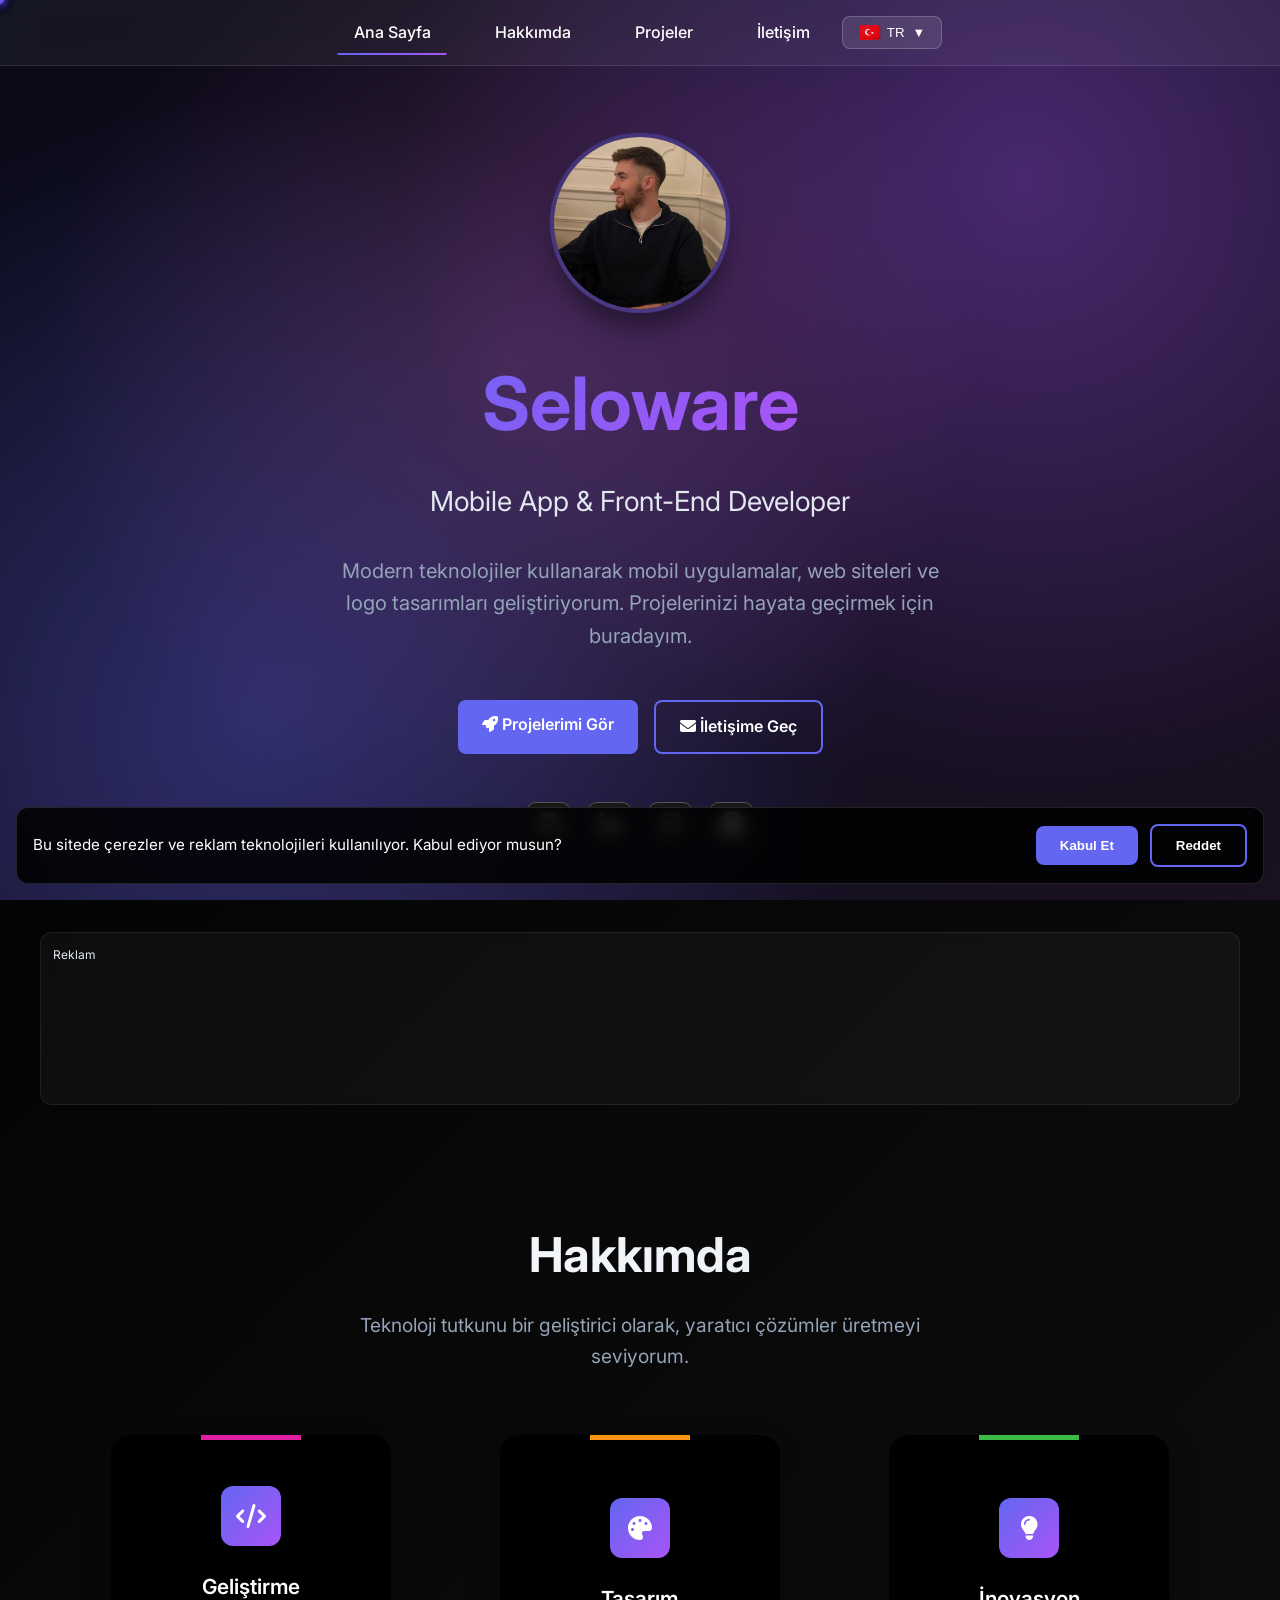
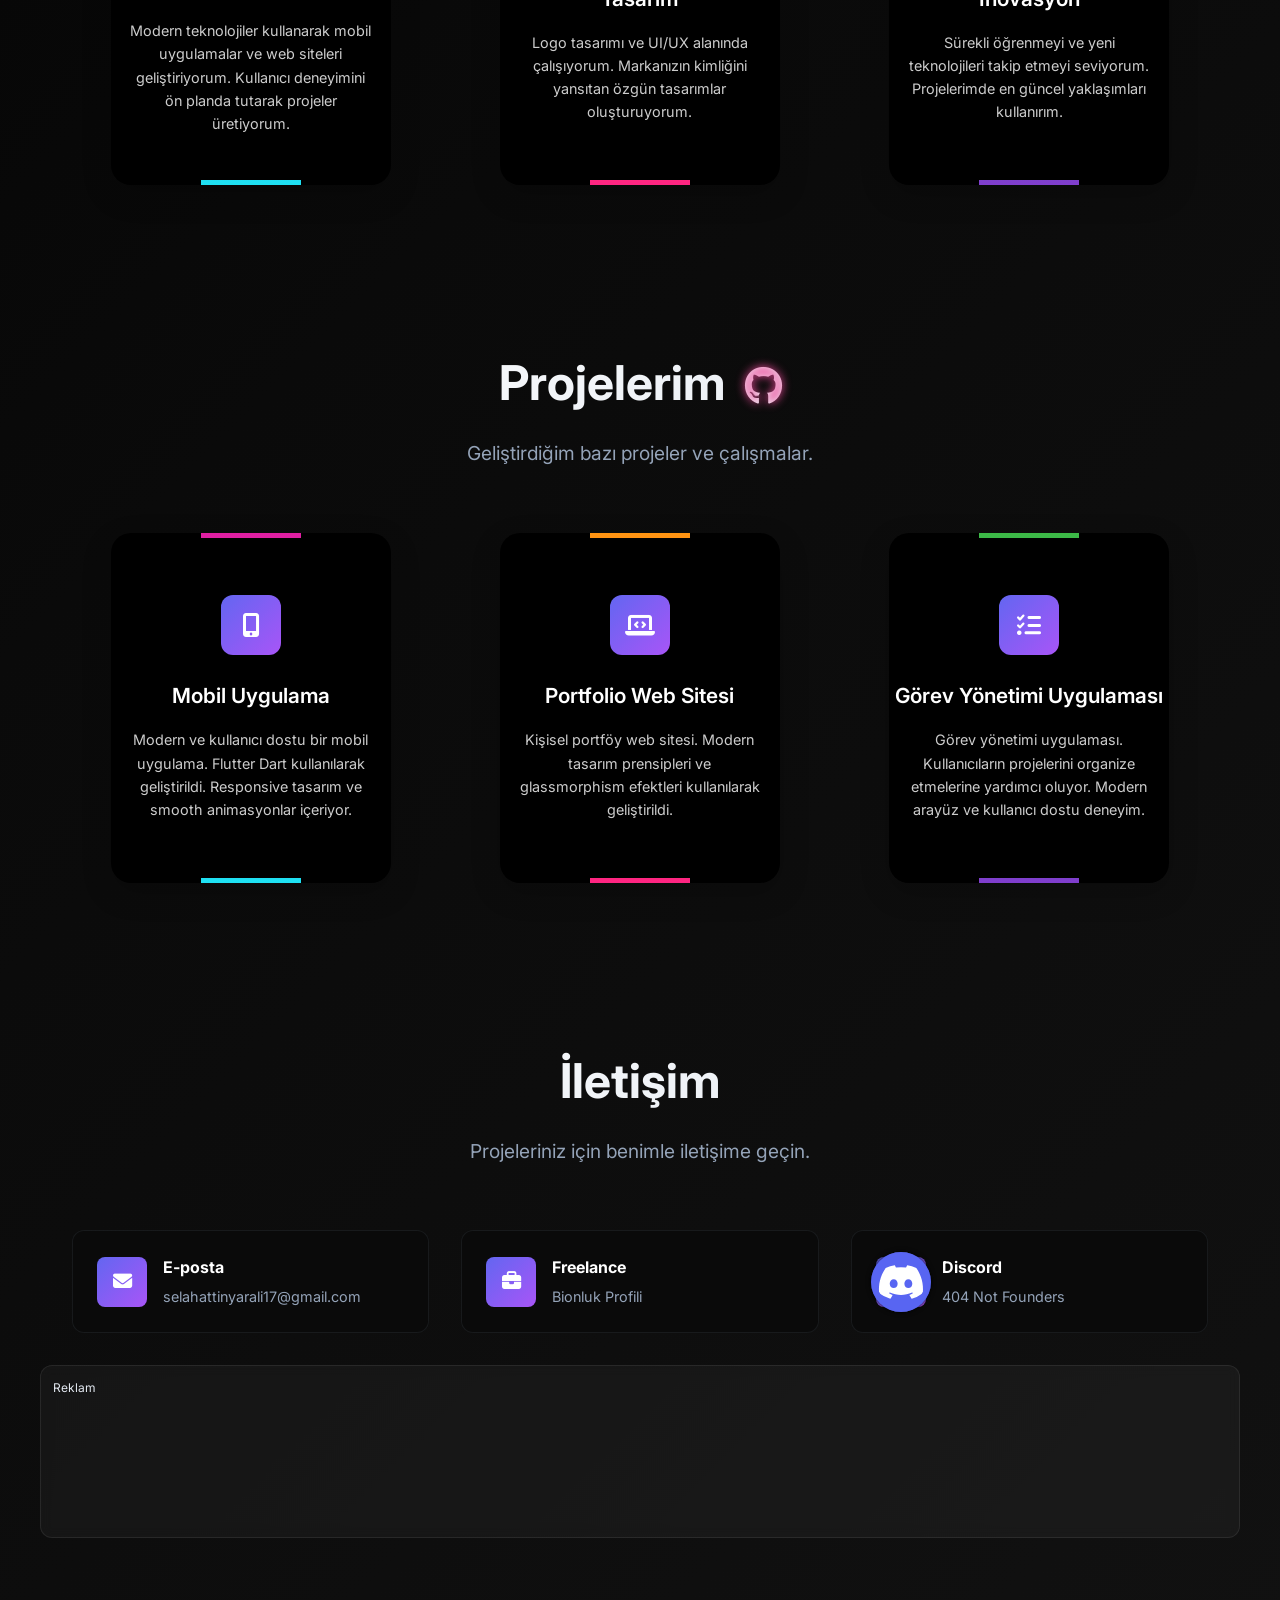
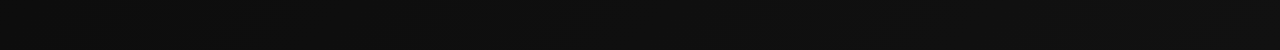
==== index.html @ b5706500 "asd" ====
<!DOCTYPE html>
<html lang="tr">
<head>
    <meta name="google-site-verification" content="Y8L6sFxRokNm_kPBsqSNUksVsN97Te5jrmM3yQq_gV4" />
    <meta charset="UTF-8">
    <meta name="viewport" content="width=device-width, initial-scale=1.0">
    <meta name="theme-color" content="#6366f1">
    <meta name="msapplication-TileColor" content="#6366f1">
    
    <!-- SEO Meta Tags -->
    <title>Seloware - Profesyonel Mobil Uygulama & Web Geliştirici | React, JavaScript Uzmanı</title>
    <meta name="description" content="🚀 Seloware ile projelerinizi hayata geçirin! Mobil uygulama geliştirme, modern web tasarım, React & JavaScript çözümleri. Türkiye'nin en iyi freelance developer'ından hizmet alın. Ücretsiz konsültasyon için iletişime geçin!">
    <meta name="keywords" content="seloware, selahattin yaralı, mobil uygulama geliştirme türkiye, react developer istanbul, javascript uzmanı, front-end developer freelance, web tasarım hizmetleri, ui ux tasarım, logo tasarım, portfolio website, react native developer, vue.js developer, modern web teknolojileri, responsive web tasarım, e-ticaret sitesi, kurumsal web sitesi">
    <meta name="author" content="Selahattin Yaralı - Seloware">
    <meta name="robots" content="index, follow, max-snippet:-1, max-image-preview:large, max-video-preview:-1">
    <meta name="language" content="Turkish">
    <meta name="revisit-after" content="3 days">
    <meta name="geo.region" content="TR">
    <meta name="geo.placename" content="Turkey">
    <meta name="rating" content="general">
    <meta name="distribution" content="global">
    <meta name="classification" content="business">
    <meta name="category" content="Technology, Web Development, Mobile Development">
    <meta name="coverage" content="Worldwide">
    <meta name="target" content="developers, businesses, startups, entrepreneurs">
    <meta name="HandheldFriendly" content="True">
    <meta name="MobileOptimized" content="320">
    
    <!-- Open Graph Meta Tags -->
    <meta property="og:title" content="Seloware - Profesyonel Mobil Uygulama & Web Geliştirici | React, JavaScript Uzmanı">
    <meta property="og:description" content="🚀 Seloware ile projelerinizi hayata geçirin! Mobil uygulama geliştirme, modern web tasarım, React & JavaScript çözümleri. Türkiye'nin en iyi freelance developer'ından hizmet alın.">
    <meta property="og:image" content="https://seloware.com/resimler/poto.jpg">
    <meta property="og:image:width" content="1200">
    <meta property="og:image:height" content="630">
    <meta property="og:image:alt" content="Seloware - Profesyonel Web ve Mobil Uygulama Geliştirici">
    <meta property="og:url" content="https://seloware.com">
    <meta property="og:type" content="website">
    <meta property="og:site_name" content="Seloware Portfolio">
    <meta property="og:locale" content="tr_TR">
    <meta property="og:locale:alternate" content="en_US">
    <meta property="article:author" content="Selahattin Yaralı">
    <meta property="article:publisher" content="https://seloware.com">
    <meta property="business:contact_data:street_address" content="Turkey">
    <meta property="business:contact_data:locality" content="Turkey">
    <meta property="business:contact_data:region" content="TR">
    <meta property="business:contact_data:country_name" content="Turkey">
    
    <!-- Twitter Card Meta Tags -->
    <meta name="twitter:card" content="summary_large_image">
    <meta name="twitter:title" content="Seloware - Profesyonel Mobil Uygulama & Web Geliştirici">
    <meta name="twitter:description" content="🚀 Mobil uygulama geliştirme, modern web tasarım, React & JavaScript çözümleri. Türkiye'nin en iyi freelance developer'ından hizmet alın!">
    <meta name="twitter:image" content="https://seloware.com/resimler/poto.jpg">
    <meta name="twitter:image:alt" content="Seloware - Profesyonel Web ve Mobil Uygulama Geliştirici">
    <meta name="twitter:creator" content="@seloware">
    <meta name="twitter:site" content="@seloware">
    <meta name="twitter:domain" content="seloware.com">
    <meta name="twitter:label1" content="Hizmetler">
    <meta name="twitter:data1" content="Mobil App, Web Tasarım, React Development">
    <meta name="twitter:label2" content="Lokasyon">
    <meta name="twitter:data2" content="Turkey">
    
    <!-- Canonical URL -->
    <link rel="canonical" href="https://seloware.com/">
    
    <!-- Favicon and Icons -->
    <link rel="icon" type="image/png" sizes="32x32" href="resimler/sy.png">
    <link rel="icon" type="image/png" sizes="16x16" href="resimler/sy.png">
    <link rel="apple-touch-icon" href="resimler/sy.png">
    <link rel="shortcut icon" href="resimler/sy.png">
    
    <!-- PWA Manifest -->
    <link rel="manifest" href="manifest.json">
    
    <!-- Preconnect for Performance -->
    <link rel="preconnect" href="https://fonts.googleapis.com">
    <link rel="preconnect" href="https://fonts.gstatic.com" crossorigin>
    <link rel="preconnect" href="https://cdnjs.cloudflare.com">
    
    <!-- DNS Prefetch -->
    <link rel="dns-prefetch" href="//fonts.googleapis.com">
    <link rel="dns-prefetch" href="//cdnjs.cloudflare.com">
    
    <!-- Stylesheets -->
    <link rel="stylesheet" href="https://cdnjs.cloudflare.com/ajax/libs/font-awesome/6.4.0/css/all.min.css">
    <link href="https://fonts.googleapis.com/css2?family=Inter:wght@300;400;500;600;700&display=swap" rel="stylesheet">
    
    <!-- Structured Data -->
    <script type="application/ld+json">
    {
      "@context": "https://schema.org",
      "@type": "Person",
      "name": "Selahattin Yaralı",
      "alternateName": "Seloware",
      "description": "Mobil App & Front-End Developer",
      "url": "https://seloware.com",
      "image": "https://seloware.com/resimler/poto.jpg",
      "sameAs": [
        "https://github.com/seloware",
        "https://www.linkedin.com/in/selahattin-yaralı-a6b719258",
        "https://www.instagram.com/seloyrl",
        "https://bionluk.com/seloware"
      ],
      "jobTitle": "Front-End Developer",
      "worksFor": {
        "@type": "Organization",
        "name": "Freelance"
      },
      "knowsAbout": [
        "JavaScript",
        "React",
        "Mobile App Development",
        "Web Development",
        "UI/UX Design",
        "Logo Design"
      ]
    }
    </script>
    <style>
        :root {
            --primary-color: #6366f1;
            --secondary-color: #a855f7;
            --accent-color: #ec4899;
            --success-color: #10b981;
            --warning-color: #f59e0b;
            --danger-color: #ef4444;
            --text-primary: #ffffff;
            --text-secondary: #e2e8f0;
            --text-muted: #94a3b8;
            --text-accent: #60a5fa;
            --bg-primary: #000000;
            --bg-secondary: #0a0a0a;
            --bg-tertiary: #111111;
            --bg-card: rgba(10, 10, 10, 0.9);
            --bg-glass: rgba(255, 255, 255, 0.05);
            --border-color: rgba(148, 163, 184, 0.1);
            --border-accent: rgba(99, 102, 241, 0.3);
            --shadow-sm: 0 1px 2px 0 rgba(0, 0, 0, 0.1);
            --shadow-md: 0 4px 6px -1px rgba(0, 0, 0, 0.2);
            --shadow-lg: 0 10px 15px -3px rgba(0, 0, 0, 0.3);
            --shadow-xl: 0 20px 25px -5px rgba(0, 0, 0, 0.4);
            --shadow-glow: 0 0 20px rgba(99, 102, 241, 0.3);
            --radius-sm: 0.375rem;
            --radius-md: 0.5rem;
            --radius-lg: 0.75rem;
            --radius-xl: 1rem;
            --radius-2xl: 1.5rem;
            --gradient-primary: linear-gradient(135deg, var(--primary-color), var(--secondary-color));
            --gradient-accent: linear-gradient(135deg, var(--accent-color), var(--warning-color));
            --gradient-success: linear-gradient(135deg, var(--success-color), var(--accent-color));
        }

        * {
            margin: 0;
            padding: 0;
            box-sizing: border-box;
        }

        body {
            font-family: 'Inter', -apple-system, BlinkMacSystemFont, sans-serif;
            background: linear-gradient(135deg, #000000 0%, #0a0a0a 50%, #111111 100%);
            color: var(--text-primary);
            line-height: 1.6;
            overflow-x: hidden;
        }

        /* Glassmorphism Background */
        .glass-bg {
            position: fixed;
            top: 0;
            left: 0;
            width: 100%;
            height: 100%;
            background: radial-gradient(circle at 20% 80%, rgba(99, 102, 241, 0.1) 0%, transparent 50%),
                        radial-gradient(circle at 80% 20%, rgba(139, 92, 246, 0.1) 0%, transparent 50%),
                        radial-gradient(circle at 40% 40%, rgba(6, 182, 212, 0.05) 0%, transparent 50%);
            pointer-events: none;
            z-index: -1;
        }

        /* Navigation */
        .navbar {
            position: fixed;
            top: 0;
            left: 0;
            right: 0;
            z-index: 1000;
            padding: 1rem 2rem;
            background: rgba(255, 255, 255, 0.05);
            backdrop-filter: blur(15px);
            border-bottom: 1px solid rgba(255, 255, 255, 0.1);
            transition: all 0.3s cubic-bezier(0.4, 0, 0.2, 1);
            transform: translateY(0);
        }
        
        .navbar.scrolled {
            background: rgba(0, 0, 0, 0.95);
            backdrop-filter: blur(20px);
            border-bottom: 1px solid rgba(99, 102, 241, 0.3);
            box-shadow: 0 4px 20px rgba(0, 0, 0, 0.1);
            padding: 0.75rem 2rem;
        }
        
        .navbar.hidden {
            transform: translateY(-100%);
        }

        .nav-container {
            max-width: 1200px;
            margin: 0 auto;
            padding: 0 2rem;
            display: flex;
            justify-content: center;
            align-items: center;
        }




        .nav-links {
            display: flex;
            gap: 2rem;
            list-style: none;
        }

        .nav-links a {
            color: var(--text-primary);
            text-decoration: none;
            font-weight: 500;
            transition: all 0.3s ease;
            position: relative;
            padding: 0.5rem 1rem;
            border-radius: 8px;
        }
        
        .nav-links a::before {
            content: '';
            position: absolute;
            bottom: 0;
            left: 50%;
            width: 0;
            height: 2px;
            background: linear-gradient(90deg, var(--primary-color), var(--secondary-color));
            transition: all 0.3s ease;
            transform: translateX(-50%);
        }
        
        .nav-links a:hover {
            color: var(--primary-color);
            background: rgba(99, 102, 241, 0.1);
            transform: translateY(-2px);
        }
        
        .nav-links a:hover::before {
            width: 80%;
        }

        /* Language Selector */
        .language-selector {
            position: relative;
            margin-left: 1rem;
        }

        .language-toggle {
            background: rgba(255, 255, 255, 0.1);
            border: 1px solid rgba(255, 255, 255, 0.2);
            color: var(--text-primary);
            padding: 0.5rem 1rem;
            border-radius: 8px;
            cursor: pointer;
            font-weight: 500;
            transition: all 0.3s ease;
            display: flex;
            align-items: center;
            gap: 0.5rem;
        }

        .language-toggle:hover {
            background: rgba(99, 102, 241, 0.2);
            transform: translateY(-2px);
        }

        .language-dropdown {
            position: absolute;
            top: 100%;
            right: 0;
            background: rgba(0, 0, 0, 0.98);
            backdrop-filter: blur(20px);
            border: 1px solid rgba(255, 255, 255, 0.1);
            border-radius: 8px;
            padding: 0.5rem 0;
            min-width: 120px;
            opacity: 0;
            visibility: hidden;
            transform: translateY(-10px);
            transition: all 0.3s ease;
            z-index: 1001;
        }

        .language-dropdown.active {
            opacity: 1;
            visibility: visible;
            transform: translateY(0);
        }

        .language-option {
            display: flex;
            align-items: center;
            gap: 0.5rem;
            padding: 0.5rem 1rem;
            color: var(--text-primary);
            text-decoration: none;
            transition: all 0.3s ease;
            cursor: pointer;
        }

        .language-option:hover {
            background: rgba(99, 102, 241, 0.2);
            color: var(--primary-color);
        }

        .language-option.active {
            background: rgba(99, 102, 241, 0.3);
            color: var(--primary-color);
        }

        .flag-icon {
            width: 20px;
            height: 15px;
            border-radius: 2px;
            display: inline-block;
        }

        .flag-tr {
            background: linear-gradient(to bottom, #e30a17 50%, #e30a17 50%);
            position: relative;
        }

        .flag-tr::before {
            content: '🇹🇷';
            position: absolute;
            left: 2px;
            top: -2px;
            font-size: 16px;
        }

        .flag-en {
            background: linear-gradient(to bottom, #b22234 7.7%, #fff 7.7%, #fff 15.4%, #b22234 15.4%);
            position: relative;
        }

        .flag-en::before {
            content: '🇺🇸';
            position: absolute;
            left: 2px;
            top: -2px;
            font-size: 16px;
        }

        /* Mobile Menu */
        .mobile-menu-toggle {
            display: none;
            flex-direction: column;
            cursor: pointer;
            padding: 8px;
            border-radius: 8px;
            transition: all 0.3s ease;
            background: rgba(255, 255, 255, 0.1);
            border: 1px solid rgba(255, 255, 255, 0.2);
        }

        .mobile-menu-toggle:hover {
            background: rgba(99, 102, 241, 0.2);
            transform: scale(1.05);
        }

        .hamburger-line {
            width: 25px;
            height: 3px;
            background: var(--text-primary);
            margin: 3px 0;
            transition: all 0.3s ease;
            border-radius: 2px;
        }

        .mobile-menu-toggle.active .hamburger-line:nth-child(1) {
            transform: rotate(45deg) translate(6px, 6px);
        }

        .mobile-menu-toggle.active .hamburger-line:nth-child(2) {
            opacity: 0;
        }

        .mobile-menu-toggle.active .hamburger-line:nth-child(3) {
            transform: rotate(-45deg) translate(6px, -6px);
        }

        .mobile-menu {
            position: fixed;
            top: 0;
            left: -100%;
            width: 100%;
            height: 100vh;
            background: rgba(0, 0, 0, 0.99);
            backdrop-filter: blur(20px);
            z-index: 999;
            transition: all 0.3s cubic-bezier(0.4, 0, 0.2, 1);
            display: flex;
            flex-direction: column;
            justify-content: center;
            align-items: center;
        }

        .mobile-menu.active {
            left: 0;
        }

        .mobile-nav-links {
            display: flex;
            flex-direction: column;
            gap: 2rem;
            list-style: none;
            text-align: center;
        }

        .mobile-nav-links a {
            color: var(--text-primary);
            text-decoration: none;
            font-size: 1.5rem;
            font-weight: 600;
            padding: 1rem 2rem;
            border-radius: 12px;
            transition: all 0.3s ease;
            position: relative;
            overflow: hidden;
        }

        .mobile-nav-links a::before {
            content: '';
            position: absolute;
            top: 0;
            left: -100%;
            width: 100%;
            height: 100%;
            background: linear-gradient(90deg, var(--primary-color), var(--secondary-color));
            transition: all 0.3s ease;
            z-index: -1;
        }

        .mobile-nav-links a:hover::before {
            left: 0;
        }

        .mobile-nav-links a:hover {
            color: white;
            transform: scale(1.05);
        }

        .mobile-menu-close {
            position: absolute;
            top: 2rem;
            right: 2rem;
            background: rgba(255, 255, 255, 0.1);
            border: 2px solid rgba(255, 255, 255, 0.3);
            color: var(--text-primary);
            font-size: 2rem;
            cursor: pointer;
            padding: 0.5rem;
            border-radius: 50%;
            transition: all 0.3s ease;
            width: 50px;
            height: 50px;
            display: flex;
            align-items: center;
            justify-content: center;
            z-index: 1002;
            font-weight: bold;
        }

        .mobile-menu-close:hover {
            background: rgba(255, 255, 255, 0.2);
            border-color: rgba(255, 255, 255, 0.5);
            transform: rotate(90deg) scale(1.1);
        }

        .mobile-menu-close:active {
            transform: rotate(90deg) scale(0.95);
        }

        /* Container */
        .container {
            max-width: 1200px;
            margin: 0 auto;
            padding: 0 2rem;
        }

        /* Hero Section */
        .hero {
            min-height: 100vh;
            display: flex;
            align-items: center;
            justify-content: center;
            text-align: center;
            position: relative;
            padding-top: 80px;
            background: linear-gradient(135deg, 
                rgba(99, 102, 241, 0.1) 0%, 
                rgba(168, 85, 247, 0.1) 25%,
                rgba(236, 72, 153, 0.1) 50%,
                rgba(251, 146, 60, 0.1) 75%,
                rgba(34, 197, 94, 0.1) 100%);
            background-size: 400% 400%;
            animation: gradientShift 15s ease infinite;
            overflow: hidden;
        }
        
        .hero::before {
            content: '';
            position: absolute;
            top: 0;
            left: 0;
            right: 0;
            bottom: 0;
            background: radial-gradient(circle at 20% 80%, rgba(99, 102, 241, 0.3) 0%, transparent 50%),
                        radial-gradient(circle at 80% 20%, rgba(168, 85, 247, 0.3) 0%, transparent 50%),
                        radial-gradient(circle at 40% 40%, rgba(236, 72, 153, 0.2) 0%, transparent 50%);
            animation: floatingOrbs 20s ease-in-out infinite;
            pointer-events: none;
        }
        
        @keyframes gradientShift {
            0%, 100% { background-position: 0% 50%; }
            50% { background-position: 100% 50%; }
        }
        
        @keyframes floatingOrbs {
            0%, 100% { transform: translate(0, 0) rotate(0deg); }
            33% { transform: translate(30px, -30px) rotate(120deg); }
            66% { transform: translate(-20px, 20px) rotate(240deg); }
        }

        .hero-content {
            max-width: 800px;
            animation: fadeInUp 1s ease-out;
            position: relative;
            z-index: 1;
            user-select: none;
        }

        .profile-image {
            width: 180px;
            height: 180px;
            border-radius: 50%;
            margin: 0 auto 2rem;
            position: relative;
            overflow: hidden;
            border: 4px solid rgba(99, 102, 241, 0.3);
            box-shadow: var(--shadow-xl), 0 0 0 1px rgba(99, 102, 241, 0.1);
            transition: all 0.3s ease;
        }

        .profile-image:hover {
            transform: scale(1.05);
            box-shadow: var(--shadow-xl), 0 0 30px rgba(99, 102, 241, 0.3);
        }

        .profile-image img {
            width: 100%;
            height: 100%;
            object-fit: cover;
        }

        .hero-title {
            font-size: clamp(2.875rem, 5.75vw, 4.6rem);
            font-weight: 700;
            margin-bottom: 1rem;
            background: linear-gradient(135deg, 
                #6366f1 0%, 
                #a855f7 25%, 
                #ec4899 50%, 
                #f59e0b 75%, 
                #10b981 100%);
            background-size: 300% 300%;
            -webkit-background-clip: text;
            -webkit-text-fill-color: transparent;
            background-clip: text;
            animation: textGradient 4s ease-in-out infinite;
            position: relative;
            z-index: 1;
            user-select: none;
        }
        
        @keyframes textGradient {
            0%, 100% { background-position: 0% 50%; }
            50% { background-position: 100% 50%; }
        }

        .hero-subtitle {
            font-size: clamp(1.38rem, 2.875vw, 1.725rem);
            color: var(--text-secondary);
            margin-bottom: 2rem;
            font-weight: 400;
            user-select: none;
        }

        .hero-description {
            font-size: 1.265rem;
            color: var(--text-muted);
            margin-bottom: 3rem;
            max-width: 600px;
            margin-left: auto;
            margin-right: auto;
            user-select: none;
        }

        /* Buttons */
        .btn-group {
            display: flex;
            gap: 1rem;
            justify-content: center;
            flex-wrap: wrap;
            margin-bottom: 3rem;
        }

        .btn {
            display: inline-block;
            padding: 0.75rem 1.5rem;
            border-radius: 0.5rem;
            text-decoration: none;
            font-weight: 600;
            text-align: center;
            transition: all 0.3s ease;
            border: none;
            cursor: pointer;
        }
        
        .btn-primary {
            background: var(--primary-color);
            color: white;
        }
        
        .btn-primary:hover {
            background: var(--secondary-color);
            transform: translateY(-2px);
        }
        
        .btn-secondary {
            background: transparent;
            color: var(--text-primary);
            border: 2px solid var(--primary-color);
        }
        
        .btn-secondary:hover {
            background: var(--primary-color);
            color: white;
        }

        /* Social Links */
        .social-links {
            display: flex;
            justify-content: center;
            gap: 1rem;
        }

        .Btn {
            width: 45px;
            height: 45px;
            display: flex;
            align-items: center;
            justify-content: center;
            border: none;
            background-color: transparent;
            position: relative;
            /* overflow: hidden; */
            border-radius: 7px;
            cursor: pointer;
            transition: all .3s;
            text-decoration: none;
        }

        .svgContainer {
            width: 100%;
            height: 100%;
            display: flex;
            align-items: center;
            justify-content: center;
            background-color: transparent;
            backdrop-filter: blur(0px);
            letter-spacing: 0.8px;
            border-radius: 10px;
            transition: all .3s;
            border: 1px solid rgba(156, 156, 156, 0.466);
        }

        .BG {
            position: absolute;
            content: "";
            width: 100%;
            height: 100%;
            background: #181818;
            z-index: -1;
            border-radius: 10px;
            pointer-events: none;
            transition: all .3s;
        }

        .Btn:hover .BG {
            transform: rotate(35deg);
            transform-origin: bottom;
        }

        .Btn:hover .svgContainer {
            background-color: rgba(156, 156, 156, 0.466);
            backdrop-filter: blur(4px);
        }

        /* GitHub hover - siyah/gri */
        .Btn[href*="github"]:hover .BG {
            background: linear-gradient(135deg, #333, #000);
        }

        .Btn[href*="github"]:hover .svgContainer {
            background-color: rgba(51, 51, 51, 0.466);
            border-color: rgba(255, 255, 255, 0.3);
        }

        /* LinkedIn hover - mavi */
        .Btn[href*="linkedin"]:hover .BG {
            background: linear-gradient(135deg, #0077b5, #004182);
        }

        .Btn[href*="linkedin"]:hover .svgContainer {
            background-color: rgba(0, 119, 181, 0.466);
            border-color: rgba(0, 119, 181, 0.6);
        }

        /* Instagram hover - pembe/mor gradyan */
        .Btn[href*="instagram"]:hover .BG {
            background: linear-gradient(135deg, #e4405f, #833ab4, #fccc63);
        }

        .Btn[href*="instagram"]:hover .svgContainer {
            background-color: rgba(228, 64, 95, 0.466);
            border-color: rgba(228, 64, 95, 0.6);
        }

        /* Bionluk hover - kırmızı */
        .Btn[href*="bionluk"]:hover .BG {
            background: linear-gradient(135deg, #dc3545, #c82333);
        }

        .Btn[href*="bionluk"]:hover .svgContainer {
            background-color: rgba(220, 53, 69, 0.466);
            border-color: rgba(220, 53, 69, 0.6);
        }

        .Btn svg {
            width: 1.6em;
            height: 1.6em;
        }

        /* Sections */
        .section {
            padding: 5rem 0;
            position: relative;
        }

        .section-header {
            text-align: center;
            margin-bottom: 4rem;
        }

        .section-title {
            font-size: clamp(2rem, 4vw, 3rem);
            font-weight: 700;
            margin-bottom: 1rem;
            background: linear-gradient(135deg, var(--text-primary), var(--text-secondary));
            -webkit-background-clip: text;
            -webkit-text-fill-color: transparent;
            background-clip: text;
        }

        .section-subtitle {
            font-size: 1.2rem;
            color: var(--text-muted);
            max-width: 600px;
            margin: 0 auto;
        }

        /* GitHub Icon Blinking Colorful Effect */
        .github-blink {
            display: inline-block;
            color: var(--accent-color);
            text-decoration: none;
            margin-left: 10px;
            font-size: 0.8em;
            transition: all 0.3s ease;
            animation: colorfulBlink 2s infinite;
            text-shadow: 0 0 10px currentColor;
        }

        .github-blink:hover {
            animation: fastColorfulBlink 0.5s infinite;
            transform: scale(1.1);
        }

        @keyframes colorfulBlink {
            0% { 
                color: #ec4899; 
                text-shadow: 0 0 10px #ec4899, 0 0 20px #ec4899;
            }
            16.66% { 
                color: #a855f7; 
                text-shadow: 0 0 10px #a855f7, 0 0 20px #a855f7;
            }
            33.33% { 
                color: #6366f1; 
                text-shadow: 0 0 10px #6366f1, 0 0 20px #6366f1;
            }
            50% { 
                color: #06b6d4; 
                text-shadow: 0 0 10px #06b6d4, 0 0 20px #06b6d4;
            }
            66.66% { 
                color: #10b981; 
                text-shadow: 0 0 10px #10b981, 0 0 20px #10b981;
            }
            83.33% { 
                color: #f59e0b; 
                text-shadow: 0 0 10px #f59e0b, 0 0 20px #f59e0b;
            }
            100% { 
                color: #ec4899; 
                text-shadow: 0 0 10px #ec4899, 0 0 20px #ec4899;
            }
        }

        @keyframes fastColorfulBlink {
            0% { 
                color: #ec4899; 
                text-shadow: 0 0 15px #ec4899, 0 0 30px #ec4899;
                transform: scale(1.1);
            }
            25% { 
                color: #a855f7; 
                text-shadow: 0 0 15px #a855f7, 0 0 30px #a855f7;
                transform: scale(1.15);
            }
            50% { 
                color: #6366f1; 
                text-shadow: 0 0 15px #6366f1, 0 0 30px #6366f1;
                transform: scale(1.1);
            }
            75% { 
                color: #06b6d4; 
                text-shadow: 0 0 15px #06b6d4, 0 0 30px #06b6d4;
                transform: scale(1.15);
            }
            100% { 
                color: #ec4899; 
                text-shadow: 0 0 15px #ec4899, 0 0 30px #ec4899;
                transform: scale(1.1);
            }
        }

        /* Cards */
        .card-grid {
            display: grid;
            grid-template-columns: repeat(auto-fit, minmax(300px, 1fr));
            gap: 2rem;
            justify-items: center;
        }

        .card {
            width: 280px;
            height: 350px;
            background: #000000;
            position: relative;
            display: flex;
            flex-direction: column;
            place-content: center;
            place-items: center;
            overflow: hidden;
            border-radius: 20px;
            transition: all 0.4s cubic-bezier(0.175, 0.885, 0.32, 1.275);
            box-shadow: 0 10px 30px rgba(0, 0, 0, 0.2);
            cursor: pointer;
            transform-style: preserve-3d;
            perspective: 1000px;
        }
        
        .card:hover::after {
            box-shadow: inset 0 0 20px rgba(255, 255, 255, 0.1);
        }

        .card::before {
            content: '';
            position: absolute;
            width: 100px;
            background-image: linear-gradient(180deg, rgb(0, 183, 255), rgb(255, 48, 255));
            height: 130%;
            animation: rotBGimg 6s linear infinite;
            transition: all 0.2s linear;
        }

        .card:nth-child(1)::before {
            background-image: linear-gradient(180deg, rgb(255, 0, 150), rgb(0, 255, 255));
            animation: rotBGimg1 5s linear infinite;
        }

        .card:nth-child(2)::before {
            background-image: linear-gradient(180deg, rgb(255, 165, 0), rgb(255, 20, 147));
            animation: rotBGimg2 7s linear infinite reverse;
        }

        .card:nth-child(3)::before {
            background-image: linear-gradient(180deg, rgb(50, 205, 50), rgb(138, 43, 226));
            animation: rotBGimg3 4s linear infinite;
        }

        .card:nth-child(4)::before {
            background-image: linear-gradient(180deg, rgb(255, 69, 0), rgb(0, 191, 255));
            animation: rotBGimg4 8s linear infinite reverse;
        }

        .card:nth-child(5)::before {
            background-image: linear-gradient(180deg, rgb(255, 215, 0), rgb(220, 20, 60));
            animation: rotBGimg5 6s linear infinite;
        }

        .card:nth-child(6)::before {
            background-image: linear-gradient(180deg, rgb(0, 255, 127), rgb(75, 0, 130));
            animation: rotBGimg6 5.5s linear infinite reverse;
        }

        @keyframes rotBGimg {
            from {
                transform: rotate(0deg);
            }
            to {
                transform: rotate(360deg);
            }
        }

        @keyframes rotBGimg1 {
            from {
                transform: rotate(0deg) scale(1);
            }
            50% {
                transform: rotate(180deg) scale(1.1);
            }
            to {
                transform: rotate(360deg) scale(1);
            }
        }

        @keyframes rotBGimg2 {
            from {
                transform: rotate(0deg) translateX(0);
            }
            25% {
                transform: rotate(90deg) translateX(10px);
            }
            50% {
                transform: rotate(180deg) translateX(0);
            }
            75% {
                transform: rotate(270deg) translateX(-10px);
            }
            to {
                transform: rotate(360deg) translateX(0);
            }
        }

        @keyframes rotBGimg3 {
            from {
                transform: rotate(0deg) skew(0deg);
            }
            33% {
                transform: rotate(120deg) skew(5deg);
            }
            66% {
                transform: rotate(240deg) skew(-5deg);
            }
            to {
                transform: rotate(360deg) skew(0deg);
            }
        }

        @keyframes rotBGimg4 {
            from {
                transform: rotate(0deg) scale(1) translateY(0);
            }
            25% {
                transform: rotate(90deg) scale(0.9) translateY(-5px);
            }
            50% {
                transform: rotate(180deg) scale(1.05) translateY(0);
            }
            75% {
                transform: rotate(270deg) scale(0.95) translateY(5px);
            }
            to {
                transform: rotate(360deg) scale(1) translateY(0);
            }
        }

        @keyframes rotBGimg5 {
            from {
                transform: rotate(0deg) rotateX(0deg);
            }
            50% {
                transform: rotate(180deg) rotateX(180deg);
            }
            to {
                transform: rotate(360deg) rotateX(360deg);
            }
        }

        @keyframes rotBGimg6 {
            from {
                transform: rotate(0deg) scale(1) rotateY(0deg);
            }
            33% {
                transform: rotate(120deg) scale(1.1) rotateY(120deg);
            }
            66% {
                transform: rotate(240deg) scale(0.9) rotateY(240deg);
            }
            to {
                transform: rotate(360deg) scale(1) rotateY(360deg);
            }
        }

        .card::after {
            content: '';
            position: absolute;
            background: #000000;
            inset: 5px;
            border-radius: 15px;
        }

        .card:hover {
            transform: translateY(-10px) scale(1.05) rotateY(5deg);
            box-shadow: 0 25px 50px rgba(0, 0, 0, 0.3), 
                        0 0 0 1px rgba(255, 255, 255, 0.1),
                        0 0 30px rgba(99, 102, 241, 0.4);
            filter: brightness(1.1);
        }

        .card:hover::before {
            background-image: linear-gradient(180deg, rgb(81, 255, 0), purple);
            animation: rotBGimg 4s linear infinite;
        }

        .card:nth-child(1):hover::before {
            background-image: linear-gradient(180deg, rgb(255, 255, 0), rgb(255, 0, 255));
            animation: rotBGimg1 3s linear infinite;
        }

        .card:nth-child(2):hover::before {
            background-image: linear-gradient(180deg, rgb(0, 255, 0), rgb(255, 100, 0));
            animation: rotBGimg2 4s linear infinite;
        }

        .card:nth-child(3):hover::before {
            background-image: linear-gradient(180deg, rgb(255, 0, 0), rgb(0, 0, 255));
            animation: rotBGimg3 2.5s linear infinite;
        }

        .card:nth-child(4):hover::before {
            background-image: linear-gradient(180deg, rgb(255, 192, 203), rgb(64, 224, 208));
            animation: rotBGimg4 5s linear infinite;
        }

        .card:nth-child(5):hover::before {
            background-image: linear-gradient(180deg, rgb(255, 140, 0), rgb(255, 20, 147));
            animation: rotBGimg5 3.5s linear infinite;
        }

        .card:nth-child(6):hover::before {
            background-image: linear-gradient(180deg, rgb(173, 216, 230), rgb(255, 105, 180));
            animation: rotBGimg6 4.5s linear infinite;
        }

        .card-icon {
            width: 60px;
            height: 60px;
            border-radius: var(--radius-lg);
            background: linear-gradient(135deg, var(--primary-color), var(--secondary-color));
            display: flex;
            align-items: center;
            justify-content: center;
            margin-bottom: 1.5rem;
            font-size: 1.5rem;
            color: white;
            z-index: 2;
            position: relative;
        }

        .card-title {
            font-size: 1.3rem;
            font-weight: 600;
            margin-bottom: 1rem;
            color: white;
            z-index: 2;
            position: relative;
            text-align: center;
        }

        .card-description {
            color: rgba(255, 255, 255, 0.8);
            line-height: 1.6;
            z-index: 2;
            position: relative;
            text-align: center;
            padding: 0 1rem;
            font-size: 0.9rem;
        }
            
        

        /* Scroll Animations */
        .fade-in {
            opacity: 0;
            transform: translateY(30px);
            transition: all 0.6s cubic-bezier(0.4, 0, 0.2, 1);
        }
        
        .fade-in.visible {
            opacity: 1;
            transform: translateY(0);
        }
        
        .slide-in-left {
            opacity: 0;
            transform: translateX(-50px);
            transition: all 0.8s cubic-bezier(0.4, 0, 0.2, 1);
        }
        
        .slide-in-left.visible {
            opacity: 1;
            transform: translateX(0);
        }
        
        .slide-in-right {
            opacity: 0;
            transform: translateX(50px);
            transition: all 0.8s cubic-bezier(0.4, 0, 0.2, 1);
        }
        
        .slide-in-right.visible {
            opacity: 1;
            transform: translateX(0);
        }
        
        .scale-in {
            opacity: 0;
            transform: scale(0.8);
            transition: all 0.6s cubic-bezier(0.4, 0, 0.2, 1);
        }
        
        .scale-in.visible {
            opacity: 1;
            transform: scale(1);
        }
        
        .stagger-animation {
            transition-delay: calc(var(--stagger-delay, 0) * 0.1s);
        }

        /* Skills */
        .skills-grid {
            display: grid;
            grid-template-columns: repeat(auto-fit, minmax(120px, 1fr));
            gap: 1rem;
        }

        .skill-item {
            background: var(--bg-card);
            backdrop-filter: blur(10px);
            border: 1px solid var(--border-color);
            border-radius: var(--radius-lg);
            padding: 1.5rem 1rem;
            text-align: center;
            transition: all 0.3s ease;
        }

        .skill-item:hover {
            transform: translateY(-3px);
            background: rgba(99, 102, 241, 0.1);
            border-color: rgba(99, 102, 241, 0.3);
        }

        .skill-icon {
            font-size: 2rem;
            margin-bottom: 1rem;
            color: var(--primary-color);
        }

        .skill-name {
            font-weight: 600;
            color: var(--text-primary);
        }

        /* Contact */
        .contact-grid {
            display: grid;
            grid-template-columns: repeat(auto-fit, minmax(250px, 1fr));
            gap: 2rem;
        }

        .contact-item {
            display: flex;
            align-items: center;
            gap: 1rem;
            padding: 1.5rem;
            background: var(--bg-card);
            backdrop-filter: blur(10px);
            border: 1px solid var(--border-color);
            border-radius: var(--radius-lg);
            transition: all 0.3s ease;
        }

        .contact-item:hover {
            transform: translateY(-3px);
            background: rgba(99, 102, 241, 0.1);
            border-color: rgba(99, 102, 241, 0.3);
        }

        .contact-icon {
            width: 50px;
            height: 50px;
            border-radius: var(--radius-md);
            background: linear-gradient(135deg, var(--primary-color), var(--secondary-color));
            display: flex;
            align-items: center;
            justify-content: center;
            color: white;
            font-size: 1.2rem;
        }

        .contact-info h4 {
            color: var(--text-primary);
            margin-bottom: 0.25rem;
        }

        .contact-info p {
            color: var(--text-muted);
            font-size: 0.9rem;
        }

        .contact-info a {
            color: var(--text-muted);
            text-decoration: none;
            transition: color 0.3s ease;
        }

        .contact-info a:hover {
            color: var(--primary-color);
        }



        /* Animations */
        @keyframes fadeInUp {
            from {
                opacity: 0;
                transform: translateY(30px);
            }
            to {
                opacity: 1;
                transform: translateY(0);
            }
        }

        .fade-in {
            opacity: 0;
            transform: translateY(30px);
            transition: all 0.6s ease;
        }

        .fade-in.visible {
            opacity: 1;
            transform: translateY(0);
        }

        /* Responsive */
        @media (max-width: 768px) {
            .nav-links {
                display: none;
            }

            .mobile-menu-toggle {
                display: flex;
            }

            .container {
                padding: 0 1rem;
            }

            .hero {
                padding-top: 100px;
            }

            .btn-group {
                flex-direction: column;
                align-items: center;
            }

            .btn {
                width: 100%;
                max-width: 300px;
                justify-content: center;
            }

            .section {
                padding: 3rem 0;
            }

            .card-grid {
                grid-template-columns: 1fr;
            }

            .skills-grid {
                grid-template-columns: repeat(auto-fit, minmax(100px, 1fr));
            }
        }

        /* Discord Button Styles */
        .tooltip {
            --color-background: 88, 101, 242;
            --color-text: #fff;
            --size-diameter: 3.75rem;
            --size-shadow: 5px;
            --size: var(--size-diameter);
            align-items: center;
            border: none;
            border-radius: var(--size);
            cursor: pointer;
            display: flex;
            fill: var(--color-text);
            height: var(--size);
            justify-content: center;
            position: relative;
            width: var(--size);
            transition: all 0.4s cubic-bezier(0.25, 0.46, 0.45, 0.94);
        }

        .tooltip::before {
            border-radius: inherit;
            height: var(--size);
            position: absolute;
            width: var(--size);
            transition: all 0.4s cubic-bezier(0.25, 0.46, 0.45, 0.94);
            background: rgba(var(--color-background), 1);
            box-shadow: 0 0 var(--size-shadow) #000;
            content: "";
            z-index: 1;
        }

        .tooltip:active::before {
            border: 1px solid #000;
            box-shadow: none;
        }

        .tooltip__content {
            --size: calc(0.8 * var(--size-diameter));
            border-radius: var(--size);
            height: var(--size);
            position: relative;
            width: var(--size);
            z-index: 3;
        }

        .tooltip__label {
            --size: calc(1 * var(--size-diameter));
            background: radial-gradient(
                circle at center,
                transparent 45%,
                rgb(var(--color-background)) 46%
            );
            border-radius: var(--size);
            font-size: calc(0.2 * var(--size-diameter));
            height: var(--size);
            left: calc(50% - var(--size) / 2);
            pointer-events: none;
            position: absolute;
            top: calc(50% - var(--size) / 2);
            transition: all 0.5s cubic-bezier(0.25, 0.46, 0.45, 0.94);
            width: var(--size);
        }

        .tooltip__label #circlePath {
            display: none;
        }

        .tooltip__label text {
            dominant-baseline: middle;
            font-weight: 600;
            text-anchor: middle;
        }

        .tooltip:hover .tooltip__label {
            --size: calc(var(--size-diameter) + 6em);
            box-shadow: 0 0 var(--size-shadow) #000;
        }

        /* Mouse Trail Effect */
        .trail-particle {
            position: fixed;
            width: 8px;
            height: 8px;
            background: radial-gradient(circle, rgba(99, 102, 241, 0.8) 0%, rgba(139, 92, 246, 0.6) 50%, transparent 100%);
            border-radius: 50%;
            pointer-events: none;
            z-index: 9999;
            box-shadow: 0 0 10px rgba(99, 102, 241, 0.5), 0 0 20px rgba(139, 92, 246, 0.3);
            animation: trailPulse 1s ease-in-out infinite alternate;
        }




        @keyframes trailPulse {
            0% {
                box-shadow: 0 0 5px rgba(99, 102, 241, 0.3), 0 0 10px rgba(139, 92, 246, 0.2);
            }
            100% {
                box-shadow: 0 0 15px rgba(99, 102, 241, 0.7), 0 0 25px rgba(139, 92, 246, 0.5);
            }
        }

        /* Rain Animation */
        #rain-container {
            position: fixed;
            top: 0;
            left: 0;
            width: 100%;
            height: 100%;
            pointer-events: none;
            overflow: hidden;
            z-index: -1;
        }

        .rain-letter {
            position: absolute;
            font-size: 16px;
            color: rgba(99, 102, 241, 0.3);
            opacity: 0.6;
            transform: translateY(-100%);
            animation: rain 12s linear infinite;
            font-family: 'Inter', sans-serif;
        }

        @keyframes rain {
            0% {
                transform: translateY(-100%);
                opacity: 0;
            }
            10% {
                opacity: 0.6;
            }
            90% {
                opacity: 0.6;
            }
            100% {
                transform: translateY(100vh);
                opacity: 0;
            }
        }




        /* Scroll Animations */
        .scroll-animate {
            opacity: 0;
            transform: translateY(50px);
            transition: all 0.8s cubic-bezier(0.25, 0.46, 0.45, 0.94);
        }

        .scroll-animate.animate-in {
            opacity: 1;
            transform: translateY(0);
        }

        .scroll-animate.slide-in-left {
            opacity: 0;
            transform: translateX(-50px);
        }

        .scroll-animate.slide-in-left.animate-in {
            opacity: 1;
            transform: translateX(0);
        }

        .scroll-animate.slide-in-right {
            opacity: 0;
            transform: translateX(50px);
        }

        .scroll-animate.slide-in-right.animate-in {
            opacity: 1;
            transform: translateX(0);
        }

        .scroll-animate.scale-in {
            opacity: 0;
            transform: scale(0.8);
        }

        .scroll-animate.scale-in.animate-in {
            opacity: 1;
            transform: scale(1);
        }

        .scroll-animate.rotate-in {
            opacity: 0;
            transform: rotate(-10deg) scale(0.9);
        }

        .scroll-animate.rotate-in.animate-in {
            opacity: 1;
            transform: rotate(0deg) scale(1);
        }

        /* Staggered Animation Delays */
        .scroll-animate:nth-child(1) { transition-delay: 0.1s; }
        .scroll-animate:nth-child(2) { transition-delay: 0.2s; }
        .scroll-animate:nth-child(3) { transition-delay: 0.3s; }
        .scroll-animate:nth-child(4) { transition-delay: 0.4s; }
        .scroll-animate:nth-child(5) { transition-delay: 0.5s; }
        .scroll-animate:nth-child(6) { transition-delay: 0.6s; }
        
        /* Section Transition Animations */
        .section {
            position: relative;
            overflow: hidden;
        }
        
        .section::before {
            content: '';
            position: absolute;
            top: 0;
            left: -100%;
            width: 100%;
            height: 100%;
            background: linear-gradient(90deg, transparent, rgba(255, 255, 255, 0.1), transparent);
            transition: left 0.8s ease-in-out;
            z-index: 1;
            pointer-events: none;
        }
        
        .section.section-entering::before {
            left: 100%;
        }
        
        /* Enhanced section animations */
        .section-content {
            transition: all 0.8s cubic-bezier(0.25, 0.46, 0.45, 0.94);
        }
        
        .section.section-entering .section-content {
            transform: translateY(0) scale(1);
            opacity: 1;
        }
        
        /* Navigation link active state animation */
        .nav-links a {
            position: relative;
            transition: all 0.3s cubic-bezier(0.25, 0.46, 0.45, 0.94);
        }
        
        .nav-links a::after {
            content: '';
            position: absolute;
            bottom: -5px;
            left: 50%;
            width: 0;
            height: 2px;
            background: linear-gradient(45deg, var(--primary-color), var(--secondary-color));
            transition: all 0.3s ease;
            transform: translateX(-50%);
        }
        
        .nav-links a:hover::after,
        .nav-links a.active::after {
            width: 100%;
        }
        
        .nav-links a.navigating {
            transform: scale(1.05);
            color: var(--primary-color);
        }
        
        /* Section fade transition */
        .section-fade-transition {
            position: fixed;
            top: 0;
            left: 0;
            width: 100%;
            height: 100%;
            background: linear-gradient(135deg, var(--primary-color), var(--secondary-color));
            opacity: 0;
            visibility: hidden;
            transition: all 0.5s ease;
            z-index: 9999;
            display: flex;
            align-items: center;
            justify-content: center;
        }
        
        .section-fade-transition.active {
            opacity: 0.9;
            visibility: visible;
        }
        
        .section-fade-transition .loading-text {
            color: white;
            font-size: 1.5rem;
            font-weight: 600;
            animation: pulse 1s infinite;
        }
        
        @keyframes pulse {
            0%, 100% { opacity: 1; }
            50% { opacity: 0.7; }
        }

        /* Gallery Modal Styles */
        .gallery-modal {
            display: none;
            position: fixed;
            z-index: 1000;
            left: 0;
            top: 0;
            width: 100%;
            height: 100%;
            background-color: rgba(0, 0, 0, 0.9);
            backdrop-filter: blur(10px);
        }

        .gallery-content {
            position: relative;
            margin: 5% auto;
            padding: 20px;
            width: 90%;
            max-width: 1200px;
            background: var(--bg-card);
            border-radius: var(--radius-xl);
            border: 1px solid var(--border-color);
            box-shadow: var(--shadow-xl);
        }

        .gallery-header {
            display: flex;
            justify-content: space-between;
            align-items: center;
            margin-bottom: 30px;
            padding-bottom: 15px;
            border-bottom: 1px solid var(--border-color);
        }

        .gallery-header h2 {
            color: var(--text-primary);
            font-size: 1.8rem;
            font-weight: 600;
        }

        .gallery-close {
            color: var(--text-secondary);
            font-size: 28px;
            font-weight: bold;
            cursor: pointer;
            transition: color 0.3s ease;
        }

        .gallery-close:hover {
            color: var(--accent-color);
        }

        .gallery-grid {
            display: grid;
            grid-template-columns: repeat(auto-fit, minmax(250px, 1fr));
            gap: 20px;
        }

        .gallery-item {
            position: relative;
            border-radius: var(--radius-lg);
            overflow: hidden;
            cursor: pointer;
            transition: transform 0.3s ease, box-shadow 0.3s ease;
            background: var(--bg-glass);
            border: 1px solid var(--border-color);
        }

        .gallery-item:hover {
            transform: translateY(-5px);
            box-shadow: var(--shadow-glow);
        }

        .gallery-item img {
            width: 100%;
            height: 200px;
            object-fit: cover;
            transition: transform 0.3s ease;
        }

        .gallery-item:hover img {
            transform: scale(1.05);
        }

        /* Image Viewer Modal */
        .image-viewer {
            display: none;
            position: fixed;
            z-index: 1001;
            left: 0;
            top: 0;
            width: 100%;
            height: 100%;
            background-color: rgba(0, 0, 0, 0.95);
            backdrop-filter: blur(15px);
        }

        .image-close {
            position: absolute;
            top: 20px;
            right: 35px;
            color: var(--text-primary);
            font-size: 40px;
            font-weight: bold;
            cursor: pointer;
            z-index: 1002;
            transition: color 0.3s ease;
        }

        .image-close:hover {
            color: var(--accent-color);
        }

        #viewer-image {
            position: absolute;
            top: 50%;
            left: 50%;
            transform: translate(-50%, -50%);
            max-width: 90%;
            max-height: 90%;
            object-fit: contain;
            border-radius: var(--radius-lg);
            box-shadow: var(--shadow-xl);
        }

        .image-nav {
            position: absolute;
            top: 50%;
            transform: translateY(-50%);
            width: 100%;
            display: flex;
            justify-content: space-between;
            padding: 0 20px;
            pointer-events: none;
        }

        .image-nav button {
            background: var(--bg-card);
            border: 1px solid var(--border-color);
            color: var(--text-primary);
            font-size: 24px;
            padding: 15px 20px;
            border-radius: var(--radius-lg);
            cursor: pointer;
            transition: all 0.3s ease;
            pointer-events: all;
        }

        .image-nav button:hover {
            background: var(--primary-color);
            transform: scale(1.1);
        }

        /* Responsive Design */
        @media (max-width: 768px) {
            .gallery-content {
                margin: 2% auto;
                width: 95%;
                padding: 15px;
            }

            .gallery-grid {
                grid-template-columns: repeat(auto-fit, minmax(200px, 1fr));
                gap: 15px;
            }

            .gallery-item img {
                height: 150px;
            }

            .gallery-header h2 {
                font-size: 1.5rem;
            }

            .image-nav {
                padding: 0 10px;
            }

            .image-nav button {
                font-size: 20px;
                padding: 12px 16px;
            }
        }

    </style>
    <script>
        window.ADSENSE_CLIENT = 'ca-pub-4662547577601994';
    </script>
    <script async src="https://pagead2.googlesyndication.com/pagead/js/adsbygoogle.js?client=ca-pub-4662547577601994" 
        crossorigin="anonymous"></script>
</head>
<body>
    <meta name="google-site-verification" content="Y8L6sFxRokNm_kPBsqSNUksVsN97Te5jrmM3yQq_gV4" />

    <div class="glass-bg"></div>
    <div id="rain-container"></div>
    
    <!-- Section Transition Overlay -->
    <div class="section-fade-transition" id="section-transition">
        <div class="loading-text">Yükleniyor...</div>
    </div>

    <!-- Navigation -->
    <nav class="navbar">
        <div class="nav-container">
            <ul class="nav-links">
                <li><a href="#home" data-tr="Ana Sayfa" data-en="Home">Ana Sayfa</a></li>
                <li><a href="#about" data-tr="Hakkımda" data-en="About">Hakkımda</a></li>
                <li><a href="#projects" data-tr="Projeler" data-en="Projects">Projeler</a></li>
                <li><a href="#contact" data-tr="İletişim" data-en="Contact">İletişim</a></li>
            </ul>
            <div class="language-selector">
                <button class="language-toggle" id="language-toggle">
                    <span class="flag-icon flag-tr"></span>
                    <span id="current-lang">TR</span>
                    <span style="font-size: 0.8rem;">▼</span>
                </button>
                <div class="language-dropdown" id="language-dropdown">
                    <div class="language-option active" data-lang="tr">
                        <span class="flag-icon flag-tr"></span>
                        <span>Türkçe</span>
                    </div>
                    <div class="language-option" data-lang="en">
                        <span class="flag-icon flag-en"></span>
                        <span>English</span>
                    </div>
                </div>
            </div>
            <div class="mobile-menu-toggle" id="mobile-menu-toggle">
                <div class="hamburger-line"></div>
                <div class="hamburger-line"></div>
                <div class="hamburger-line"></div>
            </div>
        </div>
    </nav>

    <!-- Mobile Menu -->
    <div class="mobile-menu" id="mobile-menu">
        <ul class="mobile-nav-links">
                <li><a href="#home" data-tr="Ana Sayfa" data-en="Home">Ana Sayfa</a></li>
                <li><a href="#about" data-tr="Hakkımda" data-en="About">Hakkımda</a></li>
                <li><a href="#projects" data-tr="Projeler" data-en="Projects">Projeler</a></li>
                <li><a href="#contact" data-tr="İletişim" data-en="Contact">İletişim</a></li>
            </ul>
        <div class="language-selector" style="margin-top: 2rem; margin-right: 15px; align-self: flex-start; transform: scale(0.8); display: flex; align-items: center; gap: 10px;">
            <button class="language-toggle" id="mobile-language-toggle">
                <span class="flag-icon flag-tr"></span>
                <span id="mobile-current-lang">TR</span>
                <span style="font-size: 0.8rem;">▼</span>
            </button>
            <div class="language-dropdown" id="mobile-language-dropdown">
                <div class="language-option active" data-lang="tr">
                    <span class="flag-icon flag-tr"></span>
                    <span>Türkçe</span>
                </div>
                <div class="language-option" data-lang="en">
                    <span class="flag-icon flag-en"></span>
                    <span>English</span>
                </div>
            </div>
        </div>
    </div>

    <!-- Hero Section -->
    <section id="home" class="hero">
        <div class="container">
            <div class="hero-content scroll-animate">
                <div class="profile-image scroll-animate scale-in">
                    <img src="resimler/poto.jpg" alt="Seloware Profil">
                </div>
                <h1 class="hero-title scroll-animate slide-in-left">Seloware</h1>
                <p class="hero-subtitle scroll-animate slide-in-right" data-translate="Full Stack Developer">Mobile App & Front-End Developer</p>
                <p class="hero-description scroll-animate" data-translate="Modern teknolojiler kullanarak mobil uygulamalar, web siteleri ve logo tasarımları geliştiriyorum">
                    Modern teknolojiler kullanarak mobil uygulamalar, web siteleri ve logo tasarımları geliştiriyorum. 
                    Projelerinizi hayata geçirmek için buradayım.
                </p>
                <div class="btn-group">
                    <a href="#projects" class="btn btn-primary">
                        <i class="fas fa-rocket"></i>
                        <span data-translate="Projelerime Göz At">Projelerimi Gör</span>
                    </a>
                    <a href="#contact" class="btn btn-secondary">
                        <i class="fas fa-envelope"></i>
                        <span data-translate="Benimle İletişime Geç">İletişime Geç</span>
                    </a>
                </div>
                <div class="social-links">
                    <a href="https://github.com/seloware" target="_blank" class="Btn">
                        <span class="svgContainer">
                            <svg fill="white" viewBox="0 0 496 512" height="1.6em"><path d="M165.9 397.4c0 2-2.3 3.6-5.2 3.6-3.3.3-5.6-1.3-5.6-3.6 0-2 2.3-3.6 5.2-3.6 3-.3 5.6 1.3 5.6 3.6zm-31.1-4.5c-.7 2 1.3 4.3 4.3 4.9 2.6 1 5.6 0 6.2-2s-1.3-4.3-4.3-5.2c-2.6-.7-5.5.3-6.2 2.3zm44.2-1.7c-2.9.7-4.9 2.6-4.6 4.9.3 2 2.9 3.3 5.9 2.6 2.9-.7 4.9-2.6 4.6-4.6-.3-1.9-3-3.2-5.9-2.9zM244.8 8C106.1 8 0 113.3 0 252c0 110.9 69.8 205.8 169.5 239.2 12.8 2.3 17.3-5.6 17.3-12.1 0-6.2-.3-40.4-.3-61.4 0 0-70 15-84.7-29.8 0 0-11.4-29.1-27.8-36.6 0 0-22.9-15.7 1.6-15.4 0 0 24.9 2 38.6 25.8 21.9 38.6 58.6 27.5 72.9 20.9 2.3-16 8.8-27.1 16-33.7-55.9-6.2-112.3-14.3-112.3-110.5 0-27.5 7.6-41.3 23.6-58.9-2.6-6.5-11.1-33.3 2.6-67.9 20.9-6.5 69 27 69 27 20-5.6 41.5-8.5 62.8-8.5s42.8 2.9 62.8 8.5c0 0 48.1-33.6 69-27 13.7 34.7 5.2 61.4 2.6 67.9 16 17.7 25.8 31.5 25.8 58.9 0 96.5-58.9 104.2-114.8 110.5 9.2 7.9 17 22.9 17 46.4 0 33.7-.3 75.4-.3 83.6 0 6.5 4.6 14.4 17.3 12.1C428.2 457.8 496 362.9 496 252 496 113.3 383.5 8 244.8 8zM97.2 352.9c-1.3 1-1 3.3.7 5.2 1.6 1.6 3.9 2.3 5.2 1 1.3-1 1-3.3-.7-5.2-1.6-1.6-3.9-2.3-5.2-1zm-10.8-8.1c-.7 1.3.3 2.9 2.3 3.9 1.6 1 3.6.7 4.3-.7.7-1.3-.3-2.9-2.3-3.9-2-.6-3.6-.3-4.3.7zm32.4 35.6c-1.6 1.3-1 4.3 1.3 6.2 2.3 2.3 5.2 2.6 6.5 1 1.3-1.3.7-4.3-1.3-6.2-2.2-2.3-5.2-2.6-6.5-1zm-11.4-14.7c-1.6 1-1.6 3.6 0 5.9 1.6 2.3 4.3 3.3 5.6 2.3 1.6-1.3 1.6-3.9 0-6.2-1.4-2.3-4-3.3-5.6-2z"></path></svg>
                        </span>
                        <span class="BG"></span>
                    </a>
                    <a href="https://www.linkedin.com/in/selahattin-yaral%2525C4%2525B1-a6b719258?trk=contact-info" target="_blank" class="Btn">
                        <span class="svgContainer">
                            <svg fill="white" viewBox="0 0 448 512" height="1.6em"><path d="M100.28 448H7.4V148.9h92.88zM53.79 108.1C24.09 108.1 0 83.5 0 53.8a53.79 53.79 0 0 1 107.58 0c0 29.7-24.1 54.3-53.79 54.3zM447.9 448h-92.68V302.4c0-34.7-.7-79.2-48.29-79.2-48.29 0-55.69 37.7-55.69 76.7V448h-92.78V148.9h89.08v40.8h1.3c12.4-23.5 42.69-48.3 87.88-48.3 94 0 111.28 61.9 111.28 142.3V448z"></path></svg>
                        </span>
                        <span class="BG"></span>
                    </a>
                    <a href="https://www.instagram.com/seloyrl" target="_blank" class="Btn">
                        <span class="svgContainer">
                            <svg fill="white" viewBox="0 0 448 512" height="1.6em"><path d="M224.1 141c-63.6 0-114.9 51.3-114.9 114.9s51.3 114.9 114.9 114.9S339 319.5 339 255.9 287.7 141 224.1 141zm0 189.6c-41.1 0-74.7-33.5-74.7-74.7s33.5-74.7 74.7-74.7 74.7 33.5 74.7 74.7-33.6 74.7-74.7 74.7zm146.4-194.3c0 14.9-12 26.8-26.8 26.8-14.9 0-26.8-12-26.8-26.8s12-26.8 26.8-26.8 26.8 12 26.8 26.8zm76.1 27.2c-1.7-35.9-9.9-67.7-36.2-93.9-26.2-26.2-58-34.4-93.9-36.2-37-2.1-147.9-2.1-184.9 0-35.8 1.7-67.6 9.9-93.9 36.1s-34.4 58-36.2 93.9c-2.1 37-2.1 147.9 0 184.9 1.7 35.9 9.9 67.7 36.2 93.9s58 34.4 93.9 36.2c37 2.1 147.9 2.1 184.9 0 35.9-1.7 67.7-9.9 93.9-36.2 26.2-26.2 34.4-58 36.2-93.9 2.1-37 2.1-147.8 0-184.8zM398.8 388c-7.8 19.6-22.9 34.7-42.6 42.6-29.5 11.7-99.5 9-132.1 9s-102.7 2.6-132.1-9c-19.6-7.8-34.7-22.9-42.6-42.6-11.7-29.5-9-99.5-9-132.1s-2.6-102.7 9-132.1c7.8-19.6 22.9-34.7 42.6-42.6 29.5-11.7 99.5-9 132.1-9s102.7-2.6 132.1 9c19.6 7.8 34.7 22.9 42.6 42.6 11.7 29.5 9 99.5 9 132.1s2.7 102.7-9 132.1z"></path></svg>
                        </span>
                        <span class="BG"></span>
                    </a>
                    <a href="https://bionluk.com/seloware" target="_blank" class="Btn">
                        <span class="svgContainer">
                            <svg fill="white" viewBox="0 0 512 512" height="1.6em"><path d="M184 48H328c4.4 0 8 3.6 8 8V96H176V56c0-4.4 3.6-8 8-8zm-56 8V96H64C28.7 96 0 124.7 0 160v96H192 320 512V160c0-35.3-28.7-64-64-64H384V56c0-30.9-25.1-56-56-56H184c-30.9 0-56 25.1-56 56zM512 288H320v32c0 17.7-14.3 32-32 32H224c-17.7 0-32-14.3-32-32V288H0V416c0 35.3 28.7 64 64 64H448c35.3 0 64-28.7 64-64V288z"></path></svg>
                        </span>
                        <span class="BG"></span>
                    </a>
                </div>
            </div>
        </div>
    </section>

    <!-- Ads & Consent Styles -->
    <style>
        .ad-slot {
            max-width: 1200px;
            margin: 2rem auto;
            padding: 0.75rem;
            border-radius: 12px;
            background: rgba(255, 255, 255, 0.04);
            border: 1px solid rgba(255, 255, 255, 0.08);
            backdrop-filter: blur(6px);
        }
        .ad-label {
            font-size: 0.75rem;
            color: var(--text-secondary);
            margin-bottom: 0.5rem;
        }
        .ad-content {
            min-height: 90px;
            display: flex;
            align-items: center;
            justify-content: center;
        }
        @media (min-width: 768px) {
            .ad-content { min-height: 120px; }
        }
        .ad-placeholder {
            color: var(--text-secondary);
            font-size: 0.9rem;
        }

        .cookie-banner {
            position: fixed;
            bottom: 16px;
            left: 16px;
            right: 16px;
            z-index: 2000;
            display: none;
            background: rgba(0, 0, 0, 0.85);
            border: 1px solid rgba(255, 255, 255, 0.12);
            border-radius: 12px;
            padding: 1rem;
            backdrop-filter: blur(8px);
        }
        .cookie-banner.show {
            display: flex;
            align-items: center;
            justify-content: space-between;
            gap: 1rem;
        }
        .cookie-text { color: var(--text-primary); font-size: 0.95rem; }
        .cookie-actions .btn { margin-left: 0.5rem; }
    </style>

    <!-- Ad Slot: Hero Bottom -->
    <div class="ad-slot" id="ad-hero" aria-label="Reklam">
        <div class="ad-label">Reklam</div>
        <div class="ad-content" id="ad-hero-content"></div>
    </div>

    <!-- Cookie Consent Banner -->
    <div class="cookie-banner" id="cookie-banner" role="dialog" aria-live="polite">
        <div class="cookie-text">Bu sitede çerezler ve reklam teknolojileri kullanılıyor. Kabul ediyor musun?</div>
        <div class="cookie-actions">
            <button id="cookie-accept" class="btn btn-primary">Kabul Et</button>
            <button id="cookie-reject" class="btn btn-secondary">Reddet</button>
        </div>
    </div>

    <!-- About Section -->
    <section id="about" class="section">
        <div class="container">
            <div class="section-header scroll-animate">
                <h2 class="section-title" data-translate="Hakkımda">Hakkımda</h2>
                <p class="section-subtitle" data-translate="Teknoloji tutkunu bir geliştirici olarak, yaratıcı çözümler üretmeyi seviyorum">
                    Teknoloji tutkunu bir geliştirici olarak, yaratıcı çözümler üretmeyi seviyorum.
                </p>
            </div>
            <div class="card-grid stagger-animation">
                <div class="card scroll-animate">
                    <div class="card-icon">
                        <i class="fas fa-code"></i>
                    </div>
                    <h3 class="card-title" data-translate="Geliştirme">Geliştirme</h3>
                    <p class="card-description" data-translate="Modern teknolojiler kullanarak mobil uygulamalar ve web siteleri geliştiriyorum">
                        Modern teknolojiler kullanarak mobil uygulamalar ve web siteleri geliştiriyorum. 
                        Kullanıcı deneyimini ön planda tutarak projeler üretiyorum.
                    </p>
                </div>
                <div class="card scroll-animate">
                    <div class="card-icon">
                        <i class="fas fa-palette"></i>
                    </div>
                    <h3 class="card-title" data-translate="Tasarım">Tasarım</h3>
                    <p class="card-description" data-translate="Logo tasarımı ve UI/UX alanında çalışıyorum">
                        Logo tasarımı ve UI/UX alanında çalışıyorum. Markanızın kimliğini yansıtan 
                        özgün tasarımlar oluşturuyorum.
                    </p>
                </div>
                <div class="card scroll-animate">
                    <div class="card-icon">
                        <i class="fas fa-lightbulb"></i>
                    </div>
                    <h3 class="card-title" data-translate="İnovasyon">İnovasyon</h3>
                    <p class="card-description" data-translate="Sürekli öğrenmeyi ve yeni teknolojileri takip etmeyi seviyorum">
                        Sürekli öğrenmeyi ve yeni teknolojileri takip etmeyi seviyorum. 
                        Projelerimde en güncel yaklaşımları kullanırım.
                    </p>
                </div>
            </div>
        </div>
    </section>


    <!-- Projects Section -->
    <section id="projects" class="section">
        <div class="container">
            <div class="section-header scroll-animate">
                <h2 class="section-title"><span data-translate="Projelerim">Projelerim</span> <a href="projeler.html" class="github-blink" title="Projeler Sayfasına Git"><i class="fab fa-github"></i></a></h2>
                <p class="section-subtitle" data-translate="Son çalışmalarım ve projelerim">
                    Geliştirdiğim bazı projeler ve çalışmalar.
                </p>
            </div>
            <div class="card-grid stagger-animation">
                <div class="card scroll-animate">
                    <div class="card-icon">
                        <i class="fas fa-mobile-alt"></i>
                    </div>
                    <h3 class="card-title" data-translate="Mobil Uygulama">Mobil Uygulama</h3>
                    <p class="card-description" data-translate="Modern ve kullanıcı dostu bir mobil uygulama">
                        Modern ve kullanıcı dostu bir mobil uygulama. Flutter Dart kullanılarak geliştirildi. 
                        Responsive tasarım ve smooth animasyonlar içeriyor.
                    </p>
                </div>
                <div class="card scroll-animate">
                    <div class="card-icon">
                        <i class="fas fa-laptop-code"></i>
                    </div>
                    <h3 class="card-title" data-translate="Portfolio Web Sitesi">Portfolio Web Sitesi</h3>
                    <p class="card-description" data-translate="Kişisel portföy web sitesi">
                        Kişisel portföy web sitesi. Modern tasarım prensipleri ve glassmorphism efektleri 
                        kullanılarak geliştirildi.
                    </p>
                </div>
                <div class="card scroll-animate" id="task-management-card" style="cursor: pointer;">
                    <div class="card-icon">
                        <i class="fas fa-tasks"></i>
                    </div>
                    <h3 class="card-title" data-translate="Görev Yönetimi Uygulaması">Görev Yönetimi Uygulaması</h3>
                    <p class="card-description" data-translate="Görev yönetimi uygulaması">
                        Görev yönetimi uygulaması. Kullanıcıların projelerini organize etmelerine yardımcı oluyor. 
                        Modern arayüz ve kullanıcı dostu deneyim.
                    </p>
                </div>
            </div>
        </div>
    </section>

    <!-- Gallery Modal -->
    <div id="gallery-modal" class="gallery-modal">
        <div class="gallery-content">
            <div class="gallery-header">
                <h2 data-translate="Proje Galerisi">Proje Galerisi</h2>
                <span class="gallery-close">&times;</span>
            </div>
            <div class="gallery-grid">
                <div class="gallery-item" data-image="resimler/1.png">
                    <img src="resimler/1.png" alt="Proje 1">
                </div>
                <div class="gallery-item" data-image="resimler/2.png">
                    <img src="resimler/2.png" alt="Proje 2">
                </div>
                <div class="gallery-item" data-image="resimler/3.png">
                    <img src="resimler/3.png" alt="Proje 3">
                </div>
                <div class="gallery-item" data-image="resimler/4.png">
                    <img src="resimler/4.png" alt="Proje 4">
                </div>
            </div>
        </div>
    </div>

    <!-- Image Viewer Modal -->
    <div id="image-viewer" class="image-viewer">
        <span class="image-close">&times;</span>
        <img id="viewer-image" src="" alt="">
        <div class="image-nav">
            <button id="prev-btn">&lt;</button>
            <button id="next-btn">&gt;</button>
        </div>
    </div>

    <!-- Contact Section -->
    <section id="contact" class="section">
        <div class="container">
            <div class="section-header scroll-animate">
                <h2 class="section-title" data-translate="İletişim">İletişim</h2>
                <p class="section-subtitle" data-translate="Projeleriniz için benimle iletişime geçin.">
                    Projeleriniz için benimle iletişime geçin.
                </p>
            </div>
            <div class="contact-grid stagger-animation">
                <div class="contact-item scroll-animate">
                    <div class="contact-icon">
                        <i class="fas fa-envelope"></i>
                    </div>
                    <div class="contact-info">
                        <h4 data-translate="E-posta">E-posta</h4>
                        <p><a href="mailto:selahattinyarali17@gmail.com">selahattinyarali17@gmail.com</a></p>
                    </div>
                </div>

                <div class="contact-item fade-in">
                    <div class="contact-icon">
                        <i class="fas fa-briefcase"></i>
                    </div>
                    <div class="contact-info">
                        <h4 data-translate="Freelance Profil">Freelance</h4>
                        <p><a href="https://bionluk.com/seloware" target="_blank">Bionluk Profili</a></p>
                    </div>
                </div>
                <div class="contact-item fade-in">
                    <div class="contact-icon">
                        <button class="tooltip" onclick="window.open('https://discord.gg/n3n4ShER', '_blank')">
                            <svg class="tooltip__label" viewBox="0 0 100 100" xmlns="http://www.w3.org/2000/svg">
                                <path id="circlePath" d="M 10 50 A 40 40 0 0 1 90 50"></path>
                                <text>
                                    <textPath href="#circlePath" startOffset="50%">Discord</textPath>
                                </text>
                            </svg>
                            <svg class="tooltip__content" viewBox="0 0 640 512" xmlns="http://www.w3.org/2000/svg">
                                <path d="M524.5 69.8a1.5 1.5 0 0 0 -.8-.7A485.1 485.1 0 0 0 404.1 32a1.8 1.8 0 0 0 -1.9 .9 337.5 337.5 0 0 0 -14.9 30.6 447.8 447.8 0 0 0 -134.4 0 309.5 309.5 0 0 0 -15.1-30.6 1.9 1.9 0 0 0 -1.9-.9A483.7 483.7 0 0 0 116.1 69.1a1.7 1.7 0 0 0 -.8 .7C39.1 183.7 18.2 294.7 28.4 404.4a2 2 0 0 0 .8 1.4A487.7 487.7 0 0 0 176 479.9a1.9 1.9 0 0 0 2.1-.7A348.2 348.2 0 0 0 208.1 430.4a1.9 1.9 0 0 0 -1-2.6 321.2 321.2 0 0 1 -45.9-21.9 1.9 1.9 0 0 1 -.2-3.1c3.1-2.3 6.2-4.7 9.1-7.1a1.8 1.8 0 0 1 1.9-.3c96.2 43.9 200.4 43.9 295.5 0a1.8 1.8 0 0 1 1.9 .2c2.9 2.4 6 4.9 9.1 7.2a1.9 1.9 0 0 1 -.2 3.1 301.4 301.4 0 0 1 -45.9 21.8 1.9 1.9 0 0 0 -1 2.6 391.1 391.1 0 0 0 30 48.8 1.9 1.9 0 0 0 2.1 .7A486 486 0 0 0 610.7 405.7a1.9 1.9 0 0 0 .8-1.4C623.7 277.6 590.9 167.5 524.5 69.8zM222.5 337.6c-29 0-52.8-26.6-52.8-59.2S193.1 219.1 222.5 219.1c29.7 0 53.3 26.8 52.8 59.2C275.3 311 251.9 337.6 222.5 337.6zm195.4 0c-29 0-52.8-26.6-52.8-59.2S388.4 219.1 417.9 219.1c29.7 0 53.3 26.8 52.8 59.2C470.7 311 447.5 337.6 417.9 337.6z"></path>
                            </svg>
                        </button>
                    </div>
                    <div class="contact-info">
                        <h4 data-translate="Discord Sunucu">Discord</h4>
                        <p>404 Not Founders</p>
                    </div>
                </div>
            </div>
        </div>
        <div class="ad-slot" id="ad-contact" aria-label="Reklam">
            <div class="ad-label">Reklam</div>
            <div class="ad-content" id="ad-contact-content"></div>
        </div>
    </section>

    <script>
        // Smooth scrolling for navigation links
        document.querySelectorAll('a[href^="#"]').forEach(anchor => {
            anchor.addEventListener('click', function (e) {
                e.preventDefault();
                const target = document.querySelector(this.getAttribute('href'));
                if (target) {
                    target.scrollIntoView({
                        behavior: 'smooth',
                        block: 'start'
                    });
                }
            });
        });

        // Intersection Observer for fade-in animations
        const observerOptions = {
            threshold: 0.1,
            rootMargin: '0px 0px -50px 0px'
        };

        const observer = new IntersectionObserver((entries) => {
            entries.forEach(entry => {
                if (entry.isIntersecting) {
                    entry.target.classList.add('visible');
                    entry.target.classList.add('animate');
                    
                    // Add stagger effect for children
                    if (entry.target.classList.contains('stagger-animation')) {
                        const children = entry.target.children;
                        Array.from(children).forEach((child, index) => {
                            setTimeout(() => {
                                child.classList.add('animate');
                            }, index * 100);
                        });
                    }
                }
            });
        }, observerOptions);

        // Observe all animation elements
        document.querySelectorAll('.fade-in, .slide-in-left, .slide-in-right, .scale-in, .stagger-animation').forEach(el => {
            observer.observe(el);
        });

        // Rain animation with performance optimization
        const rainContainer = document.getElementById('rain-container');
        const letters = 'seloware';
        let rainActive = true;
        let rainElements = [];
        let rainInterval;
        
        function createRain() {
            if (!rainActive) return;
            
            const letter = letters[Math.floor(Math.random() * letters.length)];
            const rainLetter = document.createElement('span');
            rainLetter.classList.add('rain-letter');
            rainLetter.textContent = letter;
            rainLetter.style.left = Math.random() * 100 + 'vw';
            rainLetter.style.animationDelay = Math.random() * 2 + 's';
            rainLetter.style.animationDuration = (Math.random() * 3 + 10) + 's';
            rainContainer.appendChild(rainLetter);
            rainElements.push(rainLetter);
            
            // Remove element when animation ends
            rainLetter.addEventListener('animationend', () => {
                removeRainElement(rainLetter);
            });
            
            // Performance optimization: Remove elements that reach bottom of screen
            const checkPosition = () => {
                if (rainLetter.parentNode) {
                    const rect = rainLetter.getBoundingClientRect();
                    if (rect.top > window.innerHeight + 50) {
                        removeRainElement(rainLetter);
                    } else {
                        requestAnimationFrame(checkPosition);
                    }
                }
            };
            requestAnimationFrame(checkPosition);
        }
        
        function removeRainElement(element) {
            if (element && element.parentNode) {
                element.remove();
                const index = rainElements.indexOf(element);
                if (index > -1) {
                    rainElements.splice(index, 1);
                }
            }
        }
        
        // Pause rain animation when page is not visible (performance optimization)
        document.addEventListener('visibilitychange', () => {
            if (document.hidden) {
                rainActive = false;
                if (rainInterval) {
                    clearInterval(rainInterval);
                    rainInterval = null;
                }
                // Clear existing rain elements when page is hidden
                rainElements.forEach(element => removeRainElement(element));
                rainElements = [];
            } else {
                rainActive = true;
                if (!rainInterval) {
                    rainInterval = setInterval(createRain, 800);
                }
            }
        });
        
        // Reduce rain on mobile devices to save battery
        const isMobile = /Android|webOS|iPhone|iPad|iPod|BlackBerry|IEMobile|Opera Mini/i.test(navigator.userAgent);
        const rainIntervalTime = isMobile ? 1200 : 800; // Slower on mobile
        
        // Create rain letters with performance throttling
        if (rainActive) {
            rainInterval = setInterval(createRain, rainIntervalTime);
        }
        
        // Clean up function for better memory management
        window.addEventListener('beforeunload', () => {
            if (rainInterval) {
                clearInterval(rainInterval);
            }
            rainElements.forEach(element => removeRainElement(element));
        });

        // Mouse Trail Effect
        const trail = [];
        const trailLength = 20;
        let mouseX = 0;
        let mouseY = 0;

        // Create trail particles
        for (let i = 0; i < trailLength; i++) {
            const particle = document.createElement('div');
            particle.className = 'trail-particle';
            document.body.appendChild(particle);
            trail.push({
                element: particle,
                x: 0,
                y: 0,
                targetX: 0,
                targetY: 0
            });
        }

        // Track mouse movement
        document.addEventListener('mousemove', (e) => {
            mouseX = e.clientX;
            mouseY = e.clientY;
        });

        // Animate trail particles
        function animateTrail() {
            trail.forEach((particle, index) => {
                if (index === 0) {
                    particle.targetX = mouseX;
                    particle.targetY = mouseY;
                } else {
                    particle.targetX = trail[index - 1].x;
                    particle.targetY = trail[index - 1].y;
                }

                // Smooth movement
                particle.x += (particle.targetX - particle.x) * 0.3;
                particle.y += (particle.targetY - particle.y) * 0.3;

                // Update position
                particle.element.style.left = particle.x + 'px';
                particle.element.style.top = particle.y + 'px';

                // Scale and opacity based on position in trail
                const scale = (trailLength - index) / trailLength;
                const opacity = scale * 0.8;
                particle.element.style.transform = `translate(-50%, -50%) scale(${scale})`;
                particle.element.style.opacity = opacity;
            });

            requestAnimationFrame(animateTrail);
        }

        // Start animation
        animateTrail();

        // Scroll animations - use existing observer
        // Observe all animation elements
        document.querySelectorAll('.fade-in, .slide-in-left, .slide-in-right, .scale-in, .stagger-animation').forEach(el => {
            observer.observe(el);
        });

        // Enhanced Navbar scroll effects
        let lastScrollY = 0;
        let ticking = false;
        
        function updateNavbar() {
            const navbar = document.querySelector('.navbar');
            const currentScrollY = window.scrollY;
            
            // Add scrolled class for styling
            if (currentScrollY > 100) {
                navbar.classList.add('scrolled');
            } else {
                navbar.classList.remove('scrolled');
            }
            
            // Hide/show navbar based on scroll direction
            if (currentScrollY > lastScrollY && currentScrollY > 200) {
                navbar.classList.add('hidden');
            } else {
                navbar.classList.remove('hidden');
            }
            
            lastScrollY = currentScrollY;
            ticking = false;
        }
        
        function requestTick() {
            if (!ticking) {
                requestAnimationFrame(updateNavbar);
                ticking = true;
            }
        }
        
        window.addEventListener('scroll', requestTick);
        
        // Enhanced Smooth Scroll with Custom Animation
        function smoothScrollTo(target, duration = 1200) {
            const targetPosition = target.offsetTop - 80; // Navbar offset
            const startPosition = window.pageYOffset;
            const distance = targetPosition - startPosition;
            let startTime = null;
            
            // Custom easing function (easeInOutCubic)
            function easeInOutCubic(t) {
                return t < 0.5 ? 4 * t * t * t : (t - 1) * (2 * t - 2) * (2 * t - 2) + 1;
            }
            
            function animation(currentTime) {
                if (startTime === null) startTime = currentTime;
                const timeElapsed = currentTime - startTime;
                const progress = Math.min(timeElapsed / duration, 1);
                const ease = easeInOutCubic(progress);
                
                window.scrollTo(0, startPosition + distance * ease);
                
                if (timeElapsed < duration) {
                    requestAnimationFrame(animation);
                } else {
                    // Add a subtle bounce effect at the end
                    target.style.transform = 'scale(1.02)';
                    target.style.transition = 'transform 0.3s ease';
                    setTimeout(() => {
                        target.style.transform = 'scale(1)';
                        setTimeout(() => {
                            target.style.transform = '';
                            target.style.transition = '';
                        }, 300);
                    }, 100);
                }
            }
            
            requestAnimationFrame(animation);
        }
        
        // Enhanced Section Navigation with Smooth Transitions
        function navigateToSection(target, clickedLink) {
            const sectionTransition = document.getElementById('section-transition');
            const allNavLinks = document.querySelectorAll('.nav-links a, .mobile-nav-links a');
            
            // Remove active class from all links
            allNavLinks.forEach(link => {
                link.classList.remove('active', 'navigating');
            });
            
            // Add navigating class to clicked link
            clickedLink.classList.add('navigating');
            
            // Show transition overlay
            sectionTransition.classList.add('active');
            
            // Add section entering animation
            const currentSection = target.closest('.section') || target;
            currentSection.classList.add('section-entering');
            
            setTimeout(() => {
                // Hide transition overlay
                sectionTransition.classList.remove('active');
                
                // Start smooth scroll
                smoothScrollTo(target);
                
                // Add active class to clicked link
                clickedLink.classList.remove('navigating');
                clickedLink.classList.add('active');
                
                // Remove section entering class after animation
                setTimeout(() => {
                    currentSection.classList.remove('section-entering');
                }, 800);
            }, 500);
        }
        
        // Apply enhanced smooth scroll to navigation links
        document.querySelectorAll('.nav-links a[href^="#"], .mobile-nav-links a[href^="#"]').forEach(anchor => {
            anchor.addEventListener('click', function (e) {
                e.preventDefault();
                const targetId = this.getAttribute('href');
                const target = document.querySelector(targetId);
                
                if (target) {
                    navigateToSection(target, this);
                }
            });
        });
        
        // Update active navigation link based on scroll position
        function updateActiveNavLink() {
            const sections = document.querySelectorAll('section[id]');
            const navLinks = document.querySelectorAll('.nav-links a[href^="#"], .mobile-nav-links a[href^="#"]');
            
            let currentSection = '';
            
            sections.forEach(section => {
                const sectionTop = section.offsetTop - 100;
                const sectionHeight = section.offsetHeight;
                
                if (window.scrollY >= sectionTop && window.scrollY < sectionTop + sectionHeight) {
                    currentSection = section.getAttribute('id');
                }
            });
            
            navLinks.forEach(link => {
                link.classList.remove('active');
                if (link.getAttribute('href') === `#${currentSection}`) {
                    link.classList.add('active');
                }
            });
        }
        
        // Listen for scroll events to update active nav link
        window.addEventListener('scroll', updateActiveNavLink);
        
        // Set initial active link
        updateActiveNavLink();
        
        // Service Worker Registration for PWA
        if ('serviceWorker' in navigator) {
            window.addEventListener('load', () => {
                navigator.serviceWorker.register('/sw.js')
                    .then(registration => {
                        console.log('SW registered: ', registration);
                    })
                    .catch(registrationError => {
                        console.log('SW registration failed: ', registrationError);
                    });
            });
        }
        

        
        // Analytics and Performance Monitoring
        window.addEventListener('load', () => {
            // Performance metrics
            if ('performance' in window) {
                const perfData = performance.getEntriesByType('navigation')[0];
                console.log('Page Load Time:', perfData.loadEventEnd - perfData.loadEventStart, 'ms');
            }
            
            // Lazy loading for images
            if ('IntersectionObserver' in window) {
                const imageObserver = new IntersectionObserver((entries, observer) => {
                    entries.forEach(entry => {
                        if (entry.isIntersecting) {
                            const img = entry.target;
                            img.src = img.dataset.src;
                            img.classList.remove('lazy');
                            imageObserver.unobserve(img);
                        }
                    });
                });
                
                document.querySelectorAll('img[data-src]').forEach(img => {
                    imageObserver.observe(img);
                });
            }
        });
        
        // Error tracking
        window.addEventListener('error', (e) => {
            console.error('JavaScript Error:', e.error);
        });
        
        window.addEventListener('unhandledrejection', (e) => {
            console.error('Unhandled Promise Rejection:', e.reason);
        });

        // Mobile Menu Functionality
        function initMobileMenu() {
            const mobileMenuToggle = document.getElementById('mobile-menu-toggle');
            const mobileMenu = document.getElementById('mobile-menu');
            const mobileMenuClose = document.getElementById('mobile-menu-close');
            const mobileNavLinks = document.querySelectorAll('.mobile-nav-links a');

            if (!mobileMenuToggle || !mobileMenu) {
                console.error('Mobile menu elements not found');
                return;
            }

            function openMobileMenu() {
                mobileMenu.classList.add('active');
                mobileMenuToggle.classList.add('active');
                document.body.style.overflow = 'hidden';
            }

            function closeMobileMenu() {
                mobileMenu.classList.remove('active');
                mobileMenuToggle.classList.remove('active');
                document.body.style.overflow = 'auto';
            }

            // Event listeners
            mobileMenuToggle.addEventListener('click', function() {
                if (mobileMenu.classList.contains('active')) {
                    closeMobileMenu();
                } else {
                    openMobileMenu();
                }
            });
            
            if (mobileMenuClose) {
                mobileMenuClose.addEventListener('click', closeMobileMenu);
            }

            // Close menu when clicking on a link
            mobileNavLinks.forEach(link => {
                link.addEventListener('click', () => {
                    closeMobileMenu();
                });
            });

            // Close menu when clicking outside
            mobileMenu.addEventListener('click', (e) => {
                if (e.target === mobileMenu) {
                    closeMobileMenu();
                }
            });

            // Close menu on escape key
            document.addEventListener('keydown', (e) => {
                if (e.key === 'Escape' && mobileMenu.classList.contains('active')) {
                    closeMobileMenu();
                }
            });
        }



        // Scroll Animation Functionality
        function initScrollAnimations() {
            const animatedElements = document.querySelectorAll('.scroll-animate');
            
            const observerOptions = {
                threshold: 0.1,
                rootMargin: '0px 0px -50px 0px'
            };
            
            const observer = new IntersectionObserver((entries) => {
                entries.forEach(entry => {
                    if (entry.isIntersecting) {
                        // Element görünür olduğunda animasyonu başlat
                        entry.target.classList.add('animate-in');
                    } else {
                        // Element görünmez olduğunda animasyonu kaldır
                        entry.target.classList.remove('animate-in');
                    }
                });
            }, observerOptions);
            
            // Tüm animasyonlu elementleri gözlemle
            animatedElements.forEach(element => {
                observer.observe(element);
            });
        }
        
        // Sayfa yüklendiğinde scroll animasyonlarını başlat
        document.addEventListener('DOMContentLoaded', function() {
            initScrollAnimations();
        });

        // Language Switching Functionality
        const translations = {
            tr: {
                'Ana Sayfa': 'Ana Sayfa',
                'Hakkımda': 'Hakkımda',
                'Projeler': 'Projeler',
                'İletişim': 'İletişim',
                'Full Stack Developer': 'Mobile App & Front-End Developer',
                'Modern teknolojiler kullanarak mobil uygulamalar, web siteleri ve logo tasarımları geliştiriyorum': 'Modern teknolojiler kullanarak mobil uygulamalar, web siteleri ve logo tasarımları geliştiriyorum. Projelerinizi hayata geçirmek için buradayım.',
                'Projelerime Göz At': 'Projelerimi Gör',
                'Benimle İletişime Geç': 'İletişime Geç',
                'Teknoloji tutkunu bir geliştirici olarak, yaratıcı çözümler üretmeyi seviyorum': 'Teknoloji tutkunu bir geliştirici olarak, yaratıcı çözümler üretmeyi seviyorum.',
                'Projelerim': 'Projelerim',
                'Son çalışmalarım ve projelerim': 'Geliştirdiğim bazı projeler ve çalışmalar.',
                'Projeleriniz için benimle iletişime geçin.': 'Projeleriniz için benimle iletişime geçin.',
                'E-posta': 'E-posta',
                'Freelance Profil': 'Bionluk Profile',
                'Discord Sunucu': 'Discord',
                'Geliştirme': 'Geliştirme',
                'Modern teknolojiler kullanarak mobil uygulamalar ve web siteleri geliştiriyorum': 'Modern teknolojiler kullanarak mobil uygulamalar ve web siteleri geliştiriyorum. Kullanıcı deneyimini ön planda tutarak projeler üretiyorum.',
                'Tasarım': 'Tasarım',
                'Logo tasarımı ve UI/UX alanında çalışıyorum': 'Logo tasarımı ve UI/UX alanında çalışıyorum. Markanızın kimliğini yansıtan özgün tasarımlar oluşturuyorum.',
                'İnovasyon': 'İnovasyon',
                'Sürekli öğrenmeyi ve yeni teknolojileri takip etmeyi seviyorum': 'Sürekli öğrenmeyi ve yeni teknolojileri takip etmeyi seviyorum. Projelerimde en güncel yaklaşımları kullanırım.',
                'Mobil Uygulama': 'Mobil Uygulama',
                'Modern ve kullanıcı dostu bir mobil uygulama': 'Modern ve kullanıcı dostu bir mobil uygulama. Flutter Dart kullanılarak geliştirildi. Responsive tasarım ve smooth animasyonlar içeriyor.',
                'Portfolio Web Sitesi': 'Portfolio Web Sitesi',
                'Kişisel portföy web sitesi': 'Kişisel portföy web sitesi. Modern tasarım prensipleri ve glassmorphism efektleri kullanılarak geliştirildi.',
                'Görev Yönetimi Uygulaması': 'Görev Yönetimi Uygulaması',
                'Görev yönetimi uygulaması': 'Görev yönetimi uygulaması. Kullanıcıların projelerini organize etmelerine yardımcı oluyor. Modern arayüz ve kullanıcı dostu deneyim.',
                'Proje Galerisi': 'Proje Galerisi'
            },
            en: {
                'Ana Sayfa': 'Home',
                'Hakkımda': 'About',
                'Projeler': 'Projects',
                'İletişim': 'Contact',
                'Full Stack Developer': 'Mobile App & Front-End Developer',
                'Modern teknolojiler kullanarak mobil uygulamalar, web siteleri ve logo tasarımları geliştiriyorum': 'I develop mobile applications, websites and logo designs using modern technologies. I am here to bring your projects to life.',
                'Projelerime Göz At': 'View My Projects',
                'Benimle İletişime Geç': 'Contact Me',
                'Teknoloji tutkunu bir geliştirici olarak, yaratıcı çözümler üretmeyi seviyorum': 'As a technology enthusiast developer, I love creating creative solutions.',
                'Projelerim': 'My Projects',
                'Son çalışmalarım ve projelerim': 'Some of the projects and works I have developed.',
                'Projeleriniz için benimle iletişime geçin.': 'Contact me for your projects.',
                'E-posta': 'Email',
                'Freelance Profil': 'Freelance',
                'Discord Sunucu': 'Discord',
                'Geliştirme': 'Development',
                'Modern teknolojiler kullanarak mobil uygulamalar ve web siteleri geliştiriyorum': 'I develop mobile applications and websites using modern technologies. I create projects by prioritizing user experience.',
                'Tasarım': 'Design',
                'Logo tasarımı ve UI/UX alanında çalışıyorum': 'I work in logo design and UI/UX field. I create unique designs that reflect your brand identity.',
                'İnovasyon': 'Innovation',
                'Sürekli öğrenmeyi ve yeni teknolojileri takip etmeyi seviyorum': 'I love continuous learning and following new technologies. I use the most current approaches in my projects.',
                'Mobil Uygulama': 'Mobile Application',
                'Modern ve kullanıcı dostu bir mobil uygulama': 'A modern and user-friendly mobile application. Developed using Flutter Dart. Contains responsive design and smooth animations.',
                'Portfolio Web Sitesi': 'Portfolio Website',
                'Kişisel portföy web sitesi': 'Personal portfolio website. Developed using modern design principles and glassmorphism effects.',
                'Görev Yönetimi Uygulaması': 'Task Management Application',
                'Görev yönetimi uygulaması': 'Task management application. Helps users organize their projects. Modern interface and user-friendly experience.',
                'Proje Galerisi': 'Project Gallery'
            }
        };

        let currentLanguage = 'tr';

        function switchLanguage(lang) {
            currentLanguage = lang;
            
            // Update navigation links
            document.querySelectorAll('[data-tr][data-en]').forEach(element => {
                const trText = element.getAttribute('data-tr');
                const enText = element.getAttribute('data-en');
                element.textContent = lang === 'tr' ? trText : enText;
            });

            // Update content with translations
            Object.keys(translations[lang]).forEach(key => {
                const elements = document.querySelectorAll(`[data-translate="${key}"]`);
                elements.forEach(element => {
                    element.textContent = translations[lang][key];
                });
            });

            // Update language toggle buttons
            document.getElementById('current-lang').textContent = lang.toUpperCase();
            document.getElementById('mobile-current-lang').textContent = lang.toUpperCase();
            
            // Update flag icons
            const flagClass = lang === 'tr' ? 'flag-tr' : 'flag-en';
            document.querySelectorAll('.language-toggle .flag-icon').forEach(flag => {
                flag.className = `flag-icon ${flagClass}`;
            });

            // Update active language option
            document.querySelectorAll('.language-option').forEach(option => {
                option.classList.remove('active');
                if (option.getAttribute('data-lang') === lang) {
                    option.classList.add('active');
                }
            });

            // Close dropdowns
            document.querySelectorAll('.language-dropdown').forEach(dropdown => {
                dropdown.classList.remove('active');
            });

            // Save language preference
            localStorage.setItem('preferred-language', lang);
        }

        // Language toggle functionality
        function initLanguageSelector() {
            // Load saved language preference
            const savedLang = localStorage.getItem('preferred-language') || 'tr';
            if (savedLang !== 'tr') {
                switchLanguage(savedLang);
            }

            // Desktop language toggle
            const languageToggle = document.getElementById('language-toggle');
            const languageDropdown = document.getElementById('language-dropdown');
            
            languageToggle.addEventListener('click', () => {
                languageDropdown.classList.toggle('active');
            });

            // Mobile language toggle
            const mobileLanguageToggle = document.getElementById('mobile-language-toggle');
            const mobileLanguageDropdown = document.getElementById('mobile-language-dropdown');
            
            mobileLanguageToggle.addEventListener('click', () => {
                mobileLanguageDropdown.classList.toggle('active');
            });

            // Language option clicks
            document.querySelectorAll('.language-option').forEach(option => {
                option.addEventListener('click', () => {
                    const lang = option.getAttribute('data-lang');
                    switchLanguage(lang);
                });
            });

            // Close dropdowns when clicking outside
            document.addEventListener('click', (e) => {
                if (!e.target.closest('.language-selector')) {
                    document.querySelectorAll('.language-dropdown').forEach(dropdown => {
                        dropdown.classList.remove('active');
                    });
                }
            });
        }

        // Gallery functionality
        function initGallery() {
            const taskManagementCard = document.getElementById('task-management-card');
            const galleryModal = document.getElementById('gallery-modal');
            const galleryClose = document.querySelector('.gallery-close');
            const imageViewer = document.getElementById('image-viewer');
            const imageClose = document.querySelector('.image-close');
            const viewerImage = document.getElementById('viewer-image');
            const prevBtn = document.getElementById('prev-btn');
            const nextBtn = document.getElementById('next-btn');
            
            const images = ['resimler/1.png', 'resimler/2.png', 'resimler/3.png', 'resimler/4.png'];
            let currentImageIndex = 0;

            // Open gallery modal when task management card is clicked
            taskManagementCard.addEventListener('click', () => {
                galleryModal.style.display = 'block';
                document.body.style.overflow = 'hidden';
            });

            // Close gallery modal
            galleryClose.addEventListener('click', () => {
                galleryModal.style.display = 'none';
                document.body.style.overflow = 'auto';
            });

            // Close gallery modal when clicking outside
            galleryModal.addEventListener('click', (e) => {
                if (e.target === galleryModal) {
                    galleryModal.style.display = 'none';
                    document.body.style.overflow = 'auto';
                }
            });

            // Open image viewer when gallery item is clicked
            document.querySelectorAll('.gallery-item').forEach((item, index) => {
                item.addEventListener('click', () => {
                    currentImageIndex = index;
                    viewerImage.src = images[currentImageIndex];
                    imageViewer.style.display = 'block';
                });
            });

            // Close image viewer
            imageClose.addEventListener('click', () => {
                imageViewer.style.display = 'none';
            });

            // Close image viewer when clicking outside
            imageViewer.addEventListener('click', (e) => {
                if (e.target === imageViewer) {
                    imageViewer.style.display = 'none';
                }
            });

            // Previous image
            prevBtn.addEventListener('click', () => {
                currentImageIndex = (currentImageIndex - 1 + images.length) % images.length;
                viewerImage.src = images[currentImageIndex];
            });

            // Next image
            nextBtn.addEventListener('click', () => {
                currentImageIndex = (currentImageIndex + 1) % images.length;
                viewerImage.src = images[currentImageIndex];
            });

            // Keyboard navigation
            document.addEventListener('keydown', (e) => {
                if (imageViewer.style.display === 'block') {
                    if (e.key === 'ArrowLeft') {
                        prevBtn.click();
                    } else if (e.key === 'ArrowRight') {
                        nextBtn.click();
                    } else if (e.key === 'Escape') {
                        imageViewer.style.display = 'none';
                    }
                }
                if (galleryModal.style.display === 'block' && e.key === 'Escape') {
                    galleryModal.style.display = 'none';
                    document.body.style.overflow = 'auto';
                }
            });
        }

        // Tilt Effect for Cards
        function initTiltEffect() {
            const cards = document.querySelectorAll('.card');
            
            cards.forEach(card => {
                card.addEventListener('mousemove', (e) => {
                    const rect = card.getBoundingClientRect();
                    const x = e.clientX - rect.left;
                    const y = e.clientY - rect.top;
                    
                    const centerX = rect.width / 2;
                    const centerY = rect.height / 2;
                    
                    const rotateX = (y - centerY) / centerY * -15; // Max 15 degrees
                    const rotateY = (x - centerX) / centerX * 15;  // Max 15 degrees
                    
                    card.style.transform = `perspective(1000px) rotateX(${rotateX}deg) rotateY(${rotateY}deg) translateZ(10px)`;
                    
                    // Add glow effect based on mouse position
                    const glowX = (x / rect.width) * 100;
                    const glowY = (y / rect.height) * 100;
                    card.style.background = `radial-gradient(circle at ${glowX}% ${glowY}%, rgba(99, 102, 241, 0.3) 0%, #000000 50%)`;
                });
                
                card.addEventListener('mouseleave', () => {
                    card.style.transform = 'perspective(1000px) rotateX(0deg) rotateY(0deg) translateZ(0px)';
                    card.style.background = '#000000';
                });
                
                // Enhanced hover effect
                card.addEventListener('mouseenter', () => {
                    card.style.boxShadow = '0 25px 50px rgba(99, 102, 241, 0.4), 0 0 0 1px rgba(255, 255, 255, 0.1)';
                });
                
                card.addEventListener('mouseleave', () => {
                    card.style.boxShadow = '0 10px 30px rgba(0, 0, 0, 0.2)';
                });
            });
        }

        // Ads & Cookie Consent Logic
        function getAdsConsent() {
            return localStorage.getItem('ads-consent');
        }
        function setAdsConsent(value) {
            localStorage.setItem('ads-consent', value);
        }
        function renderAds() {
            const hero = document.getElementById('ad-hero-content');
            const contact = document.getElementById('ad-contact-content');
            const placeholder = `\n                <div class="ad-placeholder">\n                    Reklam alanı — Buraya Google AdSense, affiliate banner veya sponsor içerik yerleştirilebilir.\n                </div>\n            `;
            if (hero) hero.innerHTML = placeholder;
            if (contact) contact.innerHTML = placeholder;
        }
        function hideAds() {
            document.querySelectorAll('.ad-slot').forEach(slot => {
                slot.style.display = 'none';
            });
        }
        function initAdsConsent() {
            const banner = document.getElementById('cookie-banner');
            const acceptBtn = document.getElementById('cookie-accept');
            const rejectBtn = document.getElementById('cookie-reject');

            const status = getAdsConsent();
            if (status === 'accepted') {
                renderAds();
                injectAdScripts();
            } else if (status === 'rejected') {
                hideAds();
            } else {
                // Show banner if no decision yet
                if (banner) banner.classList.add('show');
            }

            function injectAdScripts() {
                try {
                    const client = window.ADSENSE_CLIENT; // örnek: 'ca-pub-0000000000000000'
                    if (!client) return; // ID girilmedi ise script yüklenmez
                    // Daha önce yüklendiyse tekrar yükleme
                    if (document.querySelector('script[data-adsense-loaded="true"]')) return;
                    const s = document.createElement('script');
                    s.setAttribute('data-adsense-loaded', 'true');
                    s.async = true;
                    s.crossOrigin = 'anonymous';
                    s.src = 'https://pagead2.googlesyndication.com/pagead/js/adsbygoogle.js?client=' + client;
                    document.head.appendChild(s);
                } catch (e) { /* no-op */ }
            }

            if (acceptBtn) {
                acceptBtn.addEventListener('click', () => {
                    setAdsConsent('accepted');
                    if (banner) banner.classList.remove('show');
                    renderAds();
                    injectAdScripts();
                });
            }
            if (rejectBtn) {
                rejectBtn.addEventListener('click', () => {
                    setAdsConsent('rejected');
                    if (banner) banner.classList.remove('show');
                    hideAds();
                });
            }
        }

        // Initialize when DOM is loaded
        document.addEventListener('DOMContentLoaded', function() {
            initLanguageSelector();
            initMobileMenu();
            initGallery();
            initTiltEffect();
            initAdsConsent();
        });


    </script>



</body>
</html>
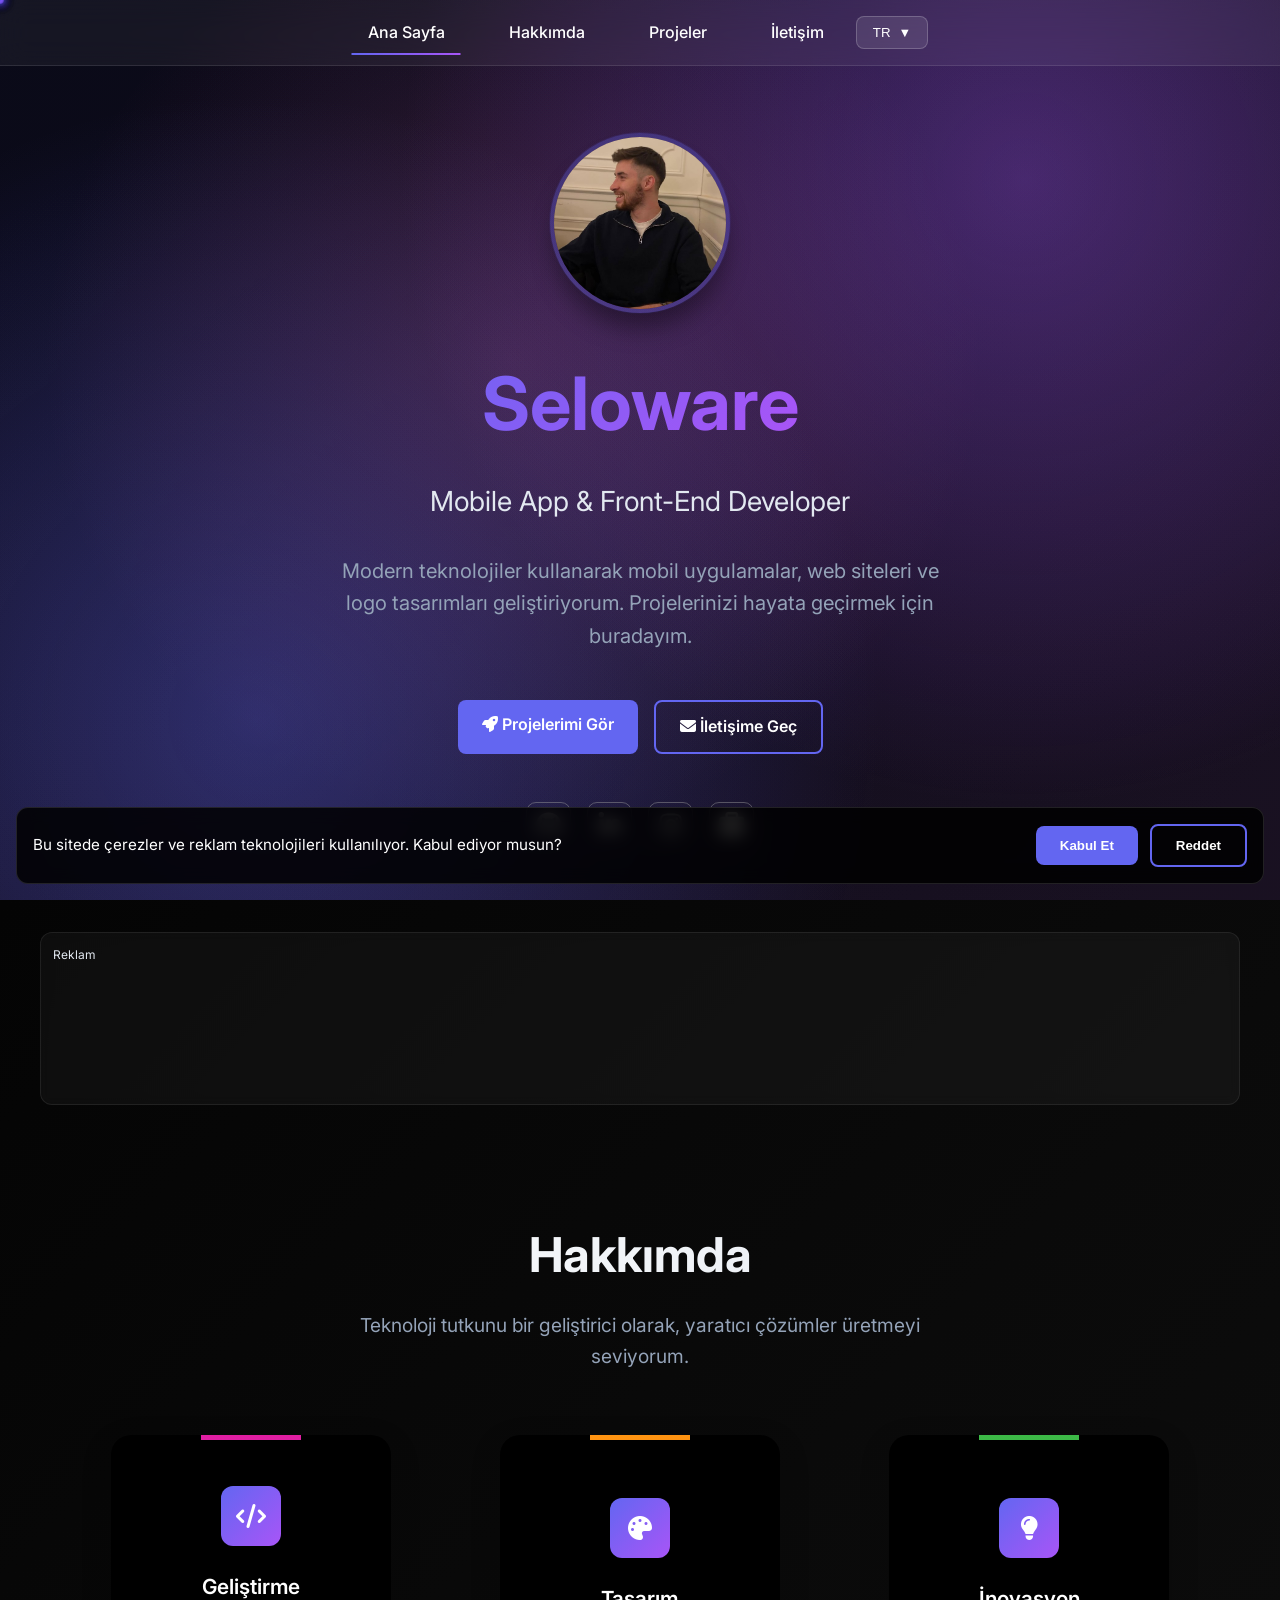
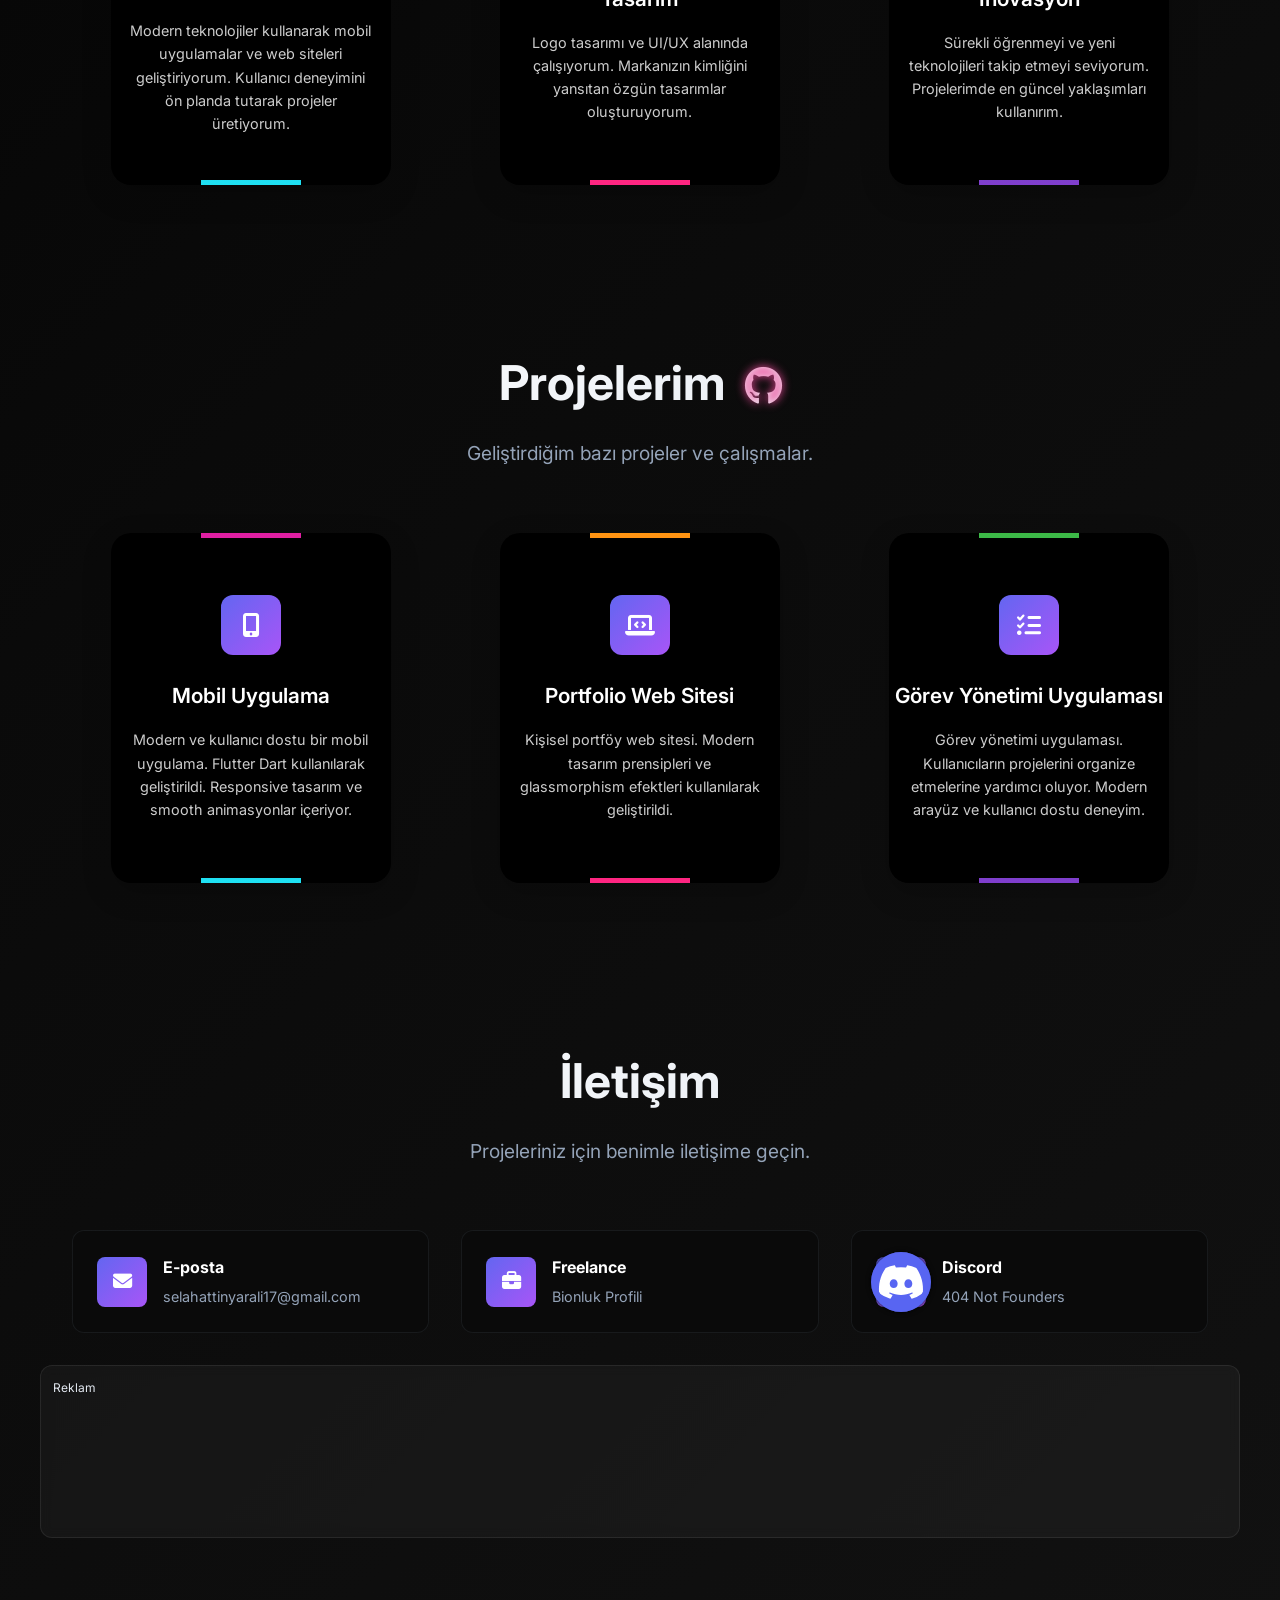
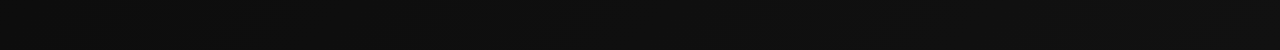
==== commit 9af45e7f: "s" ====
--- a/index.html
+++ b/index.html
@@ -323,38 +323,7 @@
             color: var(--primary-color);
         }
 
-        .flag-icon {
-            width: 20px;
-            height: 15px;
-            border-radius: 2px;
-            display: inline-block;
-        }
-
-        .flag-tr {
-            background: linear-gradient(to bottom, #e30a17 50%, #e30a17 50%);
-            position: relative;
-        }
-
-        .flag-tr::before {
-            content: '🇹🇷';
-            position: absolute;
-            left: 2px;
-            top: -2px;
-            font-size: 16px;
-        }
-
-        .flag-en {
-            background: linear-gradient(to bottom, #b22234 7.7%, #fff 7.7%, #fff 15.4%, #b22234 15.4%);
-            position: relative;
-        }
-
-        .flag-en::before {
-            content: '🇺🇸';
-            position: absolute;
-            left: 2px;
-            top: -2px;
-            font-size: 16px;
-        }
+
 
         /* Mobile Menu */
         .mobile-menu-toggle {
@@ -670,11 +639,11 @@
             border: none;
             background-color: transparent;
             position: relative;
-            /* overflow: hidden; */
             border-radius: 7px;
             cursor: pointer;
-            transition: all .3s;
+            transition: all 0.3s cubic-bezier(0.4, 0, 0.2, 1);
             text-decoration: none;
+            transform-origin: center;
         }
 
         .svgContainer {
@@ -687,8 +656,9 @@
             backdrop-filter: blur(0px);
             letter-spacing: 0.8px;
             border-radius: 10px;
-            transition: all .3s;
+            transition: all 0.3s cubic-bezier(0.4, 0, 0.2, 1);
             border: 1px solid rgba(156, 156, 156, 0.466);
+            z-index: 1;
         }
 
         .BG {
@@ -697,20 +667,35 @@
             width: 100%;
             height: 100%;
             background: #181818;
-            z-index: -1;
+            z-index: 0;
             border-radius: 10px;
             pointer-events: none;
-            transition: all .3s;
+            transition: all 0.3s cubic-bezier(0.4, 0, 0.2, 1);
+            transform: scale(0.8);
+            opacity: 0;
         }
 
         .Btn:hover .BG {
-            transform: rotate(35deg);
-            transform-origin: bottom;
+            transform: scale(1) rotate(10deg);
+            opacity: 1;
         }
 
         .Btn:hover .svgContainer {
             background-color: rgba(156, 156, 156, 0.466);
             backdrop-filter: blur(4px);
+            transform: translateY(-2px);
+        }
+
+        .Btn:active {
+            transform: scale(0.95);
+        }
+
+        .Btn svg {
+            transition: transform 0.2s cubic-bezier(0.4, 0, 0.2, 1);
+        }
+
+        .Btn:hover svg {
+            transform: scale(1.1);
         }
 
         /* GitHub hover - siyah/gri */
@@ -1840,18 +1825,15 @@
             </ul>
             <div class="language-selector">
                 <button class="language-toggle" id="language-toggle">
-                    <span class="flag-icon flag-tr"></span>
                     <span id="current-lang">TR</span>
                     <span style="font-size: 0.8rem;">▼</span>
                 </button>
                 <div class="language-dropdown" id="language-dropdown">
                     <div class="language-option active" data-lang="tr">
-                        <span class="flag-icon flag-tr"></span>
-                        <span>Türkçe</span>
+                        <span>TR</span>
                     </div>
                     <div class="language-option" data-lang="en">
-                        <span class="flag-icon flag-en"></span>
-                        <span>English</span>
+                        <span>ENG</span>
                     </div>
                 </div>
             </div>
@@ -1873,18 +1855,15 @@
             </ul>
         <div class="language-selector" style="margin-top: 2rem; margin-right: 15px; align-self: flex-start; transform: scale(0.8); display: flex; align-items: center; gap: 10px;">
             <button class="language-toggle" id="mobile-language-toggle">
-                <span class="flag-icon flag-tr"></span>
                 <span id="mobile-current-lang">TR</span>
                 <span style="font-size: 0.8rem;">▼</span>
             </button>
             <div class="language-dropdown" id="mobile-language-dropdown">
                 <div class="language-option active" data-lang="tr">
-                    <span class="flag-icon flag-tr"></span>
-                    <span>Türkçe</span>
+                    <span>TR</span>
                 </div>
                 <div class="language-option" data-lang="en">
-                    <span class="flag-icon flag-en"></span>
-                    <span>English</span>
+                    <span>ENG</span>
                 </div>
             </div>
         </div>
@@ -2771,11 +2750,7 @@
             document.getElementById('current-lang').textContent = lang.toUpperCase();
             document.getElementById('mobile-current-lang').textContent = lang.toUpperCase();
             
-            // Update flag icons
-            const flagClass = lang === 'tr' ? 'flag-tr' : 'flag-en';
-            document.querySelectorAll('.language-toggle .flag-icon').forEach(flag => {
-                flag.className = `flag-icon ${flagClass}`;
-            });
+
 
             // Update active language option
             document.querySelectorAll('.language-option').forEach(option => {
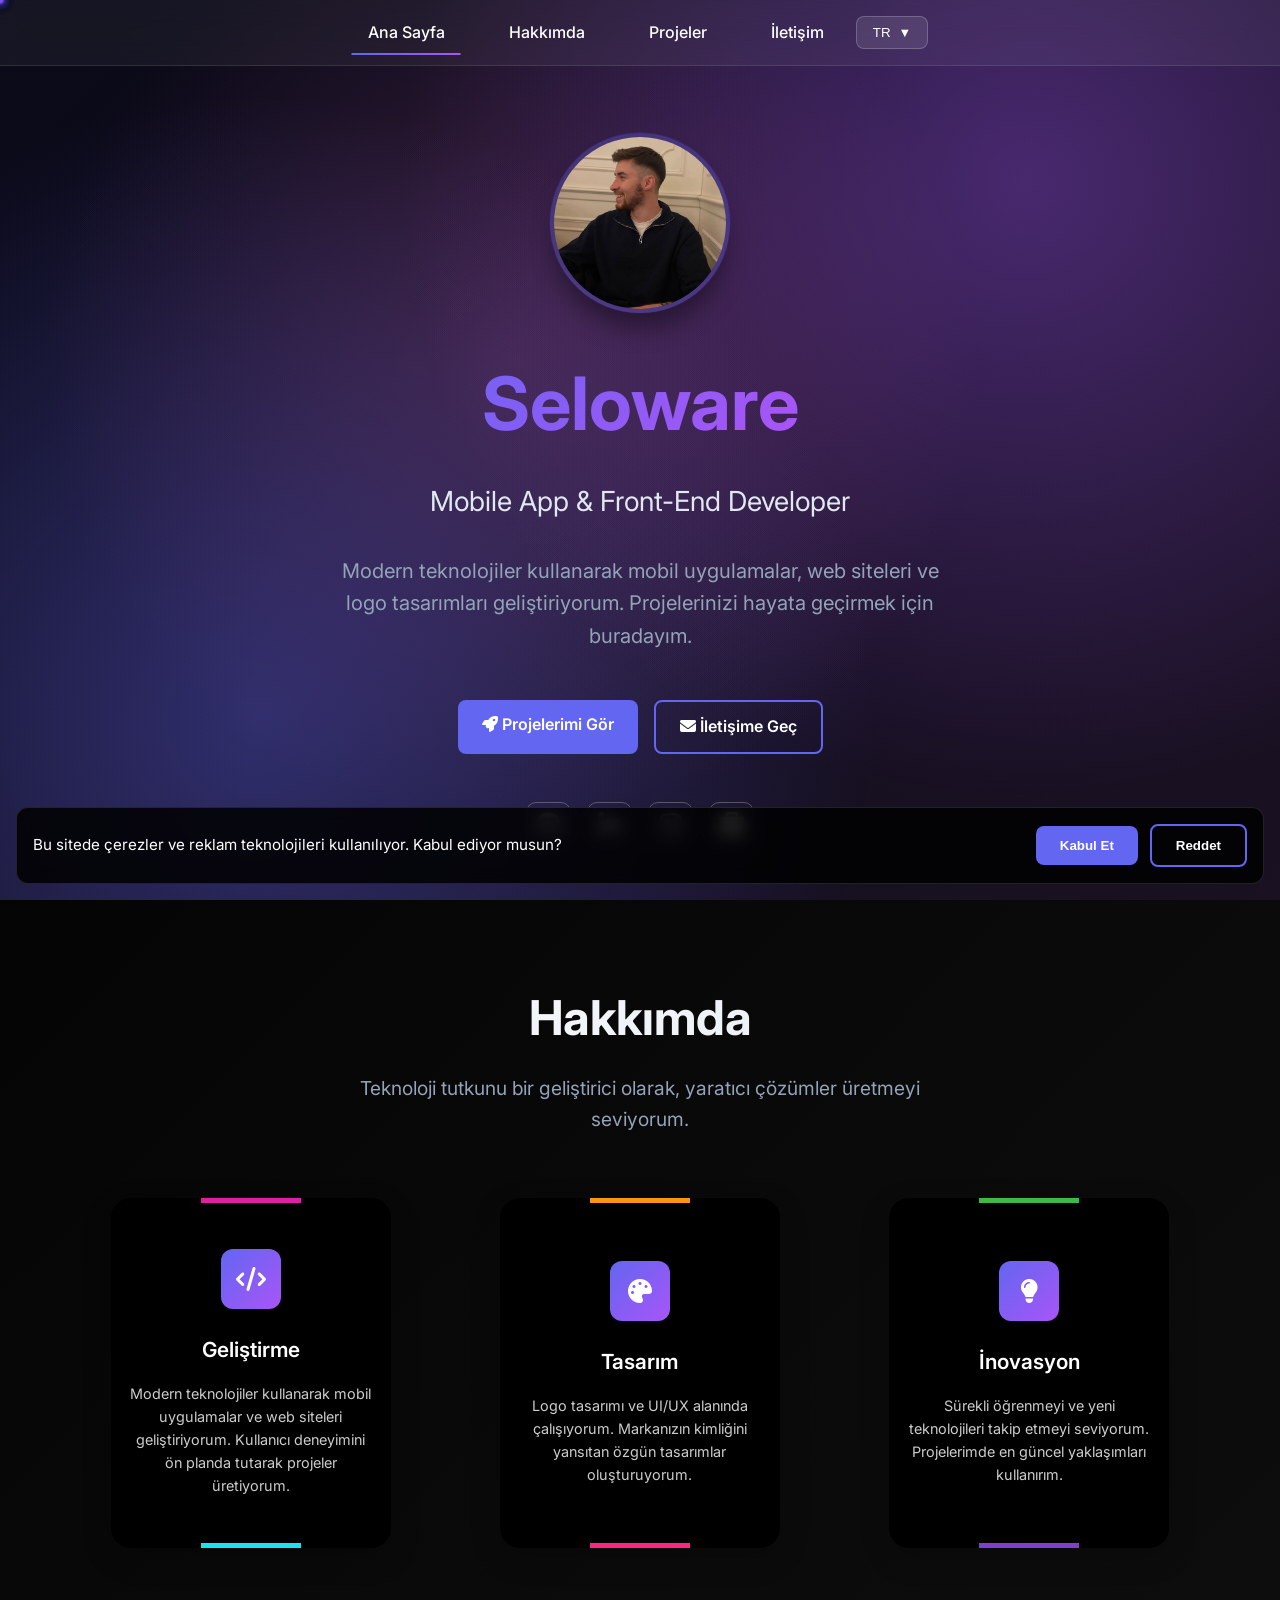
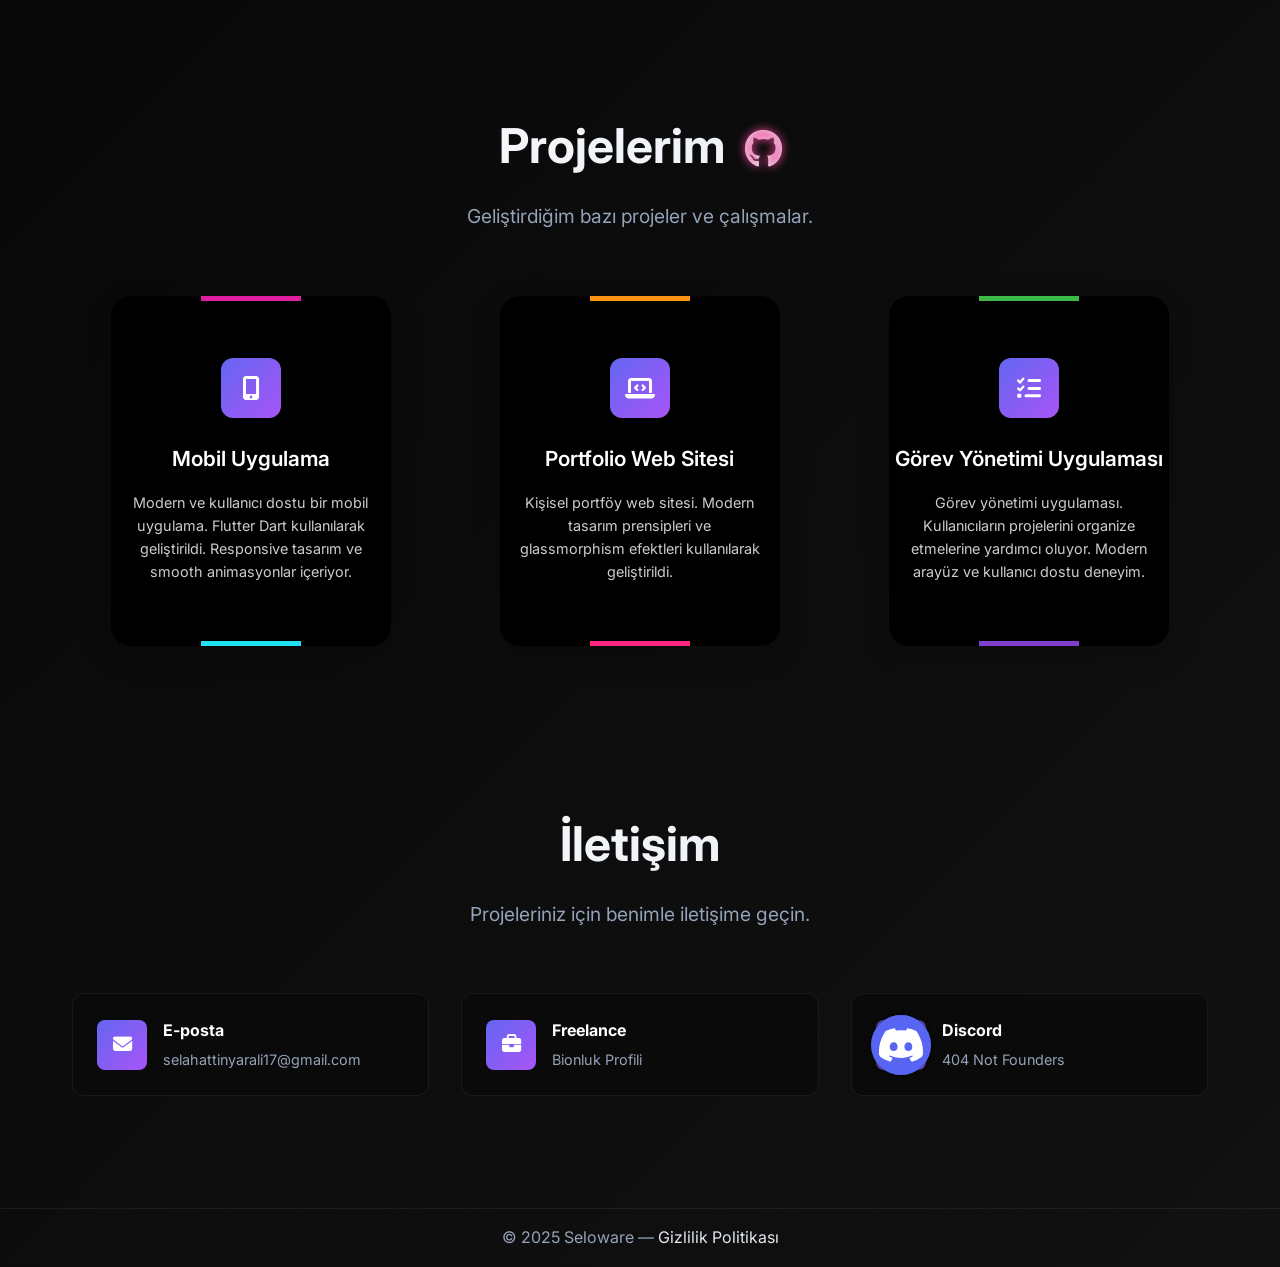
==== commit a82bd5fa: "asd" ====
--- a/index.html
+++ b/index.html
@@ -2169,6 +2169,10 @@
         </div>
     </section>
 
+    <footer class="site-footer" style="margin-top:2rem;padding:1rem 0;border-top:1px solid rgba(148,163,184,0.1);color:#94a3b8;text-align:center;">
+        © 2025 Seloware — <a href="gizlilik-politikasi.html" style="color:#e2e8f0;text-decoration:none;">Gizlilik Politikası</a>
+    </footer>
+
     <script>
         // Smooth scrolling for navigation links
         document.querySelectorAll('a[href^="#"]').forEach(anchor => {
@@ -2955,6 +2959,11 @@
                 slot.style.display = 'none';
             });
         }
+        function showAds() {
+            document.querySelectorAll('.ad-slot').forEach(slot => {
+                slot.style.display = '';
+            });
+        }
         function initAdsConsent() {
             const banner = document.getElementById('cookie-banner');
             const acceptBtn = document.getElementById('cookie-accept');
@@ -2962,13 +2971,13 @@
 
             const status = getAdsConsent();
             if (status === 'accepted') {
-                renderAds();
+                showAds();
                 injectAdScripts();
             } else if (status === 'rejected') {
                 hideAds();
             } else {
-                // Show banner if no decision yet
                 if (banner) banner.classList.add('show');
+                hideAds();
             }
 
             function injectAdScripts() {
@@ -2990,7 +2999,7 @@
                 acceptBtn.addEventListener('click', () => {
                     setAdsConsent('accepted');
                     if (banner) banner.classList.remove('show');
-                    renderAds();
+                    showAds();
                     injectAdScripts();
                 });
             }
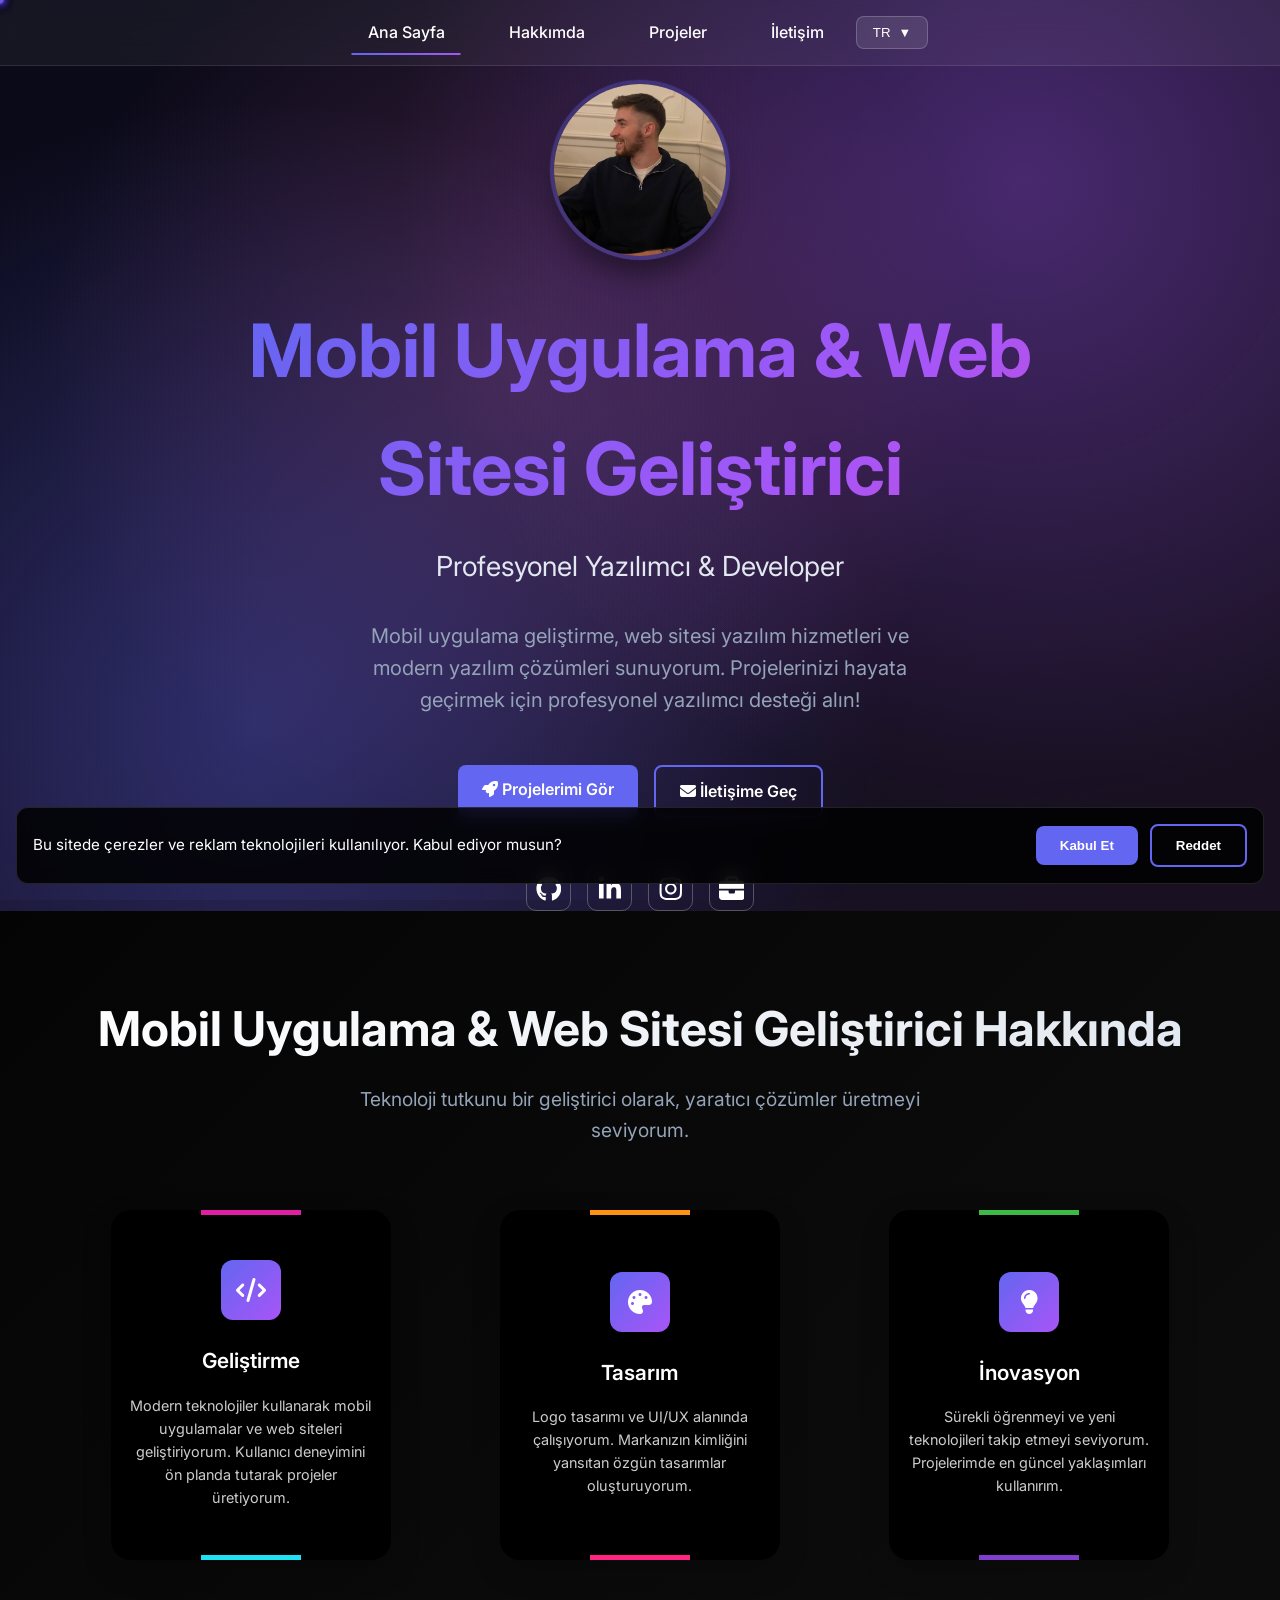
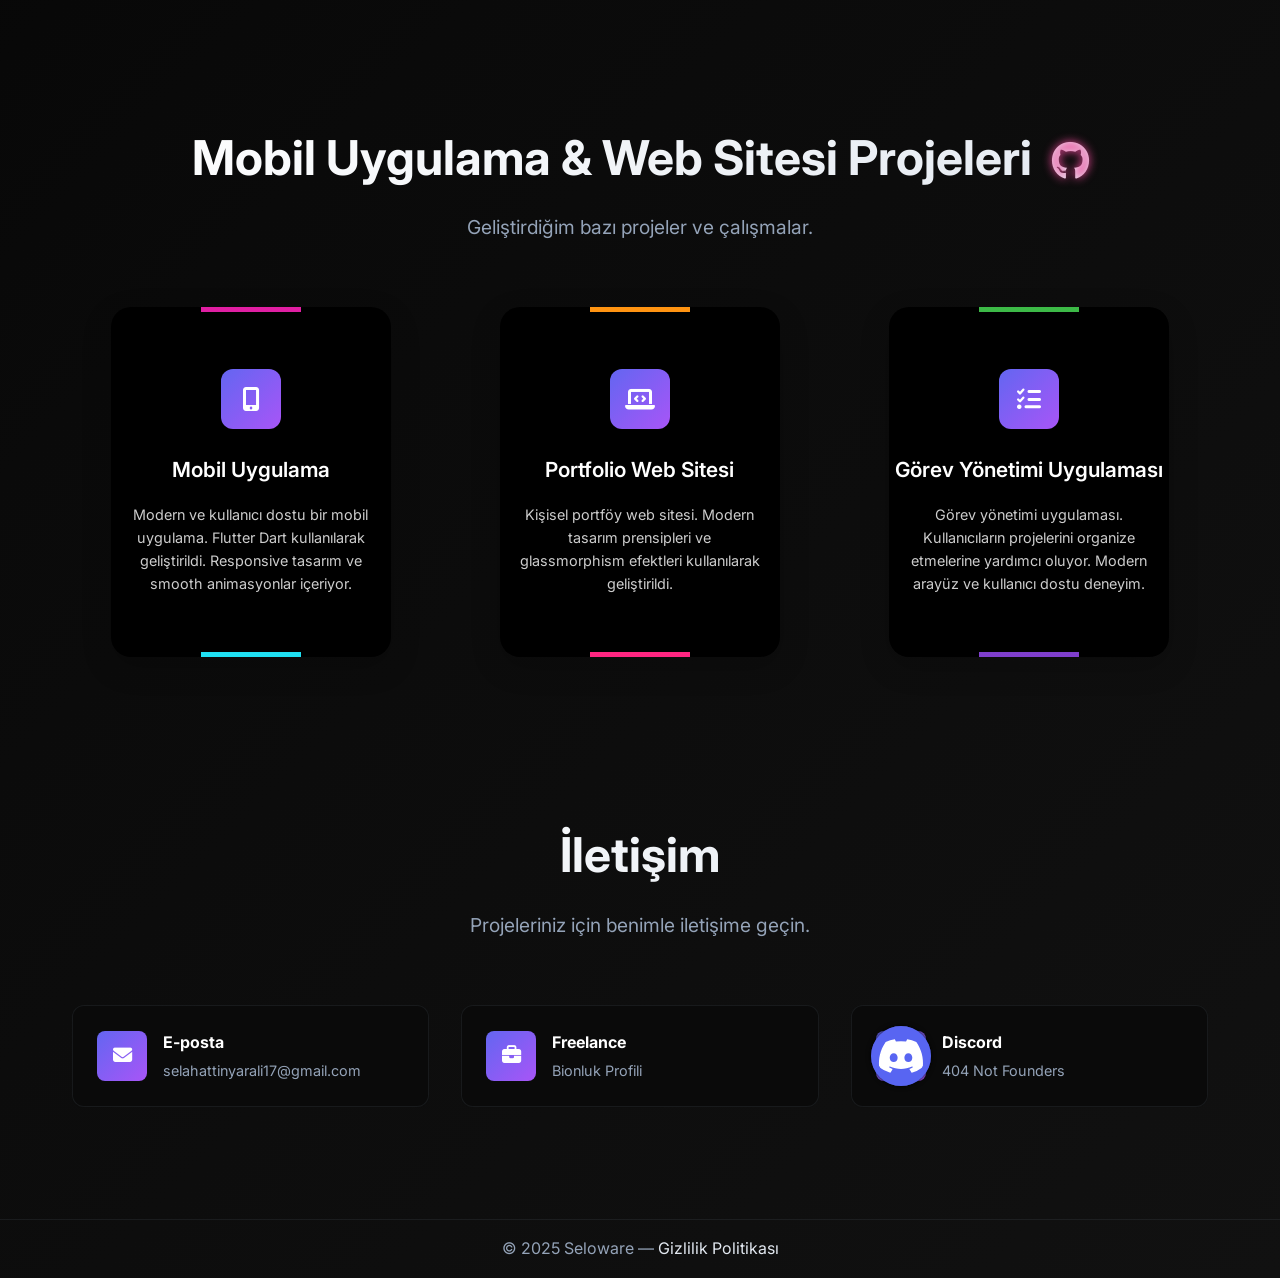
==== commit 5c36d808: "s" ====
--- a/index.html
+++ b/index.html
@@ -4,13 +4,12 @@
     <meta name="google-site-verification" content="Y8L6sFxRokNm_kPBsqSNUksVsN97Te5jrmM3yQq_gV4" />
     <meta charset="UTF-8">
     <meta name="viewport" content="width=device-width, initial-scale=1.0">
-    <meta name="theme-color" content="#6366f1">
     <meta name="msapplication-TileColor" content="#6366f1">
     
     <!-- SEO Meta Tags -->
-    <title>Seloware - Profesyonel Mobil Uygulama & Web Geliştirici | React, JavaScript Uzmanı</title>
-    <meta name="description" content="🚀 Seloware ile projelerinizi hayata geçirin! Mobil uygulama geliştirme, modern web tasarım, React & JavaScript çözümleri. Türkiye'nin en iyi freelance developer'ından hizmet alın. Ücretsiz konsültasyon için iletişime geçin!">
-    <meta name="keywords" content="seloware, selahattin yaralı, mobil uygulama geliştirme türkiye, react developer istanbul, javascript uzmanı, front-end developer freelance, web tasarım hizmetleri, ui ux tasarım, logo tasarım, portfolio website, react native developer, vue.js developer, modern web teknolojileri, responsive web tasarım, e-ticaret sitesi, kurumsal web sitesi">
+    <title>Mobil Uygulama Geliştirici | Web Sitesi Yazılımcı | Seloware Developer</title>
+    <meta name="description" content="🚀 Mobil uygulama geliştirme, web sitesi yazılım hizmetleri! Seloware ile profesyonel yazılımcı desteği. React, JavaScript, Flutter uzmanı developer. Ücretsiz danışmanlık için hemen iletişime geçin!">
+    <meta name="keywords" content="mobil uygulama, web sitesi, yazılımcı, yazılım, developer, mobil uygulama geliştirme, web sitesi yapımı, yazılım geliştirme, mobil app developer, web developer, yazılım uzmanı, mobil uygulama yapımı, web sitesi tasarımı, yazılım şirketi, mobil uygulama şirketi, web geliştirme, yazılım projeleri, mobil uygulama projeleri, web projeleri, yazılım çözümleri, mobil çözümler, web çözümler, yazılım danışmanlığı, mobil danışmanlık, web danışmanlık, seloware, selahattin yaralı, react developer, javascript uzmanı, flutter developer, vue.js developer, frontend developer, backend developer, full stack developer, yazılım mühendisi, mobil uygulama mühendisi, web mühendisi, yazılım geliştirici, mobil geliştirici, web geliştirici, yazılım tasarımcı, mobil tasarımcı, web tasarımcı, yazılım mimarı, mobil mimar, web mimar, yazılım analisti, mobil analist, web analist, yazılım testçi, mobil testçi, web testçi, yazılım proje yöneticisi, mobil proje yöneticisi, web proje yöneticisi, yazılım ekip lideri, mobil ekip lideri, web ekip lideri, yazılım başkanı, mobil başkanı, web başkanı, yazılım müdürü, mobil müdürü, web müdürü, yazılım direktörü, mobil direktörü, web direktörü, yazılım genel müdürü, mobil genel müdürü, web genel müdürü, yazılım CEO, mobil CEO, web CEO, yazılım CTO, mobil CTO, web CTO, yazılım COO, mobil COO, web COO, yazılım CFO, mobil CFO, web CFO, yazılım CMO, mobil CMO, web CMO, yazılım CPO, mobil CPO, web CPO, yazılım CRO, mobil CRO, web CRO, yazılım CISO, mobil CISO, web CISO, yazılım CDO, mobil CDO, web CDO, yazılım CAO, mobil CAO, web CAO, yazılım CCO, mobil CCO, web CCO, yazılım CLO, mobil CLO, web CLO, yazılım CKO, mobil CKO, web CKO, yazılım CMO, mobil CMO, web CMO, yazılım CPO, mobil CPO, web CPO, yazılım CRO, mobil CRO, web CRO, yazılım CISO, mobil CISO, web CISO, yazılım CDO, mobil CDO, web CDO, yazılım CAO, mobil CAO, web CAO, yazılım CCO, mobil CCO, web CCO, yazılım CLO, mobil CLO, web CLO, yazılım CKO, mobil CKO, web CKO">
     <meta name="author" content="Selahattin Yaralı - Seloware">
     <meta name="robots" content="index, follow, max-snippet:-1, max-image-preview:large, max-video-preview:-1">
     <meta name="language" content="Turkish">
@@ -27,19 +26,19 @@
     <meta name="MobileOptimized" content="320">
     
     <!-- Open Graph Meta Tags -->
-    <meta property="og:title" content="Seloware - Profesyonel Mobil Uygulama & Web Geliştirici | React, JavaScript Uzmanı">
-    <meta property="og:description" content="🚀 Seloware ile projelerinizi hayata geçirin! Mobil uygulama geliştirme, modern web tasarım, React & JavaScript çözümleri. Türkiye'nin en iyi freelance developer'ından hizmet alın.">
-    <meta property="og:image" content="https://seloware.com/resimler/poto.jpg">
+    <meta property="og:title" content="Mobil Uygulama Geliştirici | Web Sitesi Yazılımcı | Seloware Developer">
+    <meta property="og:description" content="🚀 Mobil uygulama geliştirme, web sitesi yazılım hizmetleri! Profesyonel yazılımcı desteği. React, JavaScript, Flutter uzmanı developer.">
+    <meta property="og:image" content="https://seloware.online/resimler/poto.jpg">
     <meta property="og:image:width" content="1200">
     <meta property="og:image:height" content="630">
     <meta property="og:image:alt" content="Seloware - Profesyonel Web ve Mobil Uygulama Geliştirici">
-    <meta property="og:url" content="https://seloware.com">
+    <meta property="og:url" content="https://seloware.online">
     <meta property="og:type" content="website">
     <meta property="og:site_name" content="Seloware Portfolio">
     <meta property="og:locale" content="tr_TR">
     <meta property="og:locale:alternate" content="en_US">
     <meta property="article:author" content="Selahattin Yaralı">
-    <meta property="article:publisher" content="https://seloware.com">
+    <meta property="article:publisher" content="https://seloware.online">
     <meta property="business:contact_data:street_address" content="Turkey">
     <meta property="business:contact_data:locality" content="Turkey">
     <meta property="business:contact_data:region" content="TR">
@@ -47,20 +46,20 @@
     
     <!-- Twitter Card Meta Tags -->
     <meta name="twitter:card" content="summary_large_image">
-    <meta name="twitter:title" content="Seloware - Profesyonel Mobil Uygulama & Web Geliştirici">
-    <meta name="twitter:description" content="🚀 Mobil uygulama geliştirme, modern web tasarım, React & JavaScript çözümleri. Türkiye'nin en iyi freelance developer'ından hizmet alın!">
-    <meta name="twitter:image" content="https://seloware.com/resimler/poto.jpg">
+    <meta name="twitter:title" content="Mobil Uygulama Geliştirici | Web Sitesi Yazılımcı | Seloware">
+    <meta name="twitter:description" content="🚀 Mobil uygulama geliştirme, web sitesi yazılım hizmetleri! Profesyonel yazılımcı desteği. React, JavaScript, Flutter uzmanı developer.">
+    <meta name="twitter:image" content="https://seloware.online/resimler/poto.jpg">
     <meta name="twitter:image:alt" content="Seloware - Profesyonel Web ve Mobil Uygulama Geliştirici">
     <meta name="twitter:creator" content="@seloware">
     <meta name="twitter:site" content="@seloware">
-    <meta name="twitter:domain" content="seloware.com">
+    <meta name="twitter:domain" content="seloware.online">
     <meta name="twitter:label1" content="Hizmetler">
     <meta name="twitter:data1" content="Mobil App, Web Tasarım, React Development">
     <meta name="twitter:label2" content="Lokasyon">
     <meta name="twitter:data2" content="Turkey">
     
     <!-- Canonical URL -->
-    <link rel="canonical" href="https://seloware.com/">
+    <link rel="canonical" href="https://seloware.online/">
     
     <!-- Favicon and Icons -->
     <link rel="icon" type="image/png" sizes="32x32" href="resimler/sy.png">
@@ -83,6 +82,7 @@
     <!-- Stylesheets -->
     <link rel="stylesheet" href="https://cdnjs.cloudflare.com/ajax/libs/font-awesome/6.4.0/css/all.min.css">
     <link href="https://fonts.googleapis.com/css2?family=Inter:wght@300;400;500;600;700&display=swap" rel="stylesheet">
+    <link rel="stylesheet" href="styles.css">
     
     <!-- Structured Data -->
     <script type="application/ld+json">
@@ -92,8 +92,8 @@
       "name": "Selahattin Yaralı",
       "alternateName": "Seloware",
       "description": "Mobil App & Front-End Developer",
-      "url": "https://seloware.com",
-      "image": "https://seloware.com/resimler/poto.jpg",
+      "url": "https://seloware.online",
+      "image": "https://seloware.online/resimler/poto.jpg",
       "sameAs": [
         "https://github.com/seloware",
         "https://www.linkedin.com/in/selahattin-yaralı-a6b719258",
@@ -186,6 +186,7 @@
             z-index: 1000;
             padding: 1rem 2rem;
             background: rgba(255, 255, 255, 0.05);
+            -webkit-backdrop-filter: blur(15px);
             backdrop-filter: blur(15px);
             border-bottom: 1px solid rgba(255, 255, 255, 0.1);
             transition: all 0.3s cubic-bezier(0.4, 0, 0.2, 1);
@@ -194,6 +195,7 @@
         
         .navbar.scrolled {
             background: rgba(0, 0, 0, 0.95);
+            -webkit-backdrop-filter: blur(20px);
             backdrop-filter: blur(20px);
             border-bottom: 1px solid rgba(99, 102, 241, 0.3);
             box-shadow: 0 4px 20px rgba(0, 0, 0, 0.1);
@@ -284,6 +286,7 @@
             top: 100%;
             right: 0;
             background: rgba(0, 0, 0, 0.98);
+            -webkit-backdrop-filter: blur(20px);
             backdrop-filter: blur(20px);
             border: 1px solid rgba(255, 255, 255, 0.1);
             border-radius: 8px;
@@ -370,6 +373,7 @@
             width: 100%;
             height: 100vh;
             background: rgba(0, 0, 0, 0.99);
+            -webkit-backdrop-filter: blur(20px);
             backdrop-filter: blur(20px);
             z-index: 999;
             transition: all 0.3s cubic-bezier(0.4, 0, 0.2, 1);
@@ -512,6 +516,7 @@
             animation: fadeInUp 1s ease-out;
             position: relative;
             z-index: 1;
+            -webkit-user-select: none;
             user-select: none;
         }
 
@@ -555,6 +560,7 @@
             animation: textGradient 4s ease-in-out infinite;
             position: relative;
             z-index: 1;
+            -webkit-user-select: none;
             user-select: none;
         }
         
@@ -568,6 +574,7 @@
             color: var(--text-secondary);
             margin-bottom: 2rem;
             font-weight: 400;
+            -webkit-user-select: none;
             user-select: none;
         }
 
@@ -578,6 +585,7 @@
             max-width: 600px;
             margin-left: auto;
             margin-right: auto;
+            -webkit-user-select: none;
             user-select: none;
         }
 
@@ -653,6 +661,7 @@
             align-items: center;
             justify-content: center;
             background-color: transparent;
+            -webkit-backdrop-filter: blur(0px);
             backdrop-filter: blur(0px);
             letter-spacing: 0.8px;
             border-radius: 10px;
@@ -682,6 +691,7 @@
 
         .Btn:hover .svgContainer {
             background-color: rgba(156, 156, 156, 0.466);
+            -webkit-backdrop-filter: blur(4px);
             backdrop-filter: blur(4px);
             transform: translateY(-2px);
         }
@@ -1162,6 +1172,7 @@
 
         .skill-item {
             background: var(--bg-card);
+            -webkit-backdrop-filter: blur(10px);
             backdrop-filter: blur(10px);
             border: 1px solid var(--border-color);
             border-radius: var(--radius-lg);
@@ -1200,6 +1211,7 @@
             gap: 1rem;
             padding: 1.5rem;
             background: var(--bg-card);
+            -webkit-backdrop-filter: blur(10px);
             backdrop-filter: blur(10px);
             border: 1px solid var(--border-color);
             border-radius: var(--radius-lg);
@@ -1622,6 +1634,7 @@
             width: 100%;
             height: 100%;
             background-color: rgba(0, 0, 0, 0.9);
+            -webkit-backdrop-filter: blur(10px);
             backdrop-filter: blur(10px);
         }
 
@@ -1706,6 +1719,7 @@
             width: 100%;
             height: 100%;
             background-color: rgba(0, 0, 0, 0.95);
+            -webkit-backdrop-filter: blur(15px);
             backdrop-filter: blur(15px);
         }
 
@@ -1797,11 +1811,56 @@
         }
 
     </style>
+    <!-- Structured Data (Schema.org) -->
+    <script type="application/ld+json">
+    {
+        "@context": "https://schema.org",
+        "@type": "Person",
+        "name": "Selahattin Yaralı",
+        "alternateName": "Seloware",
+        "jobTitle": "Mobil Uygulama ve Web Sitesi Geliştirici",
+        "description": "Profesyonel mobil uygulama geliştirme, web sitesi yazılım hizmetleri ve yazılım geliştirme uzmanı",
+        "url": "https://seloware.online",
+        "image": "https://seloware.online/resimler/poto.jpg",
+        "sameAs": [
+            "https://github.com/seloware",
+            "https://linkedin.com/in/seloware"
+        ],
+        "knowsAbout": [
+            "Mobil Uygulama Geliştirme",
+            "Web Sitesi Geliştirme", 
+            "Yazılım Geliştirme",
+            "React",
+            "JavaScript",
+            "Flutter",
+            "Vue.js",
+            "Frontend Development",
+            "Backend Development",
+            "Full Stack Development"
+        ],
+        "hasOccupation": {
+            "@type": "Occupation",
+            "name": "Yazılım Geliştirici",
+            "description": "Mobil uygulama ve web sitesi geliştirme uzmanı",
+            "skills": ["Mobil Uygulama", "Web Sitesi", "Yazılım", "Developer", "React", "JavaScript", "Flutter"]
+        },
+        "offers": {
+            "@type": "Service",
+            "name": "Mobil Uygulama Geliştirme Hizmetleri",
+            "description": "Profesyonel mobil uygulama geliştirme, web sitesi yazılım hizmetleri",
+            "provider": {
+                "@type": "Person",
+                "name": "Selahattin Yaralı"
+            },
+            "areaServed": "Turkey",
+            "serviceType": "Yazılım Geliştirme"
+        }
+    }
+    </script>
+    
     <script>
         window.ADSENSE_CLIENT = 'ca-pub-4662547577601994';
     </script>
-    <script async src="https://pagead2.googlesyndication.com/pagead/js/adsbygoogle.js?client=ca-pub-4662547577601994" 
-        crossorigin="anonymous"></script>
 </head>
 <body>
     <meta name="google-site-verification" content="Y8L6sFxRokNm_kPBsqSNUksVsN97Te5jrmM3yQq_gV4" />
@@ -1826,7 +1885,7 @@
             <div class="language-selector">
                 <button class="language-toggle" id="language-toggle">
                     <span id="current-lang">TR</span>
-                    <span style="font-size: 0.8rem;">▼</span>
+                    <span class="language-arrow">▼</span>
                 </button>
                 <div class="language-dropdown" id="language-dropdown">
                     <div class="language-option active" data-lang="tr">
@@ -1853,10 +1912,10 @@
                 <li><a href="#projects" data-tr="Projeler" data-en="Projects">Projeler</a></li>
                 <li><a href="#contact" data-tr="İletişim" data-en="Contact">İletişim</a></li>
             </ul>
-        <div class="language-selector" style="margin-top: 2rem; margin-right: 15px; align-self: flex-start; transform: scale(0.8); display: flex; align-items: center; gap: 10px;">
+        <div class="language-selector mobile-language-selector">
             <button class="language-toggle" id="mobile-language-toggle">
                 <span id="mobile-current-lang">TR</span>
-                <span style="font-size: 0.8rem;">▼</span>
+                <span class="language-arrow">▼</span>
             </button>
             <div class="language-dropdown" id="mobile-language-dropdown">
                 <div class="language-option active" data-lang="tr">
@@ -1874,13 +1933,13 @@
         <div class="container">
             <div class="hero-content scroll-animate">
                 <div class="profile-image scroll-animate scale-in">
-                    <img src="resimler/poto.jpg" alt="Seloware Profil">
+                    <img src="resimler/poto.jpg" alt="Mobil Uygulama Geliştirici Seloware - Web Sitesi Yazılımcı Profil Fotoğrafı">
                 </div>
-                <h1 class="hero-title scroll-animate slide-in-left">Seloware</h1>
-                <p class="hero-subtitle scroll-animate slide-in-right" data-translate="Full Stack Developer">Mobile App & Front-End Developer</p>
+                <h1 class="hero-title scroll-animate slide-in-left" data-translate="Mobil Uygulama & Web Sitesi Geliştirici">Mobil Uygulama & Web Sitesi Geliştirici</h1>
+                <p class="hero-subtitle scroll-animate slide-in-right" data-translate="Full Stack Developer">Profesyonel Yazılımcı & Developer</p>
                 <p class="hero-description scroll-animate" data-translate="Modern teknolojiler kullanarak mobil uygulamalar, web siteleri ve logo tasarımları geliştiriyorum">
-                    Modern teknolojiler kullanarak mobil uygulamalar, web siteleri ve logo tasarımları geliştiriyorum. 
-                    Projelerinizi hayata geçirmek için buradayım.
+                    Mobil uygulama geliştirme, web sitesi yazılım hizmetleri ve modern yazılım çözümleri sunuyorum. 
+                    Projelerinizi hayata geçirmek için profesyonel yazılımcı desteği alın!
                 </p>
                 <div class="btn-group">
                     <a href="#projects" class="btn btn-primary">
@@ -1893,25 +1952,25 @@
                     </a>
                 </div>
                 <div class="social-links">
-                    <a href="https://github.com/seloware" target="_blank" class="Btn">
+                    <a href="https://github.com/seloware" target="_blank" rel="noopener" class="Btn" aria-label="GitHub Profilim">
                         <span class="svgContainer">
                             <svg fill="white" viewBox="0 0 496 512" height="1.6em"><path d="M165.9 397.4c0 2-2.3 3.6-5.2 3.6-3.3.3-5.6-1.3-5.6-3.6 0-2 2.3-3.6 5.2-3.6 3-.3 5.6 1.3 5.6 3.6zm-31.1-4.5c-.7 2 1.3 4.3 4.3 4.9 2.6 1 5.6 0 6.2-2s-1.3-4.3-4.3-5.2c-2.6-.7-5.5.3-6.2 2.3zm44.2-1.7c-2.9.7-4.9 2.6-4.6 4.9.3 2 2.9 3.3 5.9 2.6 2.9-.7 4.9-2.6 4.6-4.6-.3-1.9-3-3.2-5.9-2.9zM244.8 8C106.1 8 0 113.3 0 252c0 110.9 69.8 205.8 169.5 239.2 12.8 2.3 17.3-5.6 17.3-12.1 0-6.2-.3-40.4-.3-61.4 0 0-70 15-84.7-29.8 0 0-11.4-29.1-27.8-36.6 0 0-22.9-15.7 1.6-15.4 0 0 24.9 2 38.6 25.8 21.9 38.6 58.6 27.5 72.9 20.9 2.3-16 8.8-27.1 16-33.7-55.9-6.2-112.3-14.3-112.3-110.5 0-27.5 7.6-41.3 23.6-58.9-2.6-6.5-11.1-33.3 2.6-67.9 20.9-6.5 69 27 69 27 20-5.6 41.5-8.5 62.8-8.5s42.8 2.9 62.8 8.5c0 0 48.1-33.6 69-27 13.7 34.7 5.2 61.4 2.6 67.9 16 17.7 25.8 31.5 25.8 58.9 0 96.5-58.9 104.2-114.8 110.5 9.2 7.9 17 22.9 17 46.4 0 33.7-.3 75.4-.3 83.6 0 6.5 4.6 14.4 17.3 12.1C428.2 457.8 496 362.9 496 252 496 113.3 383.5 8 244.8 8zM97.2 352.9c-1.3 1-1 3.3.7 5.2 1.6 1.6 3.9 2.3 5.2 1 1.3-1 1-3.3-.7-5.2-1.6-1.6-3.9-2.3-5.2-1zm-10.8-8.1c-.7 1.3.3 2.9 2.3 3.9 1.6 1 3.6.7 4.3-.7.7-1.3-.3-2.9-2.3-3.9-2-.6-3.6-.3-4.3.7zm32.4 35.6c-1.6 1.3-1 4.3 1.3 6.2 2.3 2.3 5.2 2.6 6.5 1 1.3-1.3.7-4.3-1.3-6.2-2.2-2.3-5.2-2.6-6.5-1zm-11.4-14.7c-1.6 1-1.6 3.6 0 5.9 1.6 2.3 4.3 3.3 5.6 2.3 1.6-1.3 1.6-3.9 0-6.2-1.4-2.3-4-3.3-5.6-2z"></path></svg>
                         </span>
                         <span class="BG"></span>
                     </a>
-                    <a href="https://www.linkedin.com/in/selahattin-yaral%2525C4%2525B1-a6b719258?trk=contact-info" target="_blank" class="Btn">
+                    <a href="https://www.linkedin.com/in/selahattin-yaral%2525C4%2525B1-a6b719258?trk=contact-info" target="_blank" rel="noopener" class="Btn" aria-label="LinkedIn Profilim">
                         <span class="svgContainer">
                             <svg fill="white" viewBox="0 0 448 512" height="1.6em"><path d="M100.28 448H7.4V148.9h92.88zM53.79 108.1C24.09 108.1 0 83.5 0 53.8a53.79 53.79 0 0 1 107.58 0c0 29.7-24.1 54.3-53.79 54.3zM447.9 448h-92.68V302.4c0-34.7-.7-79.2-48.29-79.2-48.29 0-55.69 37.7-55.69 76.7V448h-92.78V148.9h89.08v40.8h1.3c12.4-23.5 42.69-48.3 87.88-48.3 94 0 111.28 61.9 111.28 142.3V448z"></path></svg>
                         </span>
                         <span class="BG"></span>
                     </a>
-                    <a href="https://www.instagram.com/seloyrl" target="_blank" class="Btn">
+                    <a href="https://www.instagram.com/seloyrl" target="_blank" rel="noopener" class="Btn" aria-label="Instagram Profilim">
                         <span class="svgContainer">
                             <svg fill="white" viewBox="0 0 448 512" height="1.6em"><path d="M224.1 141c-63.6 0-114.9 51.3-114.9 114.9s51.3 114.9 114.9 114.9S339 319.5 339 255.9 287.7 141 224.1 141zm0 189.6c-41.1 0-74.7-33.5-74.7-74.7s33.5-74.7 74.7-74.7 74.7 33.5 74.7 74.7-33.6 74.7-74.7 74.7zm146.4-194.3c0 14.9-12 26.8-26.8 26.8-14.9 0-26.8-12-26.8-26.8s12-26.8 26.8-26.8 26.8 12 26.8 26.8zm76.1 27.2c-1.7-35.9-9.9-67.7-36.2-93.9-26.2-26.2-58-34.4-93.9-36.2-37-2.1-147.9-2.1-184.9 0-35.8 1.7-67.6 9.9-93.9 36.1s-34.4 58-36.2 93.9c-2.1 37-2.1 147.9 0 184.9 1.7 35.9 9.9 67.7 36.2 93.9s58 34.4 93.9 36.2c37 2.1 147.9 2.1 184.9 0 35.9-1.7 67.7-9.9 93.9-36.2 26.2-26.2 34.4-58 36.2-93.9 2.1-37 2.1-147.8 0-184.8zM398.8 388c-7.8 19.6-22.9 34.7-42.6 42.6-29.5 11.7-99.5 9-132.1 9s-102.7 2.6-132.1-9c-19.6-7.8-34.7-22.9-42.6-42.6-11.7-29.5-9-99.5-9-132.1s-2.6-102.7 9-132.1c7.8-19.6 22.9-34.7 42.6-42.6 29.5-11.7 99.5-9 132.1-9s102.7-2.6 132.1 9c19.6 7.8 34.7 22.9 42.6 42.6 11.7 29.5 9 99.5 9 132.1s2.7 102.7-9 132.1z"></path></svg>
                         </span>
                         <span class="BG"></span>
                     </a>
-                    <a href="https://bionluk.com/seloware" target="_blank" class="Btn">
+                    <a href="https://bionluk.com/seloware" target="_blank" rel="noopener" class="Btn" aria-label="Bionluk Freelance Profilim">
                         <span class="svgContainer">
                             <svg fill="white" viewBox="0 0 512 512" height="1.6em"><path d="M184 48H328c4.4 0 8 3.6 8 8V96H176V56c0-4.4 3.6-8 8-8zm-56 8V96H64C28.7 96 0 124.7 0 160v96H192 320 512V160c0-35.3-28.7-64-64-64H384V56c0-30.9-25.1-56-56-56H184c-30.9 0-56 25.1-56 56zM512 288H320v32c0 17.7-14.3 32-32 32H224c-17.7 0-32-14.3-32-32V288H0V416c0 35.3 28.7 64 64 64H448c35.3 0 64-28.7 64-64V288z"></path></svg>
                         </span>
@@ -1931,6 +1990,7 @@
             border-radius: 12px;
             background: rgba(255, 255, 255, 0.04);
             border: 1px solid rgba(255, 255, 255, 0.08);
+            -webkit-backdrop-filter: blur(6px);
             backdrop-filter: blur(6px);
         }
         .ad-label {
@@ -1963,6 +2023,7 @@
             border: 1px solid rgba(255, 255, 255, 0.12);
             border-radius: 12px;
             padding: 1rem;
+            -webkit-backdrop-filter: blur(8px);
             backdrop-filter: blur(8px);
         }
         .cookie-banner.show {
@@ -1994,7 +2055,7 @@
     <section id="about" class="section">
         <div class="container">
             <div class="section-header scroll-animate">
-                <h2 class="section-title" data-translate="Hakkımda">Hakkımda</h2>
+                <h2 class="section-title" data-translate="Hakkımda">Mobil Uygulama & Web Sitesi Geliştirici Hakkında</h2>
                 <p class="section-subtitle" data-translate="Teknoloji tutkunu bir geliştirici olarak, yaratıcı çözümler üretmeyi seviyorum">
                     Teknoloji tutkunu bir geliştirici olarak, yaratıcı çözümler üretmeyi seviyorum.
                 </p>
@@ -2039,7 +2100,7 @@
     <section id="projects" class="section">
         <div class="container">
             <div class="section-header scroll-animate">
-                <h2 class="section-title"><span data-translate="Projelerim">Projelerim</span> <a href="projeler.html" class="github-blink" title="Projeler Sayfasına Git"><i class="fab fa-github"></i></a></h2>
+                <h2 class="section-title"><span data-translate="Projelerim">Mobil Uygulama & Web Sitesi Projeleri</span> <a href="projeler.html" class="github-blink" title="Projeler Sayfasına Git"><i class="fab fa-github"></i></a></h2>
                 <p class="section-subtitle" data-translate="Son çalışmalarım ve projelerim">
                     Geliştirdiğim bazı projeler ve çalışmalar.
                 </p>
@@ -2065,7 +2126,7 @@
                         kullanılarak geliştirildi.
                     </p>
                 </div>
-                <div class="card scroll-animate" id="task-management-card" style="cursor: pointer;">
+                <div class="card scroll-animate task-management-card" id="task-management-card">
                     <div class="card-icon">
                         <i class="fas fa-tasks"></i>
                     </div>
@@ -2139,12 +2200,12 @@
                     </div>
                     <div class="contact-info">
                         <h4 data-translate="Freelance Profil">Freelance</h4>
-                        <p><a href="https://bionluk.com/seloware" target="_blank">Bionluk Profili</a></p>
+                        <p><a href="https://bionluk.com/seloware" target="_blank" rel="noopener">Bionluk Profili</a></p>
                     </div>
                 </div>
                 <div class="contact-item fade-in">
                     <div class="contact-icon">
-                        <button class="tooltip" onclick="window.open('https://discord.gg/n3n4ShER', '_blank')">
+                        <button class="tooltip" onclick="window.open('https://discord.gg/n3n4ShER', '_blank')" aria-label="Discord Sunucum">
                             <svg class="tooltip__label" viewBox="0 0 100 100" xmlns="http://www.w3.org/2000/svg">
                                 <path id="circlePath" d="M 10 50 A 40 40 0 0 1 90 50"></path>
                                 <text>
@@ -2169,8 +2230,8 @@
         </div>
     </section>
 
-    <footer class="site-footer" style="margin-top:2rem;padding:1rem 0;border-top:1px solid rgba(148,163,184,0.1);color:#94a3b8;text-align:center;">
-        © 2025 Seloware — <a href="gizlilik-politikasi.html" style="color:#e2e8f0;text-decoration:none;">Gizlilik Politikası</a>
+    <footer class="site-footer">
+        © 2025 Seloware — <a href="gizlilik-politikasi.html" class="footer-link">Gizlilik Politikası</a>
     </footer>
 
     <script>
@@ -2674,6 +2735,7 @@
                 'Projeler': 'Projeler',
                 'İletişim': 'İletişim',
                 'Full Stack Developer': 'Mobile App & Front-End Developer',
+                'Mobil Uygulama & Web Sitesi Geliştirici': 'Mobil Uygulama & Web Sitesi Geliştirici',
                 'Modern teknolojiler kullanarak mobil uygulamalar, web siteleri ve logo tasarımları geliştiriyorum': 'Modern teknolojiler kullanarak mobil uygulamalar, web siteleri ve logo tasarımları geliştiriyorum. Projelerinizi hayata geçirmek için buradayım.',
                 'Projelerime Göz At': 'Projelerimi Gör',
                 'Benimle İletişime Geç': 'İletişime Geç',
@@ -2703,7 +2765,8 @@
                 'Hakkımda': 'About',
                 'Projeler': 'Projects',
                 'İletişim': 'Contact',
-                'Full Stack Developer': 'Mobile App & Front-End Developer',
+                'Full Stack Developer': 'Mobil Uygulama & Web Sitesi Geliştirici',
+                'Mobil Uygulama & Web Sitesi Geliştirici': 'Mobile App & Front-End Developer',
                 'Modern teknolojiler kullanarak mobil uygulamalar, web siteleri ve logo tasarımları geliştiriyorum': 'I develop mobile applications, websites and logo designs using modern technologies. I am here to bring your projects to life.',
                 'Projelerime Göz At': 'View My Projects',
                 'Benimle İletişime Geç': 'Contact Me',
--- a/styles.css
+++ b/styles.css
@@ -0,0 +1,40 @@
+/* Inline styles extracted from index.html and projeler.html */
+
+/* Language selector styles */
+.language-arrow {
+    font-size: 0.8rem;
+}
+
+.mobile-language-selector {
+    margin-top: 2rem;
+    margin-right: 15px;
+    align-self: flex-start;
+    transform: scale(0.8);
+    display: flex;
+    align-items: center;
+    gap: 10px;
+}
+
+/* Card styles */
+.task-management-card {
+    cursor: pointer;
+}
+
+/* Footer styles */
+.site-footer {
+    margin-top: 2rem;
+    padding: 1rem 0;
+    border-top: 1px solid rgba(148, 163, 184, 0.1);
+    color: #94a3b8;
+    text-align: center;
+}
+
+.footer-link {
+    color: #e2e8f0;
+    text-decoration: none;
+}
+
+/* Projects page specific styles */
+.projects-section {
+    padding-top: 8rem;
+}
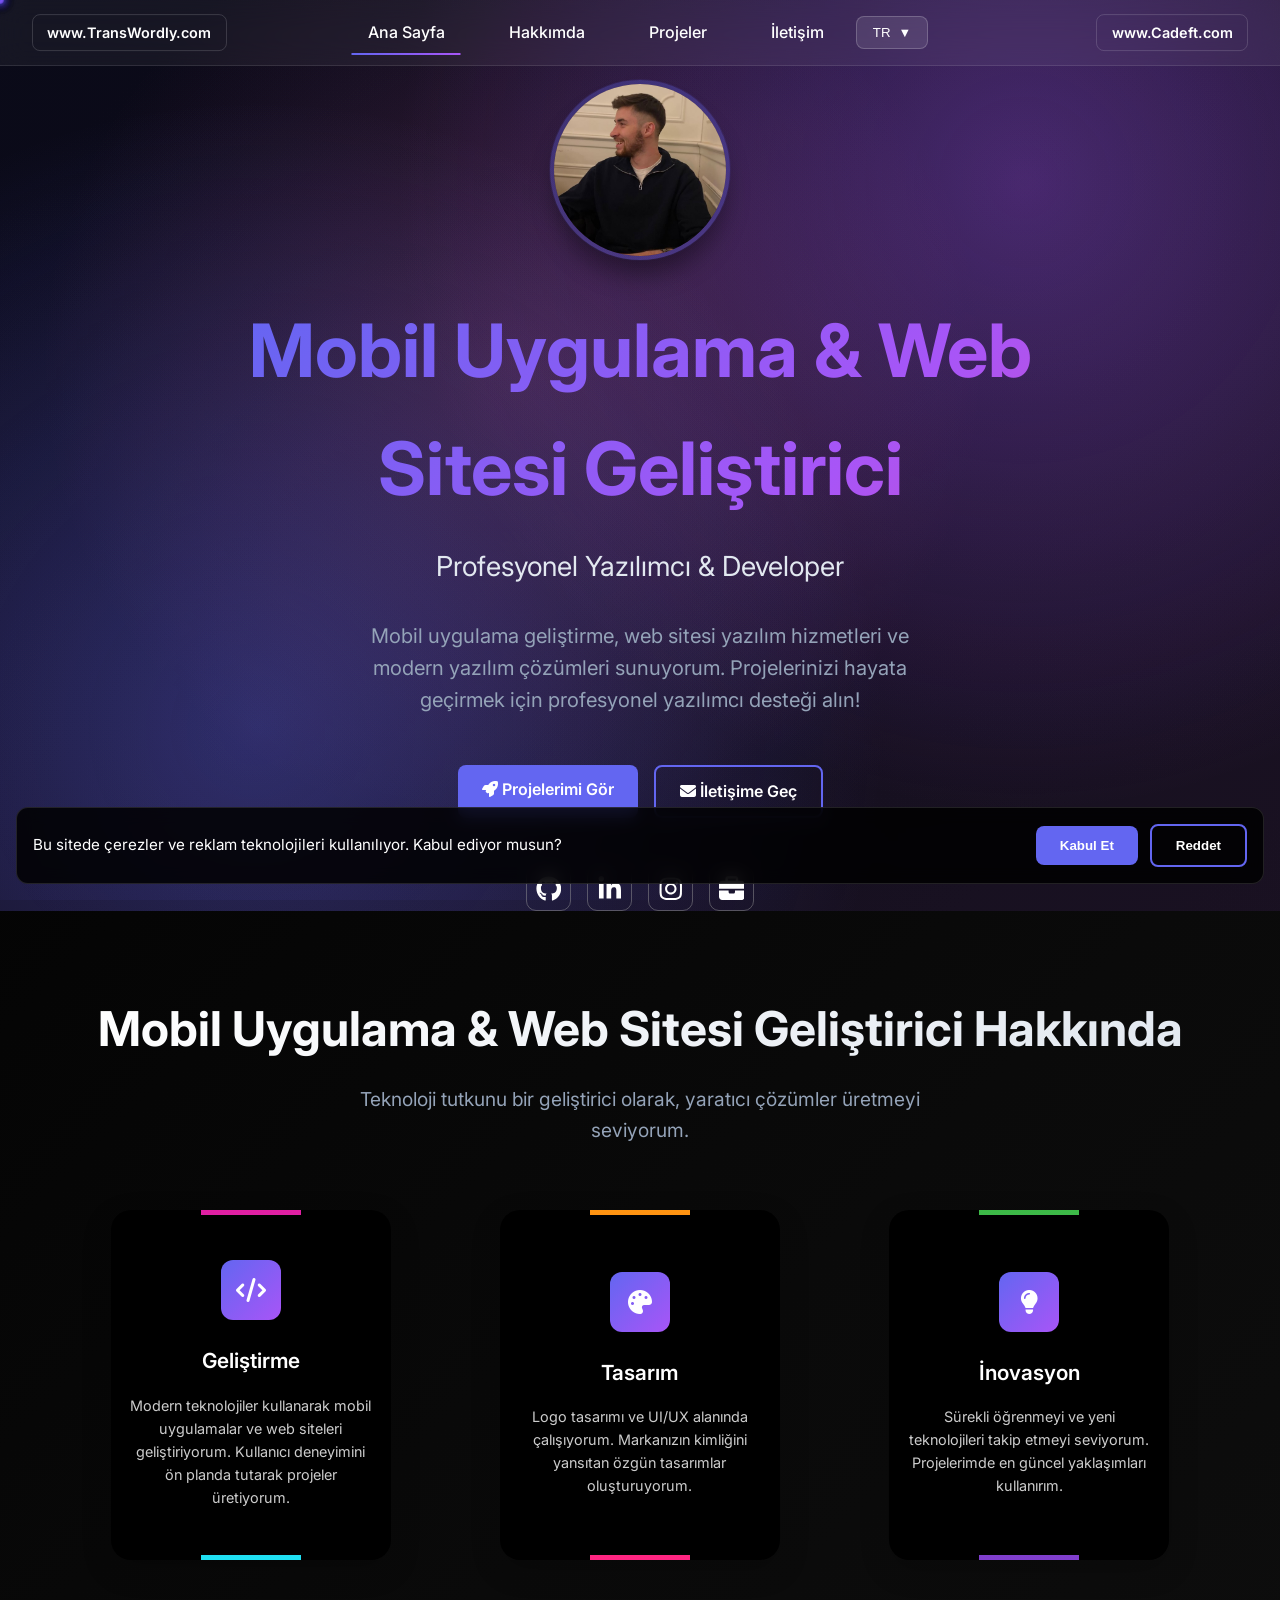
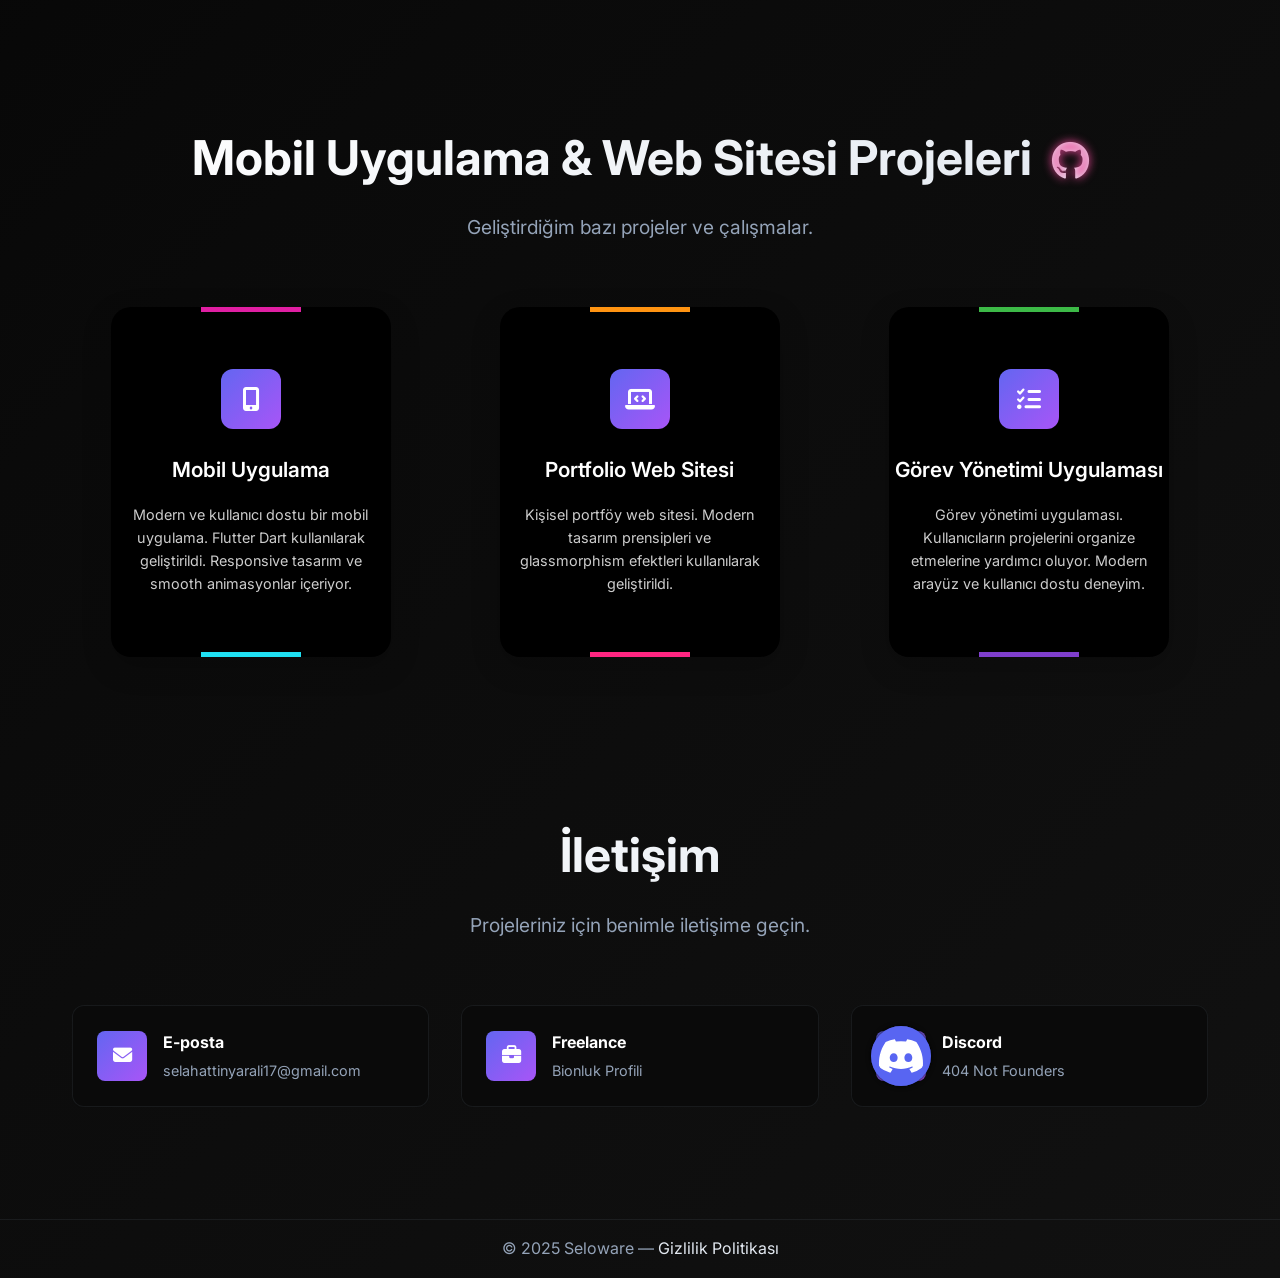
==== commit 47b7ae84: "a" ====
--- a/index.html
+++ b/index.html
@@ -215,6 +215,48 @@
             align-items: center;
         }
 
+        .header-backlink {
+            position: absolute;
+            top: 50%;
+            transform: translateY(-50%);
+            color: var(--text-primary);
+            text-decoration: none;
+            font-weight: 600;
+            font-size: 0.9rem;
+            padding: 0.4rem 0.9rem;
+            border-radius: 8px;
+            border: 1px solid rgba(255, 255, 255, 0.15);
+            transition: all 0.3s ease;
+            white-space: nowrap;
+            z-index: 1001;
+        }
+
+        .header-backlink:hover {
+            background: rgba(99, 102, 241, 0.2);
+            border-color: rgba(99, 102, 241, 0.5);
+        }
+
+        .header-backlink.left {
+            left: 2rem;
+        }
+
+        .header-backlink.right {
+            right: 2rem;
+        }
+
+        @media (max-width: 768px) {
+            .header-backlink {
+                font-size: 0.75rem;
+                padding: 0.3rem 0.5rem;
+            }
+            .header-backlink.left {
+                left: 0.75rem;
+            }
+            .header-backlink.right {
+                right: 0.75rem;
+            }
+        }
+
 
 
 
@@ -1875,6 +1917,8 @@
 
     <!-- Navigation -->
     <nav class="navbar">
+        <a href="https://www.TransWordly.com" class="header-backlink left" target="_blank" rel="noopener">www.TransWordly.com</a>
+        <a href="https://www.Cadeft.com" class="header-backlink right" target="_blank" rel="noopener">www.Cadeft.com</a>
         <div class="nav-container">
             <ul class="nav-links">
                 <li><a href="#home" data-tr="Ana Sayfa" data-en="Home">Ana Sayfa</a></li>
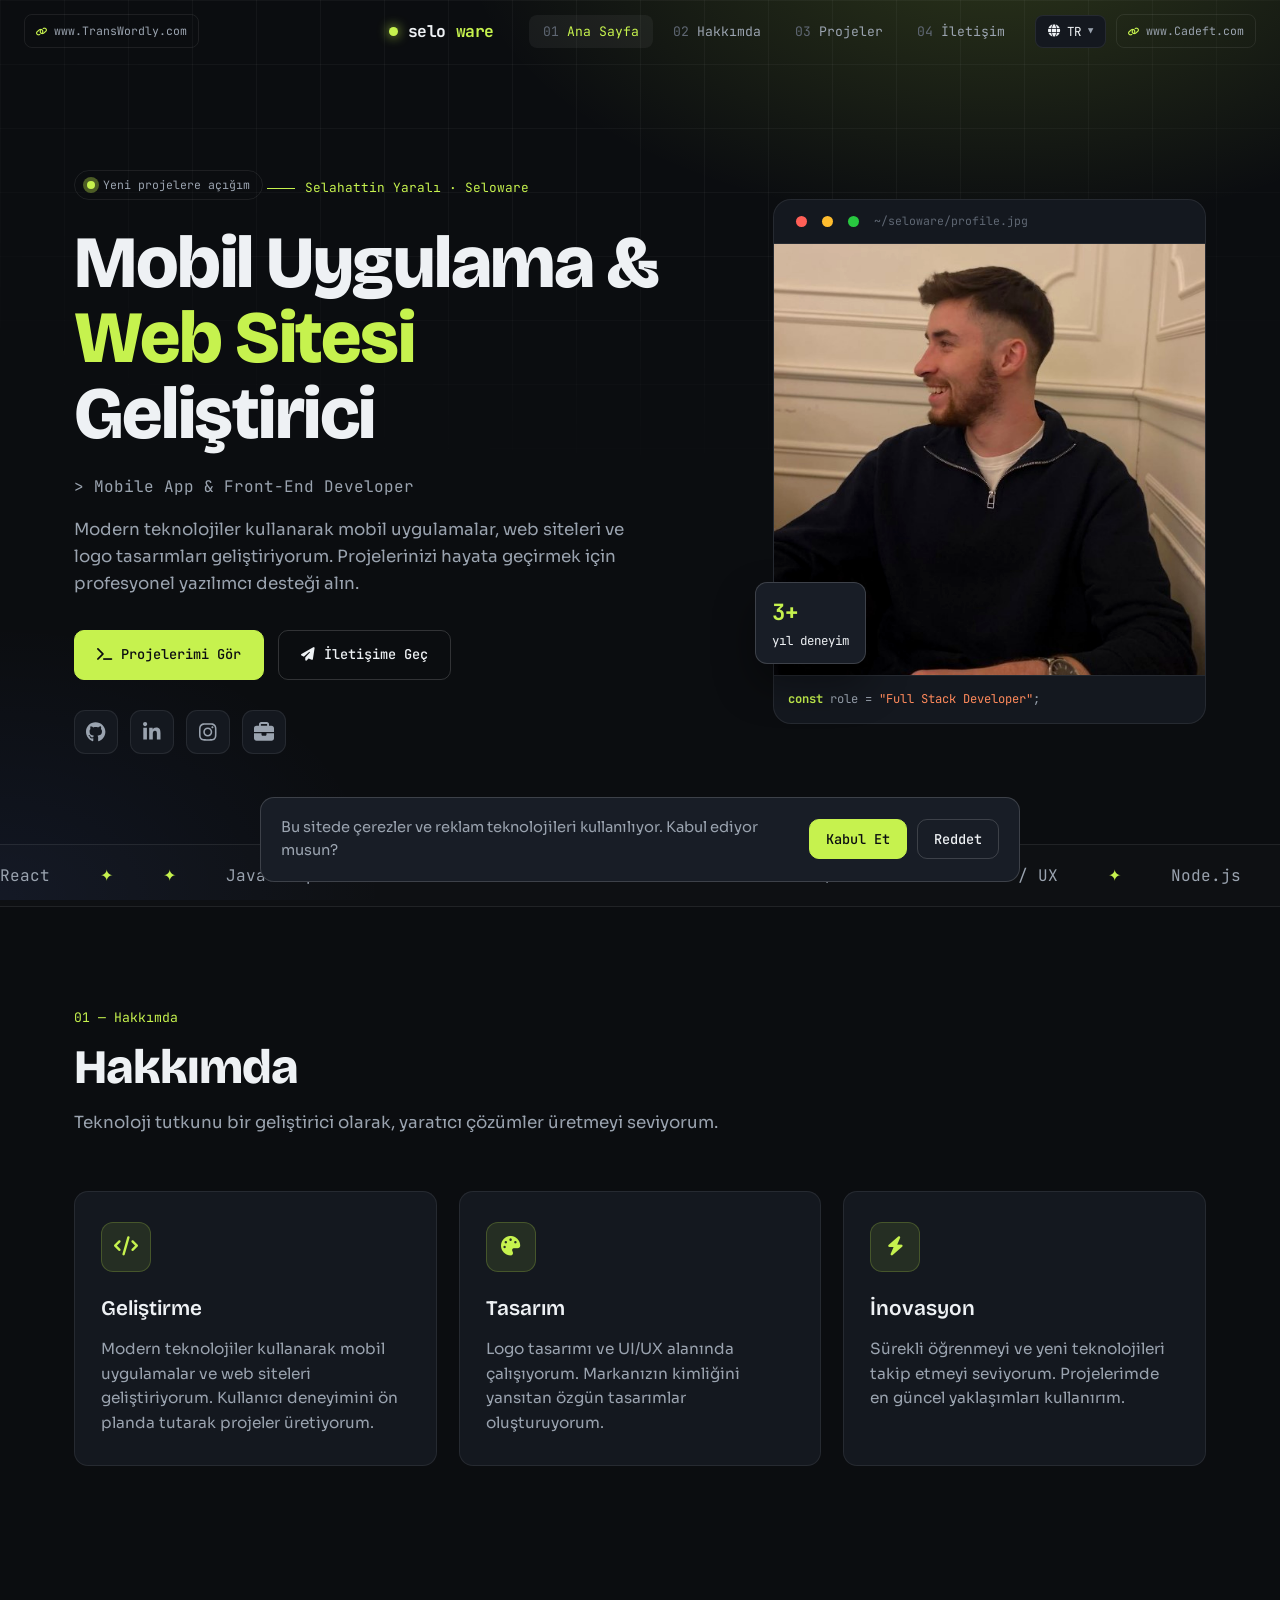
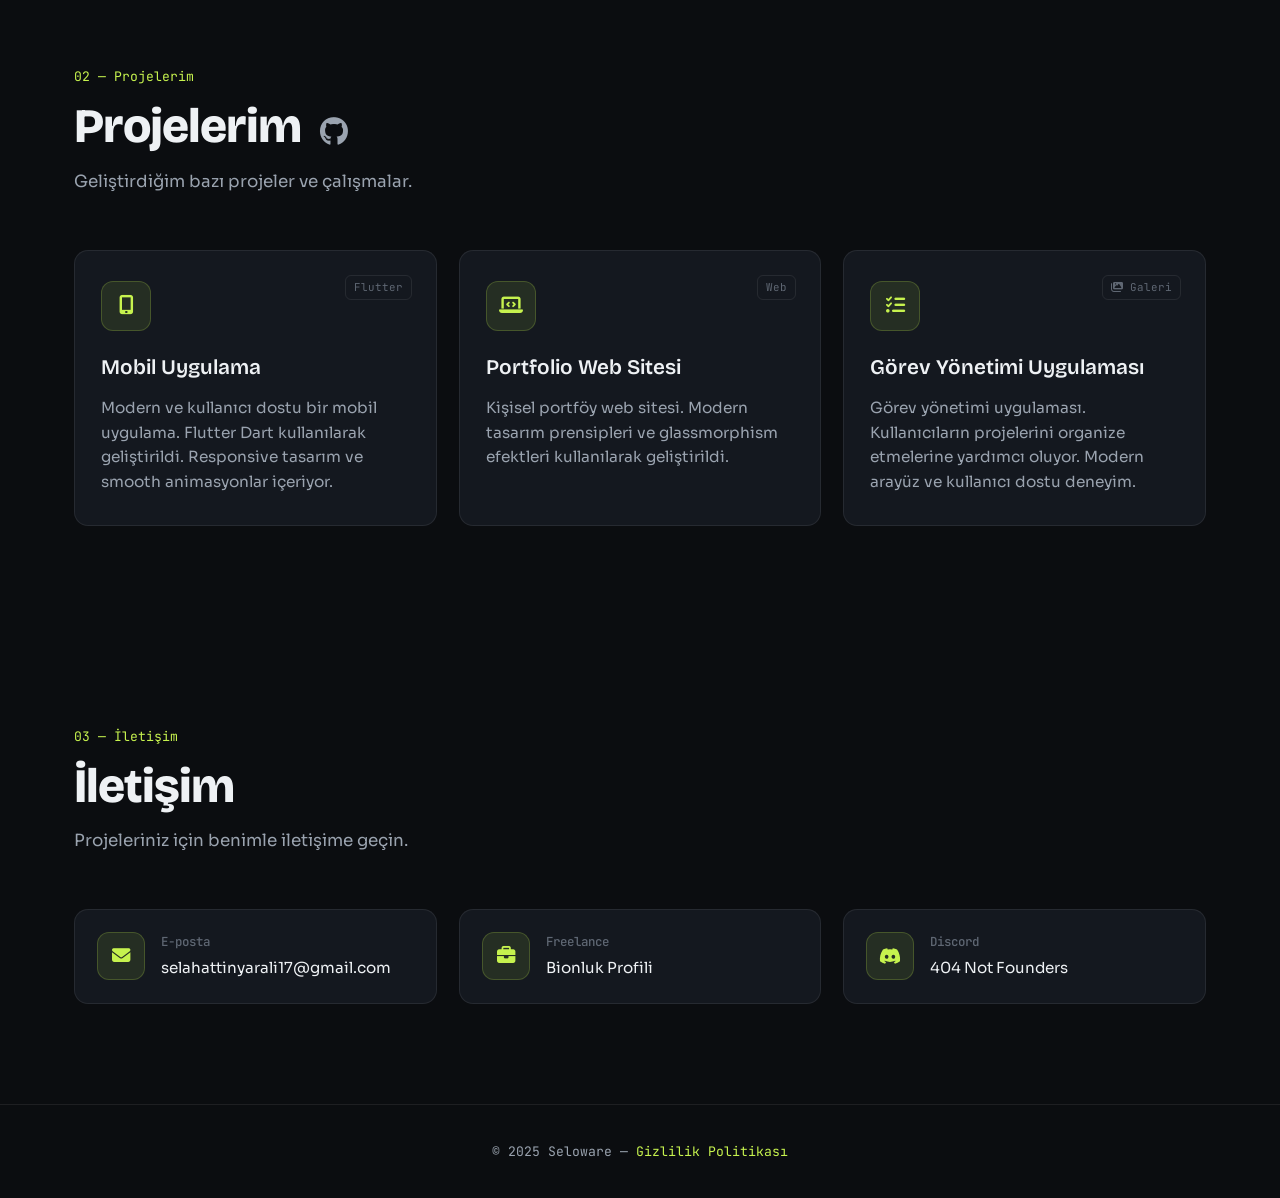
==== commit 32d25742: "x<zs" ====
--- a/index.html
+++ b/index.html
@@ -4,27 +4,19 @@
     <meta name="google-site-verification" content="Y8L6sFxRokNm_kPBsqSNUksVsN97Te5jrmM3yQq_gV4" />
     <meta charset="UTF-8">
     <meta name="viewport" content="width=device-width, initial-scale=1.0">
-    <meta name="msapplication-TileColor" content="#6366f1">
-    
+    <meta name="msapplication-TileColor" content="#0b0d10">
+    <meta name="theme-color" content="#0b0d10">
+
     <!-- SEO Meta Tags -->
     <title>Mobil Uygulama Geliştirici | Web Sitesi Yazılımcı | Seloware Developer</title>
     <meta name="description" content="🚀 Mobil uygulama geliştirme, web sitesi yazılım hizmetleri! Seloware ile profesyonel yazılımcı desteği. React, JavaScript, Flutter uzmanı developer. Ücretsiz danışmanlık için hemen iletişime geçin!">
-    <meta name="keywords" content="mobil uygulama, web sitesi, yazılımcı, yazılım, developer, mobil uygulama geliştirme, web sitesi yapımı, yazılım geliştirme, mobil app developer, web developer, yazılım uzmanı, mobil uygulama yapımı, web sitesi tasarımı, yazılım şirketi, mobil uygulama şirketi, web geliştirme, yazılım projeleri, mobil uygulama projeleri, web projeleri, yazılım çözümleri, mobil çözümler, web çözümler, yazılım danışmanlığı, mobil danışmanlık, web danışmanlık, seloware, selahattin yaralı, react developer, javascript uzmanı, flutter developer, vue.js developer, frontend developer, backend developer, full stack developer, yazılım mühendisi, mobil uygulama mühendisi, web mühendisi, yazılım geliştirici, mobil geliştirici, web geliştirici, yazılım tasarımcı, mobil tasarımcı, web tasarımcı, yazılım mimarı, mobil mimar, web mimar, yazılım analisti, mobil analist, web analist, yazılım testçi, mobil testçi, web testçi, yazılım proje yöneticisi, mobil proje yöneticisi, web proje yöneticisi, yazılım ekip lideri, mobil ekip lideri, web ekip lideri, yazılım başkanı, mobil başkanı, web başkanı, yazılım müdürü, mobil müdürü, web müdürü, yazılım direktörü, mobil direktörü, web direktörü, yazılım genel müdürü, mobil genel müdürü, web genel müdürü, yazılım CEO, mobil CEO, web CEO, yazılım CTO, mobil CTO, web CTO, yazılım COO, mobil COO, web COO, yazılım CFO, mobil CFO, web CFO, yazılım CMO, mobil CMO, web CMO, yazılım CPO, mobil CPO, web CPO, yazılım CRO, mobil CRO, web CRO, yazılım CISO, mobil CISO, web CISO, yazılım CDO, mobil CDO, web CDO, yazılım CAO, mobil CAO, web CAO, yazılım CCO, mobil CCO, web CCO, yazılım CLO, mobil CLO, web CLO, yazılım CKO, mobil CKO, web CKO, yazılım CMO, mobil CMO, web CMO, yazılım CPO, mobil CPO, web CPO, yazılım CRO, mobil CRO, web CRO, yazılım CISO, mobil CISO, web CISO, yazılım CDO, mobil CDO, web CDO, yazılım CAO, mobil CAO, web CAO, yazılım CCO, mobil CCO, web CCO, yazılım CLO, mobil CLO, web CLO, yazılım CKO, mobil CKO, web CKO">
+    <meta name="keywords" content="mobil uygulama, web sitesi, yazılımcı, yazılım, developer, mobil uygulama geliştirme, web sitesi yapımı, yazılım geliştirme, react developer, javascript uzmanı, flutter developer, frontend developer, full stack developer, seloware, selahattin yaralı">
     <meta name="author" content="Selahattin Yaralı - Seloware">
     <meta name="robots" content="index, follow, max-snippet:-1, max-image-preview:large, max-video-preview:-1">
     <meta name="language" content="Turkish">
-    <meta name="revisit-after" content="3 days">
     <meta name="geo.region" content="TR">
     <meta name="geo.placename" content="Turkey">
-    <meta name="rating" content="general">
-    <meta name="distribution" content="global">
-    <meta name="classification" content="business">
-    <meta name="category" content="Technology, Web Development, Mobile Development">
-    <meta name="coverage" content="Worldwide">
-    <meta name="target" content="developers, businesses, startups, entrepreneurs">
-    <meta name="HandheldFriendly" content="True">
-    <meta name="MobileOptimized" content="320">
-    
+
     <!-- Open Graph Meta Tags -->
     <meta property="og:title" content="Mobil Uygulama Geliştirici | Web Sitesi Yazılımcı | Seloware Developer">
     <meta property="og:description" content="🚀 Mobil uygulama geliştirme, web sitesi yazılım hizmetleri! Profesyonel yazılımcı desteği. React, JavaScript, Flutter uzmanı developer.">
@@ -37,53 +29,36 @@
     <meta property="og:site_name" content="Seloware Portfolio">
     <meta property="og:locale" content="tr_TR">
     <meta property="og:locale:alternate" content="en_US">
-    <meta property="article:author" content="Selahattin Yaralı">
-    <meta property="article:publisher" content="https://seloware.online">
-    <meta property="business:contact_data:street_address" content="Turkey">
-    <meta property="business:contact_data:locality" content="Turkey">
-    <meta property="business:contact_data:region" content="TR">
-    <meta property="business:contact_data:country_name" content="Turkey">
-    
+
     <!-- Twitter Card Meta Tags -->
     <meta name="twitter:card" content="summary_large_image">
     <meta name="twitter:title" content="Mobil Uygulama Geliştirici | Web Sitesi Yazılımcı | Seloware">
     <meta name="twitter:description" content="🚀 Mobil uygulama geliştirme, web sitesi yazılım hizmetleri! Profesyonel yazılımcı desteği. React, JavaScript, Flutter uzmanı developer.">
     <meta name="twitter:image" content="https://seloware.online/resimler/poto.jpg">
-    <meta name="twitter:image:alt" content="Seloware - Profesyonel Web ve Mobil Uygulama Geliştirici">
     <meta name="twitter:creator" content="@seloware">
     <meta name="twitter:site" content="@seloware">
-    <meta name="twitter:domain" content="seloware.online">
-    <meta name="twitter:label1" content="Hizmetler">
-    <meta name="twitter:data1" content="Mobil App, Web Tasarım, React Development">
-    <meta name="twitter:label2" content="Lokasyon">
-    <meta name="twitter:data2" content="Turkey">
-    
+
     <!-- Canonical URL -->
     <link rel="canonical" href="https://seloware.online/">
-    
+
     <!-- Favicon and Icons -->
     <link rel="icon" type="image/png" sizes="32x32" href="resimler/sy.png">
     <link rel="icon" type="image/png" sizes="16x16" href="resimler/sy.png">
     <link rel="apple-touch-icon" href="resimler/sy.png">
     <link rel="shortcut icon" href="resimler/sy.png">
-    
+
     <!-- PWA Manifest -->
     <link rel="manifest" href="manifest.json">
-    
+
     <!-- Preconnect for Performance -->
     <link rel="preconnect" href="https://fonts.googleapis.com">
     <link rel="preconnect" href="https://fonts.gstatic.com" crossorigin>
     <link rel="preconnect" href="https://cdnjs.cloudflare.com">
-    
-    <!-- DNS Prefetch -->
-    <link rel="dns-prefetch" href="//fonts.googleapis.com">
-    <link rel="dns-prefetch" href="//cdnjs.cloudflare.com">
-    
+
     <!-- Stylesheets -->
     <link rel="stylesheet" href="https://cdnjs.cloudflare.com/ajax/libs/font-awesome/6.4.0/css/all.min.css">
-    <link href="https://fonts.googleapis.com/css2?family=Inter:wght@300;400;500;600;700&display=swap" rel="stylesheet">
-    <link rel="stylesheet" href="styles.css">
-    
+    <link href="https://fonts.googleapis.com/css2?family=Bricolage+Grotesque:opsz,wght@12..96,400;12..96,600;12..96,800&family=JetBrains+Mono:wght@400;500;700&family=Sora:wght@300;400;500;600&display=swap" rel="stylesheet">
+
     <!-- Structured Data -->
     <script type="application/ld+json">
     {
@@ -101,1845 +76,392 @@
         "https://bionluk.com/seloware"
       ],
       "jobTitle": "Front-End Developer",
-      "worksFor": {
-        "@type": "Organization",
-        "name": "Freelance"
-      },
-      "knowsAbout": [
-        "JavaScript",
-        "React",
-        "Mobile App Development",
-        "Web Development",
-        "UI/UX Design",
-        "Logo Design"
-      ]
+      "worksFor": { "@type": "Organization", "name": "Freelance" },
+      "knowsAbout": ["JavaScript","React","Mobile App Development","Web Development","UI/UX Design","Logo Design"]
     }
     </script>
+
     <style>
         :root {
-            --primary-color: #6366f1;
-            --secondary-color: #a855f7;
-            --accent-color: #ec4899;
-            --success-color: #10b981;
-            --warning-color: #f59e0b;
-            --danger-color: #ef4444;
-            --text-primary: #ffffff;
-            --text-secondary: #e2e8f0;
-            --text-muted: #94a3b8;
-            --text-accent: #60a5fa;
-            --bg-primary: #000000;
-            --bg-secondary: #0a0a0a;
-            --bg-tertiary: #111111;
-            --bg-card: rgba(10, 10, 10, 0.9);
-            --bg-glass: rgba(255, 255, 255, 0.05);
-            --border-color: rgba(148, 163, 184, 0.1);
-            --border-accent: rgba(99, 102, 241, 0.3);
-            --shadow-sm: 0 1px 2px 0 rgba(0, 0, 0, 0.1);
-            --shadow-md: 0 4px 6px -1px rgba(0, 0, 0, 0.2);
-            --shadow-lg: 0 10px 15px -3px rgba(0, 0, 0, 0.3);
-            --shadow-xl: 0 20px 25px -5px rgba(0, 0, 0, 0.4);
-            --shadow-glow: 0 0 20px rgba(99, 102, 241, 0.3);
-            --radius-sm: 0.375rem;
-            --radius-md: 0.5rem;
-            --radius-lg: 0.75rem;
-            --radius-xl: 1rem;
-            --radius-2xl: 1.5rem;
-            --gradient-primary: linear-gradient(135deg, var(--primary-color), var(--secondary-color));
-            --gradient-accent: linear-gradient(135deg, var(--accent-color), var(--warning-color));
-            --gradient-success: linear-gradient(135deg, var(--success-color), var(--accent-color));
-        }
-
-        * {
-            margin: 0;
-            padding: 0;
-            box-sizing: border-box;
-        }
+            --bg: #0b0d10;
+            --bg-soft: #101319;
+            --panel: #14181f;
+            --panel-2: #181d26;
+            --line: rgba(255, 255, 255, 0.08);
+            --line-strong: rgba(255, 255, 255, 0.16);
+            --ink: #eef1f4;
+            --muted: #9aa3af;
+            --faint: #5f6773;
+            --accent: #c6f24e;          /* electric lime — signature */
+            --accent-dim: #9bc23a;
+            --accent-glow: rgba(198, 242, 78, 0.18);
+            --warn: #ff8a5c;
+            --radius: 14px;
+            --maxw: 1180px;
+            --mono: 'JetBrains Mono', ui-monospace, SFMono-Regular, Menlo, monospace;
+            --display: 'Bricolage Grotesque', 'Sora', sans-serif;
+            --body: 'Sora', system-ui, sans-serif;
+        }
+
+        * { margin: 0; padding: 0; box-sizing: border-box; }
+        html { scroll-behavior: smooth; }
 
         body {
-            font-family: 'Inter', -apple-system, BlinkMacSystemFont, sans-serif;
-            background: linear-gradient(135deg, #000000 0%, #0a0a0a 50%, #111111 100%);
-            color: var(--text-primary);
+            font-family: var(--body);
+            background: var(--bg);
+            color: var(--ink);
             line-height: 1.6;
             overflow-x: hidden;
-        }
-
-        /* Glassmorphism Background */
-        .glass-bg {
-            position: fixed;
-            top: 0;
-            left: 0;
-            width: 100%;
-            height: 100%;
-            background: radial-gradient(circle at 20% 80%, rgba(99, 102, 241, 0.1) 0%, transparent 50%),
-                        radial-gradient(circle at 80% 20%, rgba(139, 92, 246, 0.1) 0%, transparent 50%),
-                        radial-gradient(circle at 40% 40%, rgba(6, 182, 212, 0.05) 0%, transparent 50%);
-            pointer-events: none;
-            z-index: -1;
-        }
-
-        /* Navigation */
+            -webkit-font-smoothing: antialiased;
+        }
+
+        /* Blueprint grid + glow atmosphere */
+        .bg-layer {
+            position: fixed; inset: 0; z-index: -2; pointer-events: none;
+            background:
+                radial-gradient(900px 500px at 78% -8%, var(--accent-glow), transparent 60%),
+                radial-gradient(700px 500px at 0% 100%, rgba(90, 130, 255, 0.08), transparent 55%),
+                var(--bg);
+        }
+        .bg-grid {
+            position: fixed; inset: 0; z-index: -1; pointer-events: none; opacity: 0.5;
+            background-image:
+                linear-gradient(to right, var(--line) 1px, transparent 1px),
+                linear-gradient(to bottom, var(--line) 1px, transparent 1px);
+            background-size: 64px 64px;
+            -webkit-mask-image: radial-gradient(ellipse 100% 70% at 50% 0%, #000 35%, transparent 80%);
+            mask-image: radial-gradient(ellipse 100% 70% at 50% 0%, #000 35%, transparent 80%);
+        }
+
+        ::selection { background: var(--accent); color: #0b0d10; }
+
+        a { color: inherit; text-decoration: none; }
+        .container { max-width: var(--maxw); margin: 0 auto; padding: 0 24px; }
+
+        /* ============ NAVBAR ============ */
         .navbar {
-            position: fixed;
-            top: 0;
-            left: 0;
-            right: 0;
-            z-index: 1000;
-            padding: 1rem 2rem;
-            background: rgba(255, 255, 255, 0.05);
-            -webkit-backdrop-filter: blur(15px);
-            backdrop-filter: blur(15px);
-            border-bottom: 1px solid rgba(255, 255, 255, 0.1);
-            transition: all 0.3s cubic-bezier(0.4, 0, 0.2, 1);
-            transform: translateY(0);
-        }
-        
+            position: fixed; top: 0; left: 0; right: 0; z-index: 1000;
+            display: flex; align-items: center; justify-content: space-between;
+            gap: 16px; padding: 14px 24px;
+            border-bottom: 1px solid transparent;
+            transition: background .35s ease, border-color .35s ease, padding .35s ease, transform .4s ease;
+        }
         .navbar.scrolled {
-            background: rgba(0, 0, 0, 0.95);
-            -webkit-backdrop-filter: blur(20px);
-            backdrop-filter: blur(20px);
-            border-bottom: 1px solid rgba(99, 102, 241, 0.3);
-            box-shadow: 0 4px 20px rgba(0, 0, 0, 0.1);
-            padding: 0.75rem 2rem;
-        }
-        
-        .navbar.hidden {
-            transform: translateY(-100%);
-        }
-
-        .nav-container {
-            max-width: 1200px;
-            margin: 0 auto;
-            padding: 0 2rem;
-            display: flex;
-            justify-content: center;
-            align-items: center;
-        }
-
-        .header-backlink {
-            position: absolute;
-            top: 50%;
-            transform: translateY(-50%);
-            color: var(--text-primary);
-            text-decoration: none;
-            font-weight: 600;
-            font-size: 0.9rem;
-            padding: 0.4rem 0.9rem;
-            border-radius: 8px;
-            border: 1px solid rgba(255, 255, 255, 0.15);
-            transition: all 0.3s ease;
-            white-space: nowrap;
-            z-index: 1001;
-        }
-
-        .header-backlink:hover {
-            background: rgba(99, 102, 241, 0.2);
-            border-color: rgba(99, 102, 241, 0.5);
-        }
-
-        .header-backlink.left {
-            left: 2rem;
-        }
-
-        .header-backlink.right {
-            right: 2rem;
-        }
-
-        @media (max-width: 768px) {
-            .header-backlink {
-                font-size: 0.75rem;
-                padding: 0.3rem 0.5rem;
-            }
-            .header-backlink.left {
-                left: 0.75rem;
-            }
-            .header-backlink.right {
-                right: 0.75rem;
-            }
-        }
-
-
-
-
-        .nav-links {
-            display: flex;
-            gap: 2rem;
-            list-style: none;
-        }
-
+            background: rgba(11, 13, 16, 0.82);
+            -webkit-backdrop-filter: blur(14px); backdrop-filter: blur(14px);
+            border-bottom: 1px solid var(--line);
+            padding: 10px 24px;
+        }
+        .navbar.hidden { transform: translateY(-110%); }
+
+        .brand {
+            display: flex; align-items: center; gap: 10px;
+            font-family: var(--mono); font-weight: 700; letter-spacing: -0.5px;
+            font-size: 1.02rem; flex-shrink: 0;
+        }
+        .brand .dot { width: 9px; height: 9px; border-radius: 50%; background: var(--accent); box-shadow: 0 0 12px var(--accent); }
+        .brand b { color: var(--accent); }
+
+        .nav-links { display: flex; gap: 6px; list-style: none; }
         .nav-links a {
-            color: var(--text-primary);
-            text-decoration: none;
-            font-weight: 500;
-            transition: all 0.3s ease;
+            font-family: var(--mono); font-size: .82rem; color: var(--muted);
+            padding: 8px 14px; border-radius: 8px; transition: color .2s, background .2s;
             position: relative;
-            padding: 0.5rem 1rem;
-            border-radius: 8px;
-        }
-        
-        .nav-links a::before {
-            content: '';
-            position: absolute;
-            bottom: 0;
-            left: 50%;
-            width: 0;
-            height: 2px;
-            background: linear-gradient(90deg, var(--primary-color), var(--secondary-color));
-            transition: all 0.3s ease;
-            transform: translateX(-50%);
-        }
-        
-        .nav-links a:hover {
-            color: var(--primary-color);
-            background: rgba(99, 102, 241, 0.1);
-            transform: translateY(-2px);
-        }
-        
-        .nav-links a:hover::before {
-            width: 80%;
-        }
-
-        /* Language Selector */
-        .language-selector {
-            position: relative;
-            margin-left: 1rem;
-        }
-
+        }
+        .nav-links a::before { content: "0" counter(navc) " "; counter-increment: navc; color: var(--faint); }
+        .nav-links { counter-reset: navc; }
+        .nav-links a:hover, .nav-links a.active { color: var(--ink); background: rgba(255,255,255,.05); }
+        .nav-links a.active { color: var(--accent); }
+
+        .nav-right { display: flex; align-items: center; gap: 10px; flex-shrink: 0; }
+
+        /* Backlinks */
+        .backlink {
+            font-family: var(--mono); font-size: .72rem; color: var(--muted);
+            border: 1px solid var(--line); padding: 7px 11px; border-radius: 8px;
+            transition: all .2s ease; white-space: nowrap; display: inline-flex; align-items: center; gap: 6px;
+        }
+        .backlink i { color: var(--accent); font-size: .8em; }
+        .backlink:hover { color: var(--ink); border-color: var(--accent); box-shadow: 0 0 0 1px var(--accent-glow); }
+        .backlink--left { margin-right: auto; }
+
+        /* Language selector */
+        .language-selector { position: relative; }
         .language-toggle {
-            background: rgba(255, 255, 255, 0.1);
-            border: 1px solid rgba(255, 255, 255, 0.2);
-            color: var(--text-primary);
-            padding: 0.5rem 1rem;
-            border-radius: 8px;
-            cursor: pointer;
-            font-weight: 500;
-            transition: all 0.3s ease;
-            display: flex;
-            align-items: center;
-            gap: 0.5rem;
-        }
-
-        .language-toggle:hover {
-            background: rgba(99, 102, 241, 0.2);
-            transform: translateY(-2px);
-        }
-
+            font-family: var(--mono); font-size: .78rem; color: var(--ink);
+            background: var(--panel); border: 1px solid var(--line);
+            padding: 7px 12px; border-radius: 8px; cursor: pointer;
+            display: inline-flex; align-items: center; gap: 7px; transition: border-color .2s;
+        }
+        .language-toggle:hover { border-color: var(--line-strong); }
+        .language-arrow { font-size: .55rem; color: var(--muted); }
         .language-dropdown {
-            position: absolute;
-            top: 100%;
-            right: 0;
-            background: rgba(0, 0, 0, 0.98);
-            -webkit-backdrop-filter: blur(20px);
-            backdrop-filter: blur(20px);
-            border: 1px solid rgba(255, 255, 255, 0.1);
-            border-radius: 8px;
-            padding: 0.5rem 0;
-            min-width: 120px;
-            opacity: 0;
-            visibility: hidden;
-            transform: translateY(-10px);
-            transition: all 0.3s ease;
-            z-index: 1001;
-        }
-
-        .language-dropdown.active {
-            opacity: 1;
-            visibility: visible;
-            transform: translateY(0);
-        }
-
+            position: absolute; top: calc(100% + 8px); right: 0; min-width: 96px;
+            background: var(--panel); border: 1px solid var(--line); border-radius: 10px;
+            padding: 6px; opacity: 0; visibility: hidden; transform: translateY(-6px);
+            transition: all .2s ease; z-index: 50;
+        }
+        .language-dropdown.active { opacity: 1; visibility: visible; transform: translateY(0); }
         .language-option {
-            display: flex;
-            align-items: center;
-            gap: 0.5rem;
-            padding: 0.5rem 1rem;
-            color: var(--text-primary);
-            text-decoration: none;
-            transition: all 0.3s ease;
-            cursor: pointer;
-        }
-
-        .language-option:hover {
-            background: rgba(99, 102, 241, 0.2);
-            color: var(--primary-color);
-        }
-
-        .language-option.active {
-            background: rgba(99, 102, 241, 0.3);
-            color: var(--primary-color);
-        }
-
-
-
-        /* Mobile Menu */
-        .mobile-menu-toggle {
-            display: none;
-            flex-direction: column;
-            cursor: pointer;
-            padding: 8px;
-            border-radius: 8px;
-            transition: all 0.3s ease;
-            background: rgba(255, 255, 255, 0.1);
-            border: 1px solid rgba(255, 255, 255, 0.2);
-        }
-
-        .mobile-menu-toggle:hover {
-            background: rgba(99, 102, 241, 0.2);
-            transform: scale(1.05);
-        }
-
-        .hamburger-line {
-            width: 25px;
-            height: 3px;
-            background: var(--text-primary);
-            margin: 3px 0;
-            transition: all 0.3s ease;
-            border-radius: 2px;
-        }
-
-        .mobile-menu-toggle.active .hamburger-line:nth-child(1) {
-            transform: rotate(45deg) translate(6px, 6px);
-        }
-
-        .mobile-menu-toggle.active .hamburger-line:nth-child(2) {
-            opacity: 0;
-        }
-
-        .mobile-menu-toggle.active .hamburger-line:nth-child(3) {
-            transform: rotate(-45deg) translate(6px, -6px);
-        }
-
+            font-family: var(--mono); font-size: .78rem; color: var(--muted);
+            padding: 8px 10px; border-radius: 7px; cursor: pointer; transition: all .15s;
+        }
+        .language-option:hover { background: rgba(255,255,255,.05); color: var(--ink); }
+        .language-option.active { color: var(--accent); }
+
+        .mobile-menu-toggle { display: none; flex-direction: column; gap: 5px; cursor: pointer; padding: 6px; }
+        .mobile-menu-toggle .hamburger-line { width: 24px; height: 2px; background: var(--ink); transition: .3s; border-radius: 2px; }
+        .mobile-menu-toggle.active .hamburger-line:nth-child(1) { transform: translateY(7px) rotate(45deg); }
+        .mobile-menu-toggle.active .hamburger-line:nth-child(2) { opacity: 0; }
+        .mobile-menu-toggle.active .hamburger-line:nth-child(3) { transform: translateY(-7px) rotate(-45deg); }
+
+        /* Mobile menu drawer */
         .mobile-menu {
-            position: fixed;
-            top: 0;
-            left: -100%;
-            width: 100%;
-            height: 100vh;
-            background: rgba(0, 0, 0, 0.99);
-            -webkit-backdrop-filter: blur(20px);
-            backdrop-filter: blur(20px);
-            z-index: 999;
-            transition: all 0.3s cubic-bezier(0.4, 0, 0.2, 1);
-            display: flex;
-            flex-direction: column;
-            justify-content: center;
-            align-items: center;
-        }
-
-        .mobile-menu.active {
-            left: 0;
-        }
-
-        .mobile-nav-links {
-            display: flex;
-            flex-direction: column;
-            gap: 2rem;
-            list-style: none;
-            text-align: center;
-        }
-
-        .mobile-nav-links a {
-            color: var(--text-primary);
-            text-decoration: none;
-            font-size: 1.5rem;
-            font-weight: 600;
-            padding: 1rem 2rem;
-            border-radius: 12px;
-            transition: all 0.3s ease;
-            position: relative;
-            overflow: hidden;
-        }
-
-        .mobile-nav-links a::before {
-            content: '';
-            position: absolute;
-            top: 0;
-            left: -100%;
-            width: 100%;
-            height: 100%;
-            background: linear-gradient(90deg, var(--primary-color), var(--secondary-color));
-            transition: all 0.3s ease;
-            z-index: -1;
-        }
-
-        .mobile-nav-links a:hover::before {
-            left: 0;
-        }
-
-        .mobile-nav-links a:hover {
-            color: white;
-            transform: scale(1.05);
-        }
-
-        .mobile-menu-close {
-            position: absolute;
-            top: 2rem;
-            right: 2rem;
-            background: rgba(255, 255, 255, 0.1);
-            border: 2px solid rgba(255, 255, 255, 0.3);
-            color: var(--text-primary);
-            font-size: 2rem;
-            cursor: pointer;
-            padding: 0.5rem;
-            border-radius: 50%;
-            transition: all 0.3s ease;
-            width: 50px;
-            height: 50px;
-            display: flex;
-            align-items: center;
-            justify-content: center;
-            z-index: 1002;
-            font-weight: bold;
-        }
-
-        .mobile-menu-close:hover {
-            background: rgba(255, 255, 255, 0.2);
-            border-color: rgba(255, 255, 255, 0.5);
-            transform: rotate(90deg) scale(1.1);
-        }
-
-        .mobile-menu-close:active {
-            transform: rotate(90deg) scale(0.95);
-        }
-
-        /* Container */
-        .container {
-            max-width: 1200px;
-            margin: 0 auto;
-            padding: 0 2rem;
-        }
-
-        /* Hero Section */
-        .hero {
-            min-height: 100vh;
-            display: flex;
-            align-items: center;
-            justify-content: center;
-            text-align: center;
-            position: relative;
-            padding-top: 80px;
-            background: linear-gradient(135deg, 
-                rgba(99, 102, 241, 0.1) 0%, 
-                rgba(168, 85, 247, 0.1) 25%,
-                rgba(236, 72, 153, 0.1) 50%,
-                rgba(251, 146, 60, 0.1) 75%,
-                rgba(34, 197, 94, 0.1) 100%);
-            background-size: 400% 400%;
-            animation: gradientShift 15s ease infinite;
-            overflow: hidden;
-        }
-        
-        .hero::before {
-            content: '';
-            position: absolute;
-            top: 0;
-            left: 0;
-            right: 0;
-            bottom: 0;
-            background: radial-gradient(circle at 20% 80%, rgba(99, 102, 241, 0.3) 0%, transparent 50%),
-                        radial-gradient(circle at 80% 20%, rgba(168, 85, 247, 0.3) 0%, transparent 50%),
-                        radial-gradient(circle at 40% 40%, rgba(236, 72, 153, 0.2) 0%, transparent 50%);
-            animation: floatingOrbs 20s ease-in-out infinite;
-            pointer-events: none;
-        }
-        
-        @keyframes gradientShift {
-            0%, 100% { background-position: 0% 50%; }
-            50% { background-position: 100% 50%; }
-        }
-        
-        @keyframes floatingOrbs {
-            0%, 100% { transform: translate(0, 0) rotate(0deg); }
-            33% { transform: translate(30px, -30px) rotate(120deg); }
-            66% { transform: translate(-20px, 20px) rotate(240deg); }
-        }
-
-        .hero-content {
-            max-width: 800px;
-            animation: fadeInUp 1s ease-out;
-            position: relative;
-            z-index: 1;
-            -webkit-user-select: none;
-            user-select: none;
-        }
-
-        .profile-image {
-            width: 180px;
-            height: 180px;
-            border-radius: 50%;
-            margin: 0 auto 2rem;
-            position: relative;
-            overflow: hidden;
-            border: 4px solid rgba(99, 102, 241, 0.3);
-            box-shadow: var(--shadow-xl), 0 0 0 1px rgba(99, 102, 241, 0.1);
-            transition: all 0.3s ease;
-        }
-
-        .profile-image:hover {
-            transform: scale(1.05);
-            box-shadow: var(--shadow-xl), 0 0 30px rgba(99, 102, 241, 0.3);
-        }
-
-        .profile-image img {
-            width: 100%;
-            height: 100%;
-            object-fit: cover;
-        }
+            position: fixed; inset: 0; z-index: 999; background: rgba(8,10,13,.96);
+            -webkit-backdrop-filter: blur(12px); backdrop-filter: blur(12px);
+            display: flex; flex-direction: column; align-items: center; justify-content: center; gap: 26px;
+            opacity: 0; visibility: hidden; transition: opacity .3s ease, visibility .3s ease;
+        }
+        .mobile-menu.active { opacity: 1; visibility: visible; }
+        .mobile-nav-links { list-style: none; text-align: center; display: flex; flex-direction: column; gap: 18px; }
+        .mobile-nav-links a { font-family: var(--display); font-size: 2rem; font-weight: 600; color: var(--ink); }
+        .mobile-nav-links a:hover { color: var(--accent); }
+
+        /* ============ HERO ============ */
+        .hero { position: relative; padding: 170px 0 90px; }
+        .hero-grid {
+            display: grid; grid-template-columns: 1.35fr 0.9fr; gap: 50px; align-items: center;
+        }
+        .eyebrow {
+            font-family: var(--mono); font-size: .8rem; color: var(--accent);
+            display: inline-flex; align-items: center; gap: 10px; margin-bottom: 22px;
+        }
+        .eyebrow::before { content: ""; width: 28px; height: 1px; background: var(--accent); }
+        .status-pill {
+            display: inline-flex; align-items: center; gap: 8px; font-family: var(--mono);
+            font-size: .72rem; color: var(--muted); border: 1px solid var(--line);
+            padding: 5px 12px; border-radius: 999px; margin-bottom: 26px;
+        }
+        .status-pill .live { width: 8px; height: 8px; border-radius: 50%; background: var(--accent); position: relative; }
+        .status-pill .live::after { content: ""; position: absolute; inset: -4px; border-radius: 50%; background: var(--accent); opacity: .35; animation: ping 1.8s ease-out infinite; }
+        @keyframes ping { 0% { transform: scale(.6); opacity: .6; } 100% { transform: scale(2.2); opacity: 0; } }
 
         .hero-title {
-            font-size: clamp(2.875rem, 5.75vw, 4.6rem);
-            font-weight: 700;
-            margin-bottom: 1rem;
-            background: linear-gradient(135deg, 
-                #6366f1 0%, 
-                #a855f7 25%, 
-                #ec4899 50%, 
-                #f59e0b 75%, 
-                #10b981 100%);
-            background-size: 300% 300%;
-            -webkit-background-clip: text;
-            -webkit-text-fill-color: transparent;
-            background-clip: text;
-            animation: textGradient 4s ease-in-out infinite;
-            position: relative;
-            z-index: 1;
-            -webkit-user-select: none;
-            user-select: none;
-        }
-        
-        @keyframes textGradient {
-            0%, 100% { background-position: 0% 50%; }
-            50% { background-position: 100% 50%; }
-        }
-
-        .hero-subtitle {
-            font-size: clamp(1.38rem, 2.875vw, 1.725rem);
-            color: var(--text-secondary);
-            margin-bottom: 2rem;
-            font-weight: 400;
-            -webkit-user-select: none;
-            user-select: none;
-        }
-
-        .hero-description {
-            font-size: 1.265rem;
-            color: var(--text-muted);
-            margin-bottom: 3rem;
-            max-width: 600px;
-            margin-left: auto;
-            margin-right: auto;
-            -webkit-user-select: none;
-            user-select: none;
-        }
-
-        /* Buttons */
-        .btn-group {
-            display: flex;
-            gap: 1rem;
-            justify-content: center;
-            flex-wrap: wrap;
-            margin-bottom: 3rem;
-        }
-
+            font-family: var(--display); font-weight: 800; letter-spacing: -1.5px;
+            font-size: clamp(2.6rem, 6vw, 4.6rem); line-height: 1.02; margin-bottom: 22px;
+        }
+        .hero-title .hl { color: var(--accent); }
+        .hero-subtitle { font-family: var(--mono); color: var(--muted); font-size: 1rem; margin-bottom: 18px; }
+        .hero-description { color: var(--muted); font-size: 1.05rem; max-width: 560px; margin-bottom: 32px; }
+
+        .btn-group { display: flex; flex-wrap: wrap; gap: 14px; margin-bottom: 30px; }
         .btn {
-            display: inline-block;
-            padding: 0.75rem 1.5rem;
-            border-radius: 0.5rem;
-            text-decoration: none;
-            font-weight: 600;
-            text-align: center;
-            transition: all 0.3s ease;
-            border: none;
-            cursor: pointer;
-        }
-        
-        .btn-primary {
-            background: var(--primary-color);
-            color: white;
-        }
-        
-        .btn-primary:hover {
-            background: var(--secondary-color);
-            transform: translateY(-2px);
-        }
-        
-        .btn-secondary {
-            background: transparent;
-            color: var(--text-primary);
-            border: 2px solid var(--primary-color);
-        }
-        
-        .btn-secondary:hover {
-            background: var(--primary-color);
-            color: white;
-        }
-
-        /* Social Links */
-        .social-links {
-            display: flex;
-            justify-content: center;
-            gap: 1rem;
-        }
-
-        .Btn {
-            width: 45px;
-            height: 45px;
-            display: flex;
-            align-items: center;
-            justify-content: center;
-            border: none;
-            background-color: transparent;
-            position: relative;
-            border-radius: 7px;
-            cursor: pointer;
-            transition: all 0.3s cubic-bezier(0.4, 0, 0.2, 1);
-            text-decoration: none;
-            transform-origin: center;
-        }
-
-        .svgContainer {
-            width: 100%;
-            height: 100%;
-            display: flex;
-            align-items: center;
-            justify-content: center;
-            background-color: transparent;
-            -webkit-backdrop-filter: blur(0px);
-            backdrop-filter: blur(0px);
-            letter-spacing: 0.8px;
-            border-radius: 10px;
-            transition: all 0.3s cubic-bezier(0.4, 0, 0.2, 1);
-            border: 1px solid rgba(156, 156, 156, 0.466);
-            z-index: 1;
-        }
-
-        .BG {
-            position: absolute;
-            content: "";
-            width: 100%;
-            height: 100%;
-            background: #181818;
-            z-index: 0;
-            border-radius: 10px;
-            pointer-events: none;
-            transition: all 0.3s cubic-bezier(0.4, 0, 0.2, 1);
-            transform: scale(0.8);
-            opacity: 0;
-        }
-
-        .Btn:hover .BG {
-            transform: scale(1) rotate(10deg);
-            opacity: 1;
-        }
-
-        .Btn:hover .svgContainer {
-            background-color: rgba(156, 156, 156, 0.466);
-            -webkit-backdrop-filter: blur(4px);
-            backdrop-filter: blur(4px);
-            transform: translateY(-2px);
-        }
-
-        .Btn:active {
-            transform: scale(0.95);
-        }
-
-        .Btn svg {
-            transition: transform 0.2s cubic-bezier(0.4, 0, 0.2, 1);
-        }
-
-        .Btn:hover svg {
-            transform: scale(1.1);
-        }
-
-        /* GitHub hover - siyah/gri */
-        .Btn[href*="github"]:hover .BG {
-            background: linear-gradient(135deg, #333, #000);
-        }
-
-        .Btn[href*="github"]:hover .svgContainer {
-            background-color: rgba(51, 51, 51, 0.466);
-            border-color: rgba(255, 255, 255, 0.3);
-        }
-
-        /* LinkedIn hover - mavi */
-        .Btn[href*="linkedin"]:hover .BG {
-            background: linear-gradient(135deg, #0077b5, #004182);
-        }
-
-        .Btn[href*="linkedin"]:hover .svgContainer {
-            background-color: rgba(0, 119, 181, 0.466);
-            border-color: rgba(0, 119, 181, 0.6);
-        }
-
-        /* Instagram hover - pembe/mor gradyan */
-        .Btn[href*="instagram"]:hover .BG {
-            background: linear-gradient(135deg, #e4405f, #833ab4, #fccc63);
-        }
-
-        .Btn[href*="instagram"]:hover .svgContainer {
-            background-color: rgba(228, 64, 95, 0.466);
-            border-color: rgba(228, 64, 95, 0.6);
-        }
-
-        /* Bionluk hover - kırmızı */
-        .Btn[href*="bionluk"]:hover .BG {
-            background: linear-gradient(135deg, #dc3545, #c82333);
-        }
-
-        .Btn[href*="bionluk"]:hover .svgContainer {
-            background-color: rgba(220, 53, 69, 0.466);
-            border-color: rgba(220, 53, 69, 0.6);
-        }
-
-        .Btn svg {
-            width: 1.6em;
-            height: 1.6em;
-        }
-
-        /* Sections */
-        .section {
-            padding: 5rem 0;
-            position: relative;
-        }
-
-        .section-header {
-            text-align: center;
-            margin-bottom: 4rem;
-        }
-
+            font-family: var(--mono); font-size: .85rem; font-weight: 500;
+            display: inline-flex; align-items: center; gap: 9px;
+            padding: 13px 22px; border-radius: 10px; cursor: pointer;
+            transition: transform .18s ease, box-shadow .25s ease, background .25s ease, border-color .25s;
+        }
+        .btn-primary { background: var(--accent); color: #0b0d10; border: 1px solid var(--accent); }
+        .btn-primary:hover { transform: translateY(-2px); box-shadow: 0 10px 30px var(--accent-glow); }
+        .btn-secondary { background: transparent; color: var(--ink); border: 1px solid var(--line-strong); }
+        .btn-secondary:hover { border-color: var(--accent); color: var(--accent); transform: translateY(-2px); }
+
+        .social-links { display: flex; gap: 12px; }
+        .social-links a {
+            width: 44px; height: 44px; border-radius: 11px; border: 1px solid var(--line);
+            display: grid; place-items: center; background: var(--panel); transition: all .2s ease;
+        }
+        .social-links a svg { fill: var(--muted); transition: fill .2s; }
+        .social-links a:hover { border-color: var(--accent); transform: translateY(-3px); box-shadow: 0 0 0 1px var(--accent-glow); }
+        .social-links a:hover svg { fill: var(--accent); }
+
+        /* Hero portrait / code card */
+        .hero-visual { position: relative; }
+        .portrait-card {
+            border: 1px solid var(--line); border-radius: 18px; overflow: hidden;
+            background: var(--panel); position: relative;
+        }
+        .portrait-head {
+            display: flex; align-items: center; gap: 7px; padding: 12px 14px; border-bottom: 1px solid var(--line);
+            font-family: var(--mono); font-size: .72rem; color: var(--faint);
+        }
+        .portrait-head .tl { width: 11px; height: 11px; border-radius: 50%; }
+        .tl.r { background: #ff5f57; } .tl.y { background: #febc2e; } .tl.g { background: #28c840; }
+        .portrait-head span { margin-left: 8px; }
+        .portrait-card img { width: 100%; display: block; aspect-ratio: 1/1; object-fit: cover; filter: saturate(1.05) contrast(1.03); }
+        .portrait-foot { padding: 14px; font-family: var(--mono); font-size: .76rem; color: var(--muted); border-top: 1px solid var(--line); }
+        .portrait-foot b { color: var(--accent); }
+        .float-badge {
+            position: absolute; left: -18px; bottom: 60px; background: var(--panel-2);
+            border: 1px solid var(--line-strong); border-radius: 12px; padding: 12px 16px;
+            font-family: var(--mono); font-size: .78rem; box-shadow: 0 20px 40px rgba(0,0,0,.4);
+            animation: floaty 4s ease-in-out infinite;
+        }
+        .float-badge .n { font-size: 1.4rem; font-weight: 700; color: var(--accent); display: block; }
+        @keyframes floaty { 0%,100% { transform: translateY(0); } 50% { transform: translateY(-10px); } }
+
+        /* ============ MARQUEE ============ */
+        .marquee { border-top: 1px solid var(--line); border-bottom: 1px solid var(--line); overflow: hidden; padding: 18px 0; background: rgba(255,255,255,.015); }
+        .marquee-track { display: flex; gap: 50px; width: max-content; animation: scroll 28s linear infinite; }
+        .marquee:hover .marquee-track { animation-play-state: paused; }
+        .marquee-track span { font-family: var(--mono); font-size: 1rem; color: var(--muted); display: inline-flex; align-items: center; gap: 50px; white-space: nowrap; }
+        .marquee-track span::after { content: "✦"; color: var(--accent); }
+        @keyframes scroll { to { transform: translateX(-50%); } }
+
+        /* ============ SECTIONS ============ */
+        .section { padding: 100px 0; }
+        .section-header { margin-bottom: 54px; max-width: 720px; }
+        .section-index { font-family: var(--mono); font-size: .82rem; color: var(--accent); margin-bottom: 14px; display: block; }
         .section-title {
-            font-size: clamp(2rem, 4vw, 3rem);
-            font-weight: 700;
-            margin-bottom: 1rem;
-            background: linear-gradient(135deg, var(--text-primary), var(--text-secondary));
-            -webkit-background-clip: text;
-            -webkit-text-fill-color: transparent;
-            background-clip: text;
-        }
-
-        .section-subtitle {
-            font-size: 1.2rem;
-            color: var(--text-muted);
-            max-width: 600px;
-            margin: 0 auto;
-        }
-
-        /* GitHub Icon Blinking Colorful Effect */
-        .github-blink {
-            display: inline-block;
-            color: var(--accent-color);
-            text-decoration: none;
-            margin-left: 10px;
-            font-size: 0.8em;
-            transition: all 0.3s ease;
-            animation: colorfulBlink 2s infinite;
-            text-shadow: 0 0 10px currentColor;
-        }
-
-        .github-blink:hover {
-            animation: fastColorfulBlink 0.5s infinite;
-            transform: scale(1.1);
-        }
-
-        @keyframes colorfulBlink {
-            0% { 
-                color: #ec4899; 
-                text-shadow: 0 0 10px #ec4899, 0 0 20px #ec4899;
-            }
-            16.66% { 
-                color: #a855f7; 
-                text-shadow: 0 0 10px #a855f7, 0 0 20px #a855f7;
-            }
-            33.33% { 
-                color: #6366f1; 
-                text-shadow: 0 0 10px #6366f1, 0 0 20px #6366f1;
-            }
-            50% { 
-                color: #06b6d4; 
-                text-shadow: 0 0 10px #06b6d4, 0 0 20px #06b6d4;
-            }
-            66.66% { 
-                color: #10b981; 
-                text-shadow: 0 0 10px #10b981, 0 0 20px #10b981;
-            }
-            83.33% { 
-                color: #f59e0b; 
-                text-shadow: 0 0 10px #f59e0b, 0 0 20px #f59e0b;
-            }
-            100% { 
-                color: #ec4899; 
-                text-shadow: 0 0 10px #ec4899, 0 0 20px #ec4899;
-            }
-        }
-
-        @keyframes fastColorfulBlink {
-            0% { 
-                color: #ec4899; 
-                text-shadow: 0 0 15px #ec4899, 0 0 30px #ec4899;
-                transform: scale(1.1);
-            }
-            25% { 
-                color: #a855f7; 
-                text-shadow: 0 0 15px #a855f7, 0 0 30px #a855f7;
-                transform: scale(1.15);
-            }
-            50% { 
-                color: #6366f1; 
-                text-shadow: 0 0 15px #6366f1, 0 0 30px #6366f1;
-                transform: scale(1.1);
-            }
-            75% { 
-                color: #06b6d4; 
-                text-shadow: 0 0 15px #06b6d4, 0 0 30px #06b6d4;
-                transform: scale(1.15);
-            }
-            100% { 
-                color: #ec4899; 
-                text-shadow: 0 0 15px #ec4899, 0 0 30px #ec4899;
-                transform: scale(1.1);
-            }
-        }
-
-        /* Cards */
-        .card-grid {
-            display: grid;
-            grid-template-columns: repeat(auto-fit, minmax(300px, 1fr));
-            gap: 2rem;
-            justify-items: center;
-        }
-
+            font-family: var(--display); font-weight: 800; letter-spacing: -1px;
+            font-size: clamp(1.9rem, 4vw, 3rem); line-height: 1.08; margin-bottom: 16px;
+        }
+        .section-title a { color: var(--muted); font-size: .6em; margin-left: 10px; }
+        .section-title a:hover { color: var(--accent); }
+        .section-subtitle { color: var(--muted); font-size: 1.05rem; }
+
+        .card-grid { display: grid; grid-template-columns: repeat(3, 1fr); gap: 22px; }
         .card {
-            width: 280px;
-            height: 350px;
-            background: #000000;
-            position: relative;
-            display: flex;
-            flex-direction: column;
-            place-content: center;
-            place-items: center;
-            overflow: hidden;
-            border-radius: 20px;
-            transition: all 0.4s cubic-bezier(0.175, 0.885, 0.32, 1.275);
-            box-shadow: 0 10px 30px rgba(0, 0, 0, 0.2);
-            cursor: pointer;
-            transform-style: preserve-3d;
-            perspective: 1000px;
-        }
-        
-        .card:hover::after {
-            box-shadow: inset 0 0 20px rgba(255, 255, 255, 0.1);
-        }
-
+            background: var(--panel); border: 1px solid var(--line); border-radius: var(--radius);
+            padding: 30px 26px; position: relative; overflow: hidden;
+            transition: transform .3s ease, border-color .3s ease, background .3s ease;
+        }
         .card::before {
-            content: '';
-            position: absolute;
-            width: 100px;
-            background-image: linear-gradient(180deg, rgb(0, 183, 255), rgb(255, 48, 255));
-            height: 130%;
-            animation: rotBGimg 6s linear infinite;
-            transition: all 0.2s linear;
-        }
-
-        .card:nth-child(1)::before {
-            background-image: linear-gradient(180deg, rgb(255, 0, 150), rgb(0, 255, 255));
-            animation: rotBGimg1 5s linear infinite;
-        }
-
-        .card:nth-child(2)::before {
-            background-image: linear-gradient(180deg, rgb(255, 165, 0), rgb(255, 20, 147));
-            animation: rotBGimg2 7s linear infinite reverse;
-        }
-
-        .card:nth-child(3)::before {
-            background-image: linear-gradient(180deg, rgb(50, 205, 50), rgb(138, 43, 226));
-            animation: rotBGimg3 4s linear infinite;
-        }
-
-        .card:nth-child(4)::before {
-            background-image: linear-gradient(180deg, rgb(255, 69, 0), rgb(0, 191, 255));
-            animation: rotBGimg4 8s linear infinite reverse;
-        }
-
-        .card:nth-child(5)::before {
-            background-image: linear-gradient(180deg, rgb(255, 215, 0), rgb(220, 20, 60));
-            animation: rotBGimg5 6s linear infinite;
-        }
-
-        .card:nth-child(6)::before {
-            background-image: linear-gradient(180deg, rgb(0, 255, 127), rgb(75, 0, 130));
-            animation: rotBGimg6 5.5s linear infinite reverse;
-        }
-
-        @keyframes rotBGimg {
-            from {
-                transform: rotate(0deg);
-            }
-            to {
-                transform: rotate(360deg);
-            }
-        }
-
-        @keyframes rotBGimg1 {
-            from {
-                transform: rotate(0deg) scale(1);
-            }
-            50% {
-                transform: rotate(180deg) scale(1.1);
-            }
-            to {
-                transform: rotate(360deg) scale(1);
-            }
-        }
-
-        @keyframes rotBGimg2 {
-            from {
-                transform: rotate(0deg) translateX(0);
-            }
-            25% {
-                transform: rotate(90deg) translateX(10px);
-            }
-            50% {
-                transform: rotate(180deg) translateX(0);
-            }
-            75% {
-                transform: rotate(270deg) translateX(-10px);
-            }
-            to {
-                transform: rotate(360deg) translateX(0);
-            }
-        }
-
-        @keyframes rotBGimg3 {
-            from {
-                transform: rotate(0deg) skew(0deg);
-            }
-            33% {
-                transform: rotate(120deg) skew(5deg);
-            }
-            66% {
-                transform: rotate(240deg) skew(-5deg);
-            }
-            to {
-                transform: rotate(360deg) skew(0deg);
-            }
-        }
-
-        @keyframes rotBGimg4 {
-            from {
-                transform: rotate(0deg) scale(1) translateY(0);
-            }
-            25% {
-                transform: rotate(90deg) scale(0.9) translateY(-5px);
-            }
-            50% {
-                transform: rotate(180deg) scale(1.05) translateY(0);
-            }
-            75% {
-                transform: rotate(270deg) scale(0.95) translateY(5px);
-            }
-            to {
-                transform: rotate(360deg) scale(1) translateY(0);
-            }
-        }
-
-        @keyframes rotBGimg5 {
-            from {
-                transform: rotate(0deg) rotateX(0deg);
-            }
-            50% {
-                transform: rotate(180deg) rotateX(180deg);
-            }
-            to {
-                transform: rotate(360deg) rotateX(360deg);
-            }
-        }
-
-        @keyframes rotBGimg6 {
-            from {
-                transform: rotate(0deg) scale(1) rotateY(0deg);
-            }
-            33% {
-                transform: rotate(120deg) scale(1.1) rotateY(120deg);
-            }
-            66% {
-                transform: rotate(240deg) scale(0.9) rotateY(240deg);
-            }
-            to {
-                transform: rotate(360deg) scale(1) rotateY(360deg);
-            }
-        }
-
-        .card::after {
-            content: '';
-            position: absolute;
-            background: #000000;
-            inset: 5px;
-            border-radius: 15px;
-        }
-
-        .card:hover {
-            transform: translateY(-10px) scale(1.05) rotateY(5deg);
-            box-shadow: 0 25px 50px rgba(0, 0, 0, 0.3), 
-                        0 0 0 1px rgba(255, 255, 255, 0.1),
-                        0 0 30px rgba(99, 102, 241, 0.4);
-            filter: brightness(1.1);
-        }
-
-        .card:hover::before {
-            background-image: linear-gradient(180deg, rgb(81, 255, 0), purple);
-            animation: rotBGimg 4s linear infinite;
-        }
-
-        .card:nth-child(1):hover::before {
-            background-image: linear-gradient(180deg, rgb(255, 255, 0), rgb(255, 0, 255));
-            animation: rotBGimg1 3s linear infinite;
-        }
-
-        .card:nth-child(2):hover::before {
-            background-image: linear-gradient(180deg, rgb(0, 255, 0), rgb(255, 100, 0));
-            animation: rotBGimg2 4s linear infinite;
-        }
-
-        .card:nth-child(3):hover::before {
-            background-image: linear-gradient(180deg, rgb(255, 0, 0), rgb(0, 0, 255));
-            animation: rotBGimg3 2.5s linear infinite;
-        }
-
-        .card:nth-child(4):hover::before {
-            background-image: linear-gradient(180deg, rgb(255, 192, 203), rgb(64, 224, 208));
-            animation: rotBGimg4 5s linear infinite;
-        }
-
-        .card:nth-child(5):hover::before {
-            background-image: linear-gradient(180deg, rgb(255, 140, 0), rgb(255, 20, 147));
-            animation: rotBGimg5 3.5s linear infinite;
-        }
-
-        .card:nth-child(6):hover::before {
-            background-image: linear-gradient(180deg, rgb(173, 216, 230), rgb(255, 105, 180));
-            animation: rotBGimg6 4.5s linear infinite;
-        }
-
+            content: ""; position: absolute; top: 0; left: 0; right: 0; height: 2px;
+            background: linear-gradient(90deg, var(--accent), transparent); transform: scaleX(0); transform-origin: left; transition: transform .35s ease;
+        }
+        .card:hover { transform: translateY(-6px); border-color: var(--line-strong); background: var(--panel-2); }
+        .card:hover::before { transform: scaleX(1); }
         .card-icon {
-            width: 60px;
-            height: 60px;
-            border-radius: var(--radius-lg);
-            background: linear-gradient(135deg, var(--primary-color), var(--secondary-color));
-            display: flex;
-            align-items: center;
-            justify-content: center;
-            margin-bottom: 1.5rem;
-            font-size: 1.5rem;
-            color: white;
-            z-index: 2;
-            position: relative;
-        }
-
-        .card-title {
-            font-size: 1.3rem;
-            font-weight: 600;
-            margin-bottom: 1rem;
-            color: white;
-            z-index: 2;
-            position: relative;
-            text-align: center;
-        }
-
-        .card-description {
-            color: rgba(255, 255, 255, 0.8);
-            line-height: 1.6;
-            z-index: 2;
-            position: relative;
-            text-align: center;
-            padding: 0 1rem;
-            font-size: 0.9rem;
-        }
-            
-        
-
-        /* Scroll Animations */
-        .fade-in {
-            opacity: 0;
-            transform: translateY(30px);
-            transition: all 0.6s cubic-bezier(0.4, 0, 0.2, 1);
-        }
-        
-        .fade-in.visible {
-            opacity: 1;
-            transform: translateY(0);
-        }
-        
-        .slide-in-left {
-            opacity: 0;
-            transform: translateX(-50px);
-            transition: all 0.8s cubic-bezier(0.4, 0, 0.2, 1);
-        }
-        
-        .slide-in-left.visible {
-            opacity: 1;
-            transform: translateX(0);
-        }
-        
-        .slide-in-right {
-            opacity: 0;
-            transform: translateX(50px);
-            transition: all 0.8s cubic-bezier(0.4, 0, 0.2, 1);
-        }
-        
-        .slide-in-right.visible {
-            opacity: 1;
-            transform: translateX(0);
-        }
-        
-        .scale-in {
-            opacity: 0;
-            transform: scale(0.8);
-            transition: all 0.6s cubic-bezier(0.4, 0, 0.2, 1);
-        }
-        
-        .scale-in.visible {
-            opacity: 1;
-            transform: scale(1);
-        }
-        
-        .stagger-animation {
-            transition-delay: calc(var(--stagger-delay, 0) * 0.1s);
-        }
-
-        /* Skills */
-        .skills-grid {
-            display: grid;
-            grid-template-columns: repeat(auto-fit, minmax(120px, 1fr));
-            gap: 1rem;
-        }
-
-        .skill-item {
-            background: var(--bg-card);
-            -webkit-backdrop-filter: blur(10px);
-            backdrop-filter: blur(10px);
-            border: 1px solid var(--border-color);
-            border-radius: var(--radius-lg);
-            padding: 1.5rem 1rem;
-            text-align: center;
-            transition: all 0.3s ease;
-        }
-
-        .skill-item:hover {
-            transform: translateY(-3px);
-            background: rgba(99, 102, 241, 0.1);
-            border-color: rgba(99, 102, 241, 0.3);
-        }
-
-        .skill-icon {
-            font-size: 2rem;
-            margin-bottom: 1rem;
-            color: var(--primary-color);
-        }
-
-        .skill-name {
-            font-weight: 600;
-            color: var(--text-primary);
-        }
-
-        /* Contact */
-        .contact-grid {
-            display: grid;
-            grid-template-columns: repeat(auto-fit, minmax(250px, 1fr));
-            gap: 2rem;
-        }
-
+            width: 50px; height: 50px; border-radius: 12px; display: grid; place-items: center;
+            background: rgba(198,242,78,.1); color: var(--accent); font-size: 1.2rem; margin-bottom: 20px;
+            border: 1px solid rgba(198,242,78,.2);
+        }
+        .card-title { font-family: var(--display); font-weight: 600; font-size: 1.3rem; margin-bottom: 12px; }
+        .card-description { color: var(--muted); font-size: .96rem; }
+        .card-tag {
+            position: absolute; top: 24px; right: 24px; font-family: var(--mono); font-size: .68rem;
+            color: var(--faint); border: 1px solid var(--line); padding: 3px 8px; border-radius: 6px;
+        }
+        .task-management-card { cursor: pointer; }
+        .task-management-card:hover .card-tag { color: var(--accent); border-color: var(--accent); }
+
+        /* ============ CONTACT ============ */
+        .contact-grid { display: grid; grid-template-columns: repeat(3, 1fr); gap: 22px; }
         .contact-item {
-            display: flex;
-            align-items: center;
-            gap: 1rem;
-            padding: 1.5rem;
-            background: var(--bg-card);
-            -webkit-backdrop-filter: blur(10px);
-            backdrop-filter: blur(10px);
-            border: 1px solid var(--border-color);
-            border-radius: var(--radius-lg);
-            transition: all 0.3s ease;
-        }
-
-        .contact-item:hover {
-            transform: translateY(-3px);
-            background: rgba(99, 102, 241, 0.1);
-            border-color: rgba(99, 102, 241, 0.3);
-        }
-
-        .contact-icon {
-            width: 50px;
-            height: 50px;
-            border-radius: var(--radius-md);
-            background: linear-gradient(135deg, var(--primary-color), var(--secondary-color));
-            display: flex;
-            align-items: center;
-            justify-content: center;
-            color: white;
-            font-size: 1.2rem;
-        }
-
-        .contact-info h4 {
-            color: var(--text-primary);
-            margin-bottom: 0.25rem;
-        }
-
-        .contact-info p {
-            color: var(--text-muted);
-            font-size: 0.9rem;
-        }
-
-        .contact-info a {
-            color: var(--text-muted);
-            text-decoration: none;
-            transition: color 0.3s ease;
-        }
-
-        .contact-info a:hover {
-            color: var(--primary-color);
-        }
-
-
-
-        /* Animations */
-        @keyframes fadeInUp {
-            from {
-                opacity: 0;
-                transform: translateY(30px);
-            }
-            to {
-                opacity: 1;
-                transform: translateY(0);
-            }
-        }
-
-        .fade-in {
-            opacity: 0;
-            transform: translateY(30px);
-            transition: all 0.6s ease;
-        }
-
-        .fade-in.visible {
-            opacity: 1;
-            transform: translateY(0);
-        }
-
-        /* Responsive */
-        @media (max-width: 768px) {
-            .nav-links {
-                display: none;
-            }
-
-            .mobile-menu-toggle {
-                display: flex;
-            }
-
-            .container {
-                padding: 0 1rem;
-            }
-
-            .hero {
-                padding-top: 100px;
-            }
-
-            .btn-group {
-                flex-direction: column;
-                align-items: center;
-            }
-
-            .btn {
-                width: 100%;
-                max-width: 300px;
-                justify-content: center;
-            }
-
-            .section {
-                padding: 3rem 0;
-            }
-
-            .card-grid {
-                grid-template-columns: 1fr;
-            }
-
-            .skills-grid {
-                grid-template-columns: repeat(auto-fit, minmax(100px, 1fr));
-            }
-        }
-
-        /* Discord Button Styles */
-        .tooltip {
-            --color-background: 88, 101, 242;
-            --color-text: #fff;
-            --size-diameter: 3.75rem;
-            --size-shadow: 5px;
-            --size: var(--size-diameter);
-            align-items: center;
-            border: none;
-            border-radius: var(--size);
-            cursor: pointer;
-            display: flex;
-            fill: var(--color-text);
-            height: var(--size);
-            justify-content: center;
-            position: relative;
-            width: var(--size);
-            transition: all 0.4s cubic-bezier(0.25, 0.46, 0.45, 0.94);
-        }
-
-        .tooltip::before {
-            border-radius: inherit;
-            height: var(--size);
-            position: absolute;
-            width: var(--size);
-            transition: all 0.4s cubic-bezier(0.25, 0.46, 0.45, 0.94);
-            background: rgba(var(--color-background), 1);
-            box-shadow: 0 0 var(--size-shadow) #000;
-            content: "";
-            z-index: 1;
-        }
-
-        .tooltip:active::before {
-            border: 1px solid #000;
-            box-shadow: none;
-        }
-
-        .tooltip__content {
-            --size: calc(0.8 * var(--size-diameter));
-            border-radius: var(--size);
-            height: var(--size);
-            position: relative;
-            width: var(--size);
-            z-index: 3;
-        }
-
-        .tooltip__label {
-            --size: calc(1 * var(--size-diameter));
-            background: radial-gradient(
-                circle at center,
-                transparent 45%,
-                rgb(var(--color-background)) 46%
-            );
-            border-radius: var(--size);
-            font-size: calc(0.2 * var(--size-diameter));
-            height: var(--size);
-            left: calc(50% - var(--size) / 2);
-            pointer-events: none;
-            position: absolute;
-            top: calc(50% - var(--size) / 2);
-            transition: all 0.5s cubic-bezier(0.25, 0.46, 0.45, 0.94);
-            width: var(--size);
-        }
-
-        .tooltip__label #circlePath {
-            display: none;
-        }
-
-        .tooltip__label text {
-            dominant-baseline: middle;
-            font-weight: 600;
-            text-anchor: middle;
-        }
-
-        .tooltip:hover .tooltip__label {
-            --size: calc(var(--size-diameter) + 6em);
-            box-shadow: 0 0 var(--size-shadow) #000;
-        }
-
-        /* Mouse Trail Effect */
-        .trail-particle {
-            position: fixed;
-            width: 8px;
-            height: 8px;
-            background: radial-gradient(circle, rgba(99, 102, 241, 0.8) 0%, rgba(139, 92, 246, 0.6) 50%, transparent 100%);
-            border-radius: 50%;
-            pointer-events: none;
-            z-index: 9999;
-            box-shadow: 0 0 10px rgba(99, 102, 241, 0.5), 0 0 20px rgba(139, 92, 246, 0.3);
-            animation: trailPulse 1s ease-in-out infinite alternate;
-        }
-
-
-
-
-        @keyframes trailPulse {
-            0% {
-                box-shadow: 0 0 5px rgba(99, 102, 241, 0.3), 0 0 10px rgba(139, 92, 246, 0.2);
-            }
-            100% {
-                box-shadow: 0 0 15px rgba(99, 102, 241, 0.7), 0 0 25px rgba(139, 92, 246, 0.5);
-            }
-        }
-
-        /* Rain Animation */
-        #rain-container {
-            position: fixed;
-            top: 0;
-            left: 0;
-            width: 100%;
-            height: 100%;
-            pointer-events: none;
-            overflow: hidden;
-            z-index: -1;
-        }
-
-        .rain-letter {
-            position: absolute;
-            font-size: 16px;
-            color: rgba(99, 102, 241, 0.3);
-            opacity: 0.6;
-            transform: translateY(-100%);
-            animation: rain 12s linear infinite;
-            font-family: 'Inter', sans-serif;
-        }
-
-        @keyframes rain {
-            0% {
-                transform: translateY(-100%);
-                opacity: 0;
-            }
-            10% {
-                opacity: 0.6;
-            }
-            90% {
-                opacity: 0.6;
-            }
-            100% {
-                transform: translateY(100vh);
-                opacity: 0;
-            }
-        }
-
-
-
-
-        /* Scroll Animations */
-        .scroll-animate {
-            opacity: 0;
-            transform: translateY(50px);
-            transition: all 0.8s cubic-bezier(0.25, 0.46, 0.45, 0.94);
-        }
-
-        .scroll-animate.animate-in {
-            opacity: 1;
-            transform: translateY(0);
-        }
-
-        .scroll-animate.slide-in-left {
-            opacity: 0;
-            transform: translateX(-50px);
-        }
-
-        .scroll-animate.slide-in-left.animate-in {
-            opacity: 1;
-            transform: translateX(0);
-        }
-
-        .scroll-animate.slide-in-right {
-            opacity: 0;
-            transform: translateX(50px);
-        }
-
-        .scroll-animate.slide-in-right.animate-in {
-            opacity: 1;
-            transform: translateX(0);
-        }
-
-        .scroll-animate.scale-in {
-            opacity: 0;
-            transform: scale(0.8);
-        }
-
-        .scroll-animate.scale-in.animate-in {
-            opacity: 1;
-            transform: scale(1);
-        }
-
-        .scroll-animate.rotate-in {
-            opacity: 0;
-            transform: rotate(-10deg) scale(0.9);
-        }
-
-        .scroll-animate.rotate-in.animate-in {
-            opacity: 1;
-            transform: rotate(0deg) scale(1);
-        }
-
-        /* Staggered Animation Delays */
-        .scroll-animate:nth-child(1) { transition-delay: 0.1s; }
-        .scroll-animate:nth-child(2) { transition-delay: 0.2s; }
-        .scroll-animate:nth-child(3) { transition-delay: 0.3s; }
-        .scroll-animate:nth-child(4) { transition-delay: 0.4s; }
-        .scroll-animate:nth-child(5) { transition-delay: 0.5s; }
-        .scroll-animate:nth-child(6) { transition-delay: 0.6s; }
-        
-        /* Section Transition Animations */
-        .section {
-            position: relative;
-            overflow: hidden;
-        }
-        
-        .section::before {
-            content: '';
-            position: absolute;
-            top: 0;
-            left: -100%;
-            width: 100%;
-            height: 100%;
-            background: linear-gradient(90deg, transparent, rgba(255, 255, 255, 0.1), transparent);
-            transition: left 0.8s ease-in-out;
-            z-index: 1;
-            pointer-events: none;
-        }
-        
-        .section.section-entering::before {
-            left: 100%;
-        }
-        
-        /* Enhanced section animations */
-        .section-content {
-            transition: all 0.8s cubic-bezier(0.25, 0.46, 0.45, 0.94);
-        }
-        
-        .section.section-entering .section-content {
-            transform: translateY(0) scale(1);
-            opacity: 1;
-        }
-        
-        /* Navigation link active state animation */
-        .nav-links a {
-            position: relative;
-            transition: all 0.3s cubic-bezier(0.25, 0.46, 0.45, 0.94);
-        }
-        
-        .nav-links a::after {
-            content: '';
-            position: absolute;
-            bottom: -5px;
-            left: 50%;
-            width: 0;
-            height: 2px;
-            background: linear-gradient(45deg, var(--primary-color), var(--secondary-color));
-            transition: all 0.3s ease;
-            transform: translateX(-50%);
-        }
-        
-        .nav-links a:hover::after,
-        .nav-links a.active::after {
-            width: 100%;
-        }
-        
-        .nav-links a.navigating {
-            transform: scale(1.05);
-            color: var(--primary-color);
-        }
-        
-        /* Section fade transition */
-        .section-fade-transition {
-            position: fixed;
-            top: 0;
-            left: 0;
-            width: 100%;
-            height: 100%;
-            background: linear-gradient(135deg, var(--primary-color), var(--secondary-color));
-            opacity: 0;
-            visibility: hidden;
-            transition: all 0.5s ease;
-            z-index: 9999;
-            display: flex;
-            align-items: center;
-            justify-content: center;
-        }
-        
-        .section-fade-transition.active {
-            opacity: 0.9;
-            visibility: visible;
-        }
-        
-        .section-fade-transition .loading-text {
-            color: white;
-            font-size: 1.5rem;
-            font-weight: 600;
-            animation: pulse 1s infinite;
-        }
-        
-        @keyframes pulse {
-            0%, 100% { opacity: 1; }
-            50% { opacity: 0.7; }
-        }
-
-        /* Gallery Modal Styles */
-        .gallery-modal {
-            display: none;
-            position: fixed;
-            z-index: 1000;
-            left: 0;
-            top: 0;
-            width: 100%;
-            height: 100%;
-            background-color: rgba(0, 0, 0, 0.9);
-            -webkit-backdrop-filter: blur(10px);
-            backdrop-filter: blur(10px);
-        }
-
-        .gallery-content {
-            position: relative;
-            margin: 5% auto;
-            padding: 20px;
-            width: 90%;
-            max-width: 1200px;
-            background: var(--bg-card);
-            border-radius: var(--radius-xl);
-            border: 1px solid var(--border-color);
-            box-shadow: var(--shadow-xl);
-        }
-
-        .gallery-header {
-            display: flex;
-            justify-content: space-between;
-            align-items: center;
-            margin-bottom: 30px;
-            padding-bottom: 15px;
-            border-bottom: 1px solid var(--border-color);
-        }
-
-        .gallery-header h2 {
-            color: var(--text-primary);
-            font-size: 1.8rem;
-            font-weight: 600;
-        }
-
-        .gallery-close {
-            color: var(--text-secondary);
-            font-size: 28px;
-            font-weight: bold;
-            cursor: pointer;
-            transition: color 0.3s ease;
-        }
-
-        .gallery-close:hover {
-            color: var(--accent-color);
-        }
-
-        .gallery-grid {
-            display: grid;
-            grid-template-columns: repeat(auto-fit, minmax(250px, 1fr));
-            gap: 20px;
-        }
-
-        .gallery-item {
-            position: relative;
-            border-radius: var(--radius-lg);
-            overflow: hidden;
-            cursor: pointer;
-            transition: transform 0.3s ease, box-shadow 0.3s ease;
-            background: var(--bg-glass);
-            border: 1px solid var(--border-color);
-        }
-
-        .gallery-item:hover {
-            transform: translateY(-5px);
-            box-shadow: var(--shadow-glow);
-        }
-
-        .gallery-item img {
-            width: 100%;
-            height: 200px;
-            object-fit: cover;
-            transition: transform 0.3s ease;
-        }
-
-        .gallery-item:hover img {
-            transform: scale(1.05);
-        }
-
-        /* Image Viewer Modal */
-        .image-viewer {
-            display: none;
-            position: fixed;
-            z-index: 1001;
-            left: 0;
-            top: 0;
-            width: 100%;
-            height: 100%;
-            background-color: rgba(0, 0, 0, 0.95);
-            -webkit-backdrop-filter: blur(15px);
-            backdrop-filter: blur(15px);
-        }
-
-        .image-close {
-            position: absolute;
-            top: 20px;
-            right: 35px;
-            color: var(--text-primary);
-            font-size: 40px;
-            font-weight: bold;
-            cursor: pointer;
-            z-index: 1002;
-            transition: color 0.3s ease;
-        }
-
-        .image-close:hover {
-            color: var(--accent-color);
-        }
-
-        #viewer-image {
-            position: absolute;
-            top: 50%;
-            left: 50%;
-            transform: translate(-50%, -50%);
-            max-width: 90%;
-            max-height: 90%;
-            object-fit: contain;
-            border-radius: var(--radius-lg);
-            box-shadow: var(--shadow-xl);
-        }
-
-        .image-nav {
-            position: absolute;
-            top: 50%;
-            transform: translateY(-50%);
-            width: 100%;
-            display: flex;
-            justify-content: space-between;
-            padding: 0 20px;
-            pointer-events: none;
-        }
-
-        .image-nav button {
-            background: var(--bg-card);
-            border: 1px solid var(--border-color);
-            color: var(--text-primary);
-            font-size: 24px;
-            padding: 15px 20px;
-            border-radius: var(--radius-lg);
-            cursor: pointer;
-            transition: all 0.3s ease;
-            pointer-events: all;
-        }
-
-        .image-nav button:hover {
-            background: var(--primary-color);
-            transform: scale(1.1);
-        }
-
-        /* Responsive Design */
-        @media (max-width: 768px) {
-            .gallery-content {
-                margin: 2% auto;
-                width: 95%;
-                padding: 15px;
-            }
-
-            .gallery-grid {
-                grid-template-columns: repeat(auto-fit, minmax(200px, 1fr));
-                gap: 15px;
-            }
-
-            .gallery-item img {
-                height: 150px;
-            }
-
-            .gallery-header h2 {
-                font-size: 1.5rem;
-            }
-
-            .image-nav {
-                padding: 0 10px;
-            }
-
-            .image-nav button {
-                font-size: 20px;
-                padding: 12px 16px;
-            }
-        }
-
+            display: flex; align-items: center; gap: 16px; background: var(--panel);
+            border: 1px solid var(--line); border-radius: var(--radius); padding: 22px; transition: all .25s ease;
+        }
+        .contact-item:hover { border-color: var(--accent); transform: translateY(-4px); }
+        .contact-icon { width: 48px; height: 48px; border-radius: 12px; background: rgba(198,242,78,.1); color: var(--accent); display: grid; place-items: center; font-size: 1.15rem; flex-shrink: 0; border: 1px solid rgba(198,242,78,.2); }
+        .contact-icon button { background: none; border: none; cursor: pointer; color: var(--accent); display: grid; place-items: center; }
+        .contact-icon svg { width: 22px; height: 22px; fill: var(--accent); }
+        .contact-info h4 { font-family: var(--mono); font-size: .78rem; color: var(--faint); margin-bottom: 4px; font-weight: 500; }
+        .contact-info p, .contact-info a { color: var(--ink); font-size: .95rem; word-break: break-word; }
+        .contact-info a:hover { color: var(--accent); }
+        .tooltip__label { display: none; }
+
+        /* ============ FOOTER ============ */
+        .site-footer {
+            border-top: 1px solid var(--line); padding: 36px 24px; text-align: center;
+            font-family: var(--mono); font-size: .82rem; color: var(--muted);
+        }
+        .site-footer a { color: var(--accent); }
+
+        /* ============ ADS + COOKIE ============ */
+        .ad-slot { max-width: var(--maxw); margin: 40px auto; padding: 14px; border-radius: 12px; background: var(--panel); border: 1px dashed var(--line-strong); }
+        .ad-label { font-family: var(--mono); font-size: .68rem; color: var(--faint); margin-bottom: 8px; text-transform: uppercase; letter-spacing: 1px; }
+        .ad-content { min-height: 90px; display: flex; align-items: center; justify-content: center; }
+        @media (min-width: 768px) { .ad-content { min-height: 120px; } }
+        .ad-placeholder { color: var(--faint); font-size: .9rem; text-align: center; }
+
+        .cookie-banner {
+            position: fixed; bottom: 18px; left: 18px; right: 18px; z-index: 2000; display: none;
+            background: var(--panel-2); border: 1px solid var(--line-strong); border-radius: 14px; padding: 18px 20px;
+            max-width: 760px; margin: 0 auto;
+        }
+        .cookie-banner.show { display: flex; align-items: center; justify-content: space-between; gap: 18px; flex-wrap: wrap; }
+        .cookie-text { color: var(--muted); font-size: .92rem; flex: 1; min-width: 220px; }
+        .cookie-actions { display: flex; gap: 10px; }
+        .cookie-actions .btn { padding: 10px 16px; }
+
+        /* ============ GALLERY MODAL ============ */
+        .gallery-modal, .image-viewer { display: none; position: fixed; inset: 0; z-index: 3000; background: rgba(6,8,11,.92); -webkit-backdrop-filter: blur(8px); backdrop-filter: blur(8px); overflow-y: auto; }
+        .gallery-content { max-width: 900px; margin: 70px auto; padding: 0 24px; }
+        .gallery-header { display: flex; align-items: center; justify-content: space-between; margin-bottom: 28px; }
+        .gallery-header h2 { font-family: var(--display); font-weight: 700; font-size: 1.8rem; }
+        .gallery-close, .image-close { font-size: 2rem; color: var(--muted); cursor: pointer; line-height: 1; transition: color .2s; }
+        .gallery-close:hover, .image-close:hover { color: var(--accent); }
+        .gallery-grid { display: grid; grid-template-columns: repeat(2, 1fr); gap: 18px; }
+        .gallery-item { border: 1px solid var(--line); border-radius: 12px; overflow: hidden; cursor: pointer; transition: border-color .2s, transform .2s; }
+        .gallery-item:hover { border-color: var(--accent); transform: scale(1.01); }
+        .gallery-item img { width: 100%; display: block; }
+        .image-close { position: fixed; top: 24px; right: 30px; font-size: 2.6rem; z-index: 3100; }
+        #viewer-image { max-width: 90%; max-height: 80vh; display: block; margin: 80px auto 0; border-radius: 12px; border: 1px solid var(--line-strong); }
+        .image-nav { display: flex; justify-content: center; gap: 16px; margin-top: 22px; }
+        .image-nav button { font-family: var(--mono); background: var(--panel); border: 1px solid var(--line-strong); color: var(--ink); width: 48px; height: 48px; border-radius: 10px; cursor: pointer; font-size: 1.2rem; transition: all .2s; }
+        .image-nav button:hover { border-color: var(--accent); color: var(--accent); }
+
+        /* ============ REVEAL ANIMATION ============ */
+        .reveal { opacity: 0; transform: translateY(28px); transition: opacity .7s cubic-bezier(.2,.7,.2,1), transform .7s cubic-bezier(.2,.7,.2,1); }
+        .reveal.in { opacity: 1; transform: none; }
+        .stagger > * { opacity: 0; transform: translateY(28px); transition: opacity .6s ease, transform .6s ease; }
+        .stagger.in > * { opacity: 1; transform: none; }
+        .stagger.in > *:nth-child(2) { transition-delay: .1s; }
+        .stagger.in > *:nth-child(3) { transition-delay: .2s; }
+        @media (prefers-reduced-motion: reduce) { .reveal, .stagger > * { opacity: 1 !important; transform: none !important; } }
+
+        /* ============ RESPONSIVE ============ */
+        @media (max-width: 920px) {
+            .nav-links { display: none; }
+            .backlink--right { display: none; }
+            .mobile-menu-toggle { display: flex; }
+            .hero-grid { grid-template-columns: 1fr; gap: 44px; }
+            .hero-visual { max-width: 380px; }
+            .card-grid, .contact-grid { grid-template-columns: 1fr; }
+        }
+        @media (max-width: 560px) {
+            .backlink--left .full { display: none; }
+            .brand .full { display: none; }
+            .hero { padding: 140px 0 70px; }
+            .gallery-grid { grid-template-columns: 1fr; }
+            .float-badge { left: 10px; }
+        }
     </style>
-    <!-- Structured Data (Schema.org) -->
-    <script type="application/ld+json">
-    {
-        "@context": "https://schema.org",
-        "@type": "Person",
-        "name": "Selahattin Yaralı",
-        "alternateName": "Seloware",
-        "jobTitle": "Mobil Uygulama ve Web Sitesi Geliştirici",
-        "description": "Profesyonel mobil uygulama geliştirme, web sitesi yazılım hizmetleri ve yazılım geliştirme uzmanı",
-        "url": "https://seloware.online",
-        "image": "https://seloware.online/resimler/poto.jpg",
-        "sameAs": [
-            "https://github.com/seloware",
-            "https://linkedin.com/in/seloware"
-        ],
-        "knowsAbout": [
-            "Mobil Uygulama Geliştirme",
-            "Web Sitesi Geliştirme", 
-            "Yazılım Geliştirme",
-            "React",
-            "JavaScript",
-            "Flutter",
-            "Vue.js",
-            "Frontend Development",
-            "Backend Development",
-            "Full Stack Development"
-        ],
-        "hasOccupation": {
-            "@type": "Occupation",
-            "name": "Yazılım Geliştirici",
-            "description": "Mobil uygulama ve web sitesi geliştirme uzmanı",
-            "skills": ["Mobil Uygulama", "Web Sitesi", "Yazılım", "Developer", "React", "JavaScript", "Flutter"]
-        },
-        "offers": {
-            "@type": "Service",
-            "name": "Mobil Uygulama Geliştirme Hizmetleri",
-            "description": "Profesyonel mobil uygulama geliştirme, web sitesi yazılım hizmetleri",
-            "provider": {
-                "@type": "Person",
-                "name": "Selahattin Yaralı"
-            },
-            "areaServed": "Turkey",
-            "serviceType": "Yazılım Geliştirme"
-        }
-    }
-    </script>
-    
-    <script>
-        window.ADSENSE_CLIENT = 'ca-pub-4662547577601994';
-    </script>
 </head>
 <body>
-    <meta name="google-site-verification" content="Y8L6sFxRokNm_kPBsqSNUksVsN97Te5jrmM3yQq_gV4" />
-
-    <div class="glass-bg"></div>
-    <div id="rain-container"></div>
-    
-    <!-- Section Transition Overlay -->
-    <div class="section-fade-transition" id="section-transition">
-        <div class="loading-text">Yükleniyor...</div>
-    </div>
-
-    <!-- Navigation -->
-    <nav class="navbar">
-        <a href="https://www.TransWordly.com" class="header-backlink left" target="_blank" rel="noopener">www.TransWordly.com</a>
-        <a href="https://www.Cadeft.com" class="header-backlink right" target="_blank" rel="noopener">www.Cadeft.com</a>
-        <div class="nav-container">
-            <ul class="nav-links">
-                <li><a href="#home" data-tr="Ana Sayfa" data-en="Home">Ana Sayfa</a></li>
-                <li><a href="#about" data-tr="Hakkımda" data-en="About">Hakkımda</a></li>
-                <li><a href="#projects" data-tr="Projeler" data-en="Projects">Projeler</a></li>
-                <li><a href="#contact" data-tr="İletişim" data-en="Contact">İletişim</a></li>
-            </ul>
+    <div class="bg-layer"></div>
+    <div class="bg-grid"></div>
+
+    <!-- ============ NAVBAR ============ -->
+    <nav class="navbar" id="navbar">
+        <a href="https://www.TransWordly.com" class="backlink backlink--left" target="_blank" rel="noopener" title="TransWordly">
+            <i class="fas fa-link"></i><span class="full">www.TransWordly.com</span>
+        </a>
+
+        <a href="#home" class="brand"><span class="dot"></span>selo<b>ware</b><span class="full">&nbsp;</span></a>
+
+        <ul class="nav-links">
+            <li><a href="#home" class="active" data-tr="Ana Sayfa" data-en="Home">Ana Sayfa</a></li>
+            <li><a href="#about" data-tr="Hakkımda" data-en="About">Hakkımda</a></li>
+            <li><a href="#projects" data-tr="Projeler" data-en="Projects">Projeler</a></li>
+            <li><a href="#contact" data-tr="İletişim" data-en="Contact">İletişim</a></li>
+        </ul>
+
+        <div class="nav-right">
             <div class="language-selector">
                 <button class="language-toggle" id="language-toggle">
-                    <span id="current-lang">TR</span>
+                    <i class="fas fa-globe"></i><span id="current-lang">TR</span>
                     <span class="language-arrow">▼</span>
                 </button>
                 <div class="language-dropdown" id="language-dropdown">
-                    <div class="language-option active" data-lang="tr">
-                        <span>TR</span>
-                    </div>
-                    <div class="language-option" data-lang="en">
-                        <span>ENG</span>
-                    </div>
-                </div>
-            </div>
+                    <div class="language-option active" data-lang="tr">TR</div>
+                    <div class="language-option" data-lang="en">ENG</div>
+                </div>
+            </div>
+            <a href="https://www.Cadeft.com" class="backlink backlink--right" target="_blank" rel="noopener" title="Cadeft">
+                <i class="fas fa-link"></i>www.Cadeft.com
+            </a>
             <div class="mobile-menu-toggle" id="mobile-menu-toggle">
                 <div class="hamburger-line"></div>
                 <div class="hamburger-line"></div>
@@ -1951,134 +473,75 @@
     <!-- Mobile Menu -->
     <div class="mobile-menu" id="mobile-menu">
         <ul class="mobile-nav-links">
-                <li><a href="#home" data-tr="Ana Sayfa" data-en="Home">Ana Sayfa</a></li>
-                <li><a href="#about" data-tr="Hakkımda" data-en="About">Hakkımda</a></li>
-                <li><a href="#projects" data-tr="Projeler" data-en="Projects">Projeler</a></li>
-                <li><a href="#contact" data-tr="İletişim" data-en="Contact">İletişim</a></li>
-            </ul>
+            <li><a href="#home" data-tr="Ana Sayfa" data-en="Home">Ana Sayfa</a></li>
+            <li><a href="#about" data-tr="Hakkımda" data-en="About">Hakkımda</a></li>
+            <li><a href="#projects" data-tr="Projeler" data-en="Projects">Projeler</a></li>
+            <li><a href="#contact" data-tr="İletişim" data-en="Contact">İletişim</a></li>
+        </ul>
         <div class="language-selector mobile-language-selector">
             <button class="language-toggle" id="mobile-language-toggle">
-                <span id="mobile-current-lang">TR</span>
-                <span class="language-arrow">▼</span>
+                <span id="mobile-current-lang">TR</span><span class="language-arrow">▼</span>
             </button>
             <div class="language-dropdown" id="mobile-language-dropdown">
-                <div class="language-option active" data-lang="tr">
-                    <span>TR</span>
-                </div>
-                <div class="language-option" data-lang="en">
-                    <span>ENG</span>
-                </div>
+                <div class="language-option active" data-lang="tr">TR</div>
+                <div class="language-option" data-lang="en">ENG</div>
             </div>
         </div>
     </div>
 
-    <!-- Hero Section -->
+    <!-- ============ HERO ============ -->
     <section id="home" class="hero">
-        <div class="container">
-            <div class="hero-content scroll-animate">
-                <div class="profile-image scroll-animate scale-in">
-                    <img src="resimler/poto.jpg" alt="Mobil Uygulama Geliştirici Seloware - Web Sitesi Yazılımcı Profil Fotoğrafı">
-                </div>
-                <h1 class="hero-title scroll-animate slide-in-left" data-translate="Mobil Uygulama & Web Sitesi Geliştirici">Mobil Uygulama & Web Sitesi Geliştirici</h1>
-                <p class="hero-subtitle scroll-animate slide-in-right" data-translate="Full Stack Developer">Profesyonel Yazılımcı & Developer</p>
-                <p class="hero-description scroll-animate" data-translate="Modern teknolojiler kullanarak mobil uygulamalar, web siteleri ve logo tasarımları geliştiriyorum">
-                    Mobil uygulama geliştirme, web sitesi yazılım hizmetleri ve modern yazılım çözümleri sunuyorum. 
-                    Projelerinizi hayata geçirmek için profesyonel yazılımcı desteği alın!
+        <div class="container hero-grid">
+            <div class="hero-text">
+                <div class="status-pill"><span class="live"></span><span data-translate="Yeni projelere açığım">Yeni projelere açığım</span></div>
+                <span class="eyebrow">Selahattin Yaralı · Seloware</span>
+                <h1 class="hero-title" data-translate="Mobil Uygulama & Web Sitesi Geliştirici">Mobil Uygulama &amp; <span class="hl">Web Sitesi</span> Geliştirici</h1>
+                <p class="hero-subtitle" data-translate="Full Stack Developer">&gt; Mobile App &amp; Front-End Developer</p>
+                <p class="hero-description" data-translate="Modern teknolojiler kullanarak mobil uygulamalar, web siteleri ve logo tasarımları geliştiriyorum">
+                    Modern teknolojiler kullanarak mobil uygulamalar, web siteleri ve logo tasarımları geliştiriyorum.
+                    Projelerinizi hayata geçirmek için profesyonel yazılımcı desteği alın.
                 </p>
                 <div class="btn-group">
-                    <a href="#projects" class="btn btn-primary">
-                        <i class="fas fa-rocket"></i>
-                        <span data-translate="Projelerime Göz At">Projelerimi Gör</span>
+                    <a href="#projects" class="btn btn-primary"><i class="fas fa-terminal"></i><span data-translate="Projelerime Göz At">Projelerimi Gör</span></a>
+                    <a href="#contact" class="btn btn-secondary"><i class="fas fa-paper-plane"></i><span data-translate="Benimle İletişime Geç">İletişime Geç</span></a>
+                </div>
+                <div class="social-links">
+                    <a href="https://github.com/seloware" target="_blank" rel="noopener" aria-label="GitHub">
+                        <svg viewBox="0 0 496 512" height="20"><path d="M165.9 397.4c0 2-2.3 3.6-5.2 3.6-3.3.3-5.6-1.3-5.6-3.6 0-2 2.3-3.6 5.2-3.6 3-.3 5.6 1.3 5.6 3.6zm-31.1-4.5c-.7 2 1.3 4.3 4.3 4.9 2.6 1 5.6 0 6.2-2s-1.3-4.3-4.3-5.2c-2.6-.7-5.5.3-6.2 2.3zm44.2-1.7c-2.9.7-4.9 2.6-4.6 4.9.3 2 2.9 3.3 5.9 2.6 2.9-.7 4.9-2.6 4.6-4.6-.3-1.9-3-3.2-5.9-2.9zM244.8 8C106.1 8 0 113.3 0 252c0 110.9 69.8 205.8 169.5 239.2 12.8 2.3 17.3-5.6 17.3-12.1 0-6.2-.3-40.4-.3-61.4 0 0-70 15-84.7-29.8 0 0-11.4-29.1-27.8-36.6 0 0-22.9-15.7 1.6-15.4 0 0 24.9 2 38.6 25.8 21.9 38.6 58.6 27.5 72.9 20.9 2.3-16 8.8-27.1 16-33.7-55.9-6.2-112.3-14.3-112.3-110.5 0-27.5 7.6-41.3 23.6-58.9-2.6-6.5-11.1-33.3 2.6-67.9 20.9-6.5 69 27 69 27 20-5.6 41.5-8.5 62.8-8.5s42.8 2.9 62.8 8.5c0 0 48.1-33.6 69-27 13.7 34.7 5.2 61.4 2.6 67.9 16 17.7 25.8 31.5 25.8 58.9 0 96.5-58.9 104.2-114.8 110.5 9.2 7.9 17 22.9 17 46.4 0 33.7-.3 75.4-.3 83.6 0 6.5 4.6 14.4 17.3 12.1C428.2 457.8 496 362.9 496 252 496 113.3 383.5 8 244.8 8z"></path></svg>
                     </a>
-                    <a href="#contact" class="btn btn-secondary">
-                        <i class="fas fa-envelope"></i>
-                        <span data-translate="Benimle İletişime Geç">İletişime Geç</span>
+                    <a href="https://www.linkedin.com/in/selahattin-yaral%2525C4%2525B1-a6b719258?trk=contact-info" target="_blank" rel="noopener" aria-label="LinkedIn">
+                        <svg viewBox="0 0 448 512" height="20"><path d="M100.28 448H7.4V148.9h92.88zM53.79 108.1C24.09 108.1 0 83.5 0 53.8a53.79 53.79 0 0 1 107.58 0c0 29.7-24.1 54.3-53.79 54.3zM447.9 448h-92.68V302.4c0-34.7-.7-79.2-48.29-79.2-48.29 0-55.69 37.7-55.69 76.7V448h-92.78V148.9h89.08v40.8h1.3c12.4-23.5 42.69-48.3 87.88-48.3 94 0 111.28 61.9 111.28 142.3V448z"></path></svg>
                     </a>
-                </div>
-                <div class="social-links">
-                    <a href="https://github.com/seloware" target="_blank" rel="noopener" class="Btn" aria-label="GitHub Profilim">
-                        <span class="svgContainer">
-                            <svg fill="white" viewBox="0 0 496 512" height="1.6em"><path d="M165.9 397.4c0 2-2.3 3.6-5.2 3.6-3.3.3-5.6-1.3-5.6-3.6 0-2 2.3-3.6 5.2-3.6 3-.3 5.6 1.3 5.6 3.6zm-31.1-4.5c-.7 2 1.3 4.3 4.3 4.9 2.6 1 5.6 0 6.2-2s-1.3-4.3-4.3-5.2c-2.6-.7-5.5.3-6.2 2.3zm44.2-1.7c-2.9.7-4.9 2.6-4.6 4.9.3 2 2.9 3.3 5.9 2.6 2.9-.7 4.9-2.6 4.6-4.6-.3-1.9-3-3.2-5.9-2.9zM244.8 8C106.1 8 0 113.3 0 252c0 110.9 69.8 205.8 169.5 239.2 12.8 2.3 17.3-5.6 17.3-12.1 0-6.2-.3-40.4-.3-61.4 0 0-70 15-84.7-29.8 0 0-11.4-29.1-27.8-36.6 0 0-22.9-15.7 1.6-15.4 0 0 24.9 2 38.6 25.8 21.9 38.6 58.6 27.5 72.9 20.9 2.3-16 8.8-27.1 16-33.7-55.9-6.2-112.3-14.3-112.3-110.5 0-27.5 7.6-41.3 23.6-58.9-2.6-6.5-11.1-33.3 2.6-67.9 20.9-6.5 69 27 69 27 20-5.6 41.5-8.5 62.8-8.5s42.8 2.9 62.8 8.5c0 0 48.1-33.6 69-27 13.7 34.7 5.2 61.4 2.6 67.9 16 17.7 25.8 31.5 25.8 58.9 0 96.5-58.9 104.2-114.8 110.5 9.2 7.9 17 22.9 17 46.4 0 33.7-.3 75.4-.3 83.6 0 6.5 4.6 14.4 17.3 12.1C428.2 457.8 496 362.9 496 252 496 113.3 383.5 8 244.8 8zM97.2 352.9c-1.3 1-1 3.3.7 5.2 1.6 1.6 3.9 2.3 5.2 1 1.3-1 1-3.3-.7-5.2-1.6-1.6-3.9-2.3-5.2-1zm-10.8-8.1c-.7 1.3.3 2.9 2.3 3.9 1.6 1 3.6.7 4.3-.7.7-1.3-.3-2.9-2.3-3.9-2-.6-3.6-.3-4.3.7zm32.4 35.6c-1.6 1.3-1 4.3 1.3 6.2 2.3 2.3 5.2 2.6 6.5 1 1.3-1.3.7-4.3-1.3-6.2-2.2-2.3-5.2-2.6-6.5-1zm-11.4-14.7c-1.6 1-1.6 3.6 0 5.9 1.6 2.3 4.3 3.3 5.6 2.3 1.6-1.3 1.6-3.9 0-6.2-1.4-2.3-4-3.3-5.6-2z"></path></svg>
-                        </span>
-                        <span class="BG"></span>
+                    <a href="https://www.instagram.com/seloyrl" target="_blank" rel="noopener" aria-label="Instagram">
+                        <svg viewBox="0 0 448 512" height="20"><path d="M224.1 141c-63.6 0-114.9 51.3-114.9 114.9s51.3 114.9 114.9 114.9S339 319.5 339 255.9 287.7 141 224.1 141zm0 189.6c-41.1 0-74.7-33.5-74.7-74.7s33.5-74.7 74.7-74.7 74.7 33.5 74.7 74.7-33.6 74.7-74.7 74.7zm146.4-194.3c0 14.9-12 26.8-26.8 26.8-14.9 0-26.8-12-26.8-26.8s12-26.8 26.8-26.8 26.8 12 26.8 26.8zm76.1 27.2c-1.7-35.9-9.9-67.7-36.2-93.9-26.2-26.2-58-34.4-93.9-36.2-37-2.1-147.9-2.1-184.9 0-35.8 1.7-67.6 9.9-93.9 36.1s-34.4 58-36.2 93.9c-2.1 37-2.1 147.9 0 184.9 1.7 35.9 9.9 67.7 36.2 93.9s58 34.4 93.9 36.2c37 2.1 147.9 2.1 184.9 0 35.9-1.7 67.7-9.9 93.9-36.2 26.2-26.2 34.4-58 36.2-93.9 2.1-37 2.1-147.8 0-184.8zM398.8 388c-7.8 19.6-22.9 34.7-42.6 42.6-29.5 11.7-99.5 9-132.1 9s-102.7 2.6-132.1-9c-19.6-7.8-34.7-22.9-42.6-42.6-11.7-29.5-9-99.5-9-132.1s-2.6-102.7 9-132.1c7.8-19.6 22.9-34.7 42.6-42.6 29.5-11.7 99.5-9 132.1-9s102.7-2.6 132.1 9c19.6 7.8 34.7 22.9 42.6 42.6 11.7 29.5 9 99.5 9 132.1s2.7 102.7-9 132.1z"></path></svg>
                     </a>
-                    <a href="https://www.linkedin.com/in/selahattin-yaral%2525C4%2525B1-a6b719258?trk=contact-info" target="_blank" rel="noopener" class="Btn" aria-label="LinkedIn Profilim">
-                        <span class="svgContainer">
-                            <svg fill="white" viewBox="0 0 448 512" height="1.6em"><path d="M100.28 448H7.4V148.9h92.88zM53.79 108.1C24.09 108.1 0 83.5 0 53.8a53.79 53.79 0 0 1 107.58 0c0 29.7-24.1 54.3-53.79 54.3zM447.9 448h-92.68V302.4c0-34.7-.7-79.2-48.29-79.2-48.29 0-55.69 37.7-55.69 76.7V448h-92.78V148.9h89.08v40.8h1.3c12.4-23.5 42.69-48.3 87.88-48.3 94 0 111.28 61.9 111.28 142.3V448z"></path></svg>
-                        </span>
-                        <span class="BG"></span>
+                    <a href="https://bionluk.com/seloware" target="_blank" rel="noopener" aria-label="Bionluk">
+                        <svg viewBox="0 0 512 512" height="20"><path d="M184 48H328c4.4 0 8 3.6 8 8V96H176V56c0-4.4 3.6-8 8-8zm-56 8V96H64C28.7 96 0 124.7 0 160v96H192 320 512V160c0-35.3-28.7-64-64-64H384V56c0-30.9-25.1-56-56-56H184c-30.9 0-56 25.1-56 56zM512 288H320v32c0 17.7-14.3 32-32 32H224c-17.7 0-32-14.3-32-32V288H0V416c0 35.3 28.7 64 64 64H448c35.3 0 64-28.7 64-64V288z"></path></svg>
                     </a>
-                    <a href="https://www.instagram.com/seloyrl" target="_blank" rel="noopener" class="Btn" aria-label="Instagram Profilim">
-                        <span class="svgContainer">
-                            <svg fill="white" viewBox="0 0 448 512" height="1.6em"><path d="M224.1 141c-63.6 0-114.9 51.3-114.9 114.9s51.3 114.9 114.9 114.9S339 319.5 339 255.9 287.7 141 224.1 141zm0 189.6c-41.1 0-74.7-33.5-74.7-74.7s33.5-74.7 74.7-74.7 74.7 33.5 74.7 74.7-33.6 74.7-74.7 74.7zm146.4-194.3c0 14.9-12 26.8-26.8 26.8-14.9 0-26.8-12-26.8-26.8s12-26.8 26.8-26.8 26.8 12 26.8 26.8zm76.1 27.2c-1.7-35.9-9.9-67.7-36.2-93.9-26.2-26.2-58-34.4-93.9-36.2-37-2.1-147.9-2.1-184.9 0-35.8 1.7-67.6 9.9-93.9 36.1s-34.4 58-36.2 93.9c-2.1 37-2.1 147.9 0 184.9 1.7 35.9 9.9 67.7 36.2 93.9s58 34.4 93.9 36.2c37 2.1 147.9 2.1 184.9 0 35.9-1.7 67.7-9.9 93.9-36.2 26.2-26.2 34.4-58 36.2-93.9 2.1-37 2.1-147.8 0-184.8zM398.8 388c-7.8 19.6-22.9 34.7-42.6 42.6-29.5 11.7-99.5 9-132.1 9s-102.7 2.6-132.1-9c-19.6-7.8-34.7-22.9-42.6-42.6-11.7-29.5-9-99.5-9-132.1s-2.6-102.7 9-132.1c7.8-19.6 22.9-34.7 42.6-42.6 29.5-11.7 99.5-9 132.1-9s102.7-2.6 132.1 9c19.6 7.8 34.7 22.9 42.6 42.6 11.7 29.5 9 99.5 9 132.1s2.7 102.7-9 132.1z"></path></svg>
-                        </span>
-                        <span class="BG"></span>
-                    </a>
-                    <a href="https://bionluk.com/seloware" target="_blank" rel="noopener" class="Btn" aria-label="Bionluk Freelance Profilim">
-                        <span class="svgContainer">
-                            <svg fill="white" viewBox="0 0 512 512" height="1.6em"><path d="M184 48H328c4.4 0 8 3.6 8 8V96H176V56c0-4.4 3.6-8 8-8zm-56 8V96H64C28.7 96 0 124.7 0 160v96H192 320 512V160c0-35.3-28.7-64-64-64H384V56c0-30.9-25.1-56-56-56H184c-30.9 0-56 25.1-56 56zM512 288H320v32c0 17.7-14.3 32-32 32H224c-17.7 0-32-14.3-32-32V288H0V416c0 35.3 28.7 64 64 64H448c35.3 0 64-28.7 64-64V288z"></path></svg>
-                        </span>
-                        <span class="BG"></span>
-                    </a>
-                </div>
+                </div>
+            </div>
+
+            <div class="hero-visual">
+                <div class="portrait-card">
+                    <div class="portrait-head">
+                        <span class="tl r"></span><span class="tl y"></span><span class="tl g"></span>
+                        <span>~/seloware/profile.jpg</span>
+                    </div>
+                    <img src="resimler/poto.jpg" alt="Mobil Uygulama Geliştirici Seloware - Yazılımcı Profil Fotoğrafı">
+                    <div class="portrait-foot"><b>const</b> role = <span style="color:var(--warn)">"Full Stack Developer"</span>;</div>
+                </div>
+                <div class="float-badge"><span class="n">3+</span><span data-translate="yıl deneyim">yıl deneyim</span></div>
             </div>
         </div>
     </section>
 
-    <!-- Ads & Consent Styles -->
-    <style>
-        .ad-slot {
-            max-width: 1200px;
-            margin: 2rem auto;
-            padding: 0.75rem;
-            border-radius: 12px;
-            background: rgba(255, 255, 255, 0.04);
-            border: 1px solid rgba(255, 255, 255, 0.08);
-            -webkit-backdrop-filter: blur(6px);
-            backdrop-filter: blur(6px);
-        }
-        .ad-label {
-            font-size: 0.75rem;
-            color: var(--text-secondary);
-            margin-bottom: 0.5rem;
-        }
-        .ad-content {
-            min-height: 90px;
-            display: flex;
-            align-items: center;
-            justify-content: center;
-        }
-        @media (min-width: 768px) {
-            .ad-content { min-height: 120px; }
-        }
-        .ad-placeholder {
-            color: var(--text-secondary);
-            font-size: 0.9rem;
-        }
-
-        .cookie-banner {
-            position: fixed;
-            bottom: 16px;
-            left: 16px;
-            right: 16px;
-            z-index: 2000;
-            display: none;
-            background: rgba(0, 0, 0, 0.85);
-            border: 1px solid rgba(255, 255, 255, 0.12);
-            border-radius: 12px;
-            padding: 1rem;
-            -webkit-backdrop-filter: blur(8px);
-            backdrop-filter: blur(8px);
-        }
-        .cookie-banner.show {
-            display: flex;
-            align-items: center;
-            justify-content: space-between;
-            gap: 1rem;
-        }
-        .cookie-text { color: var(--text-primary); font-size: 0.95rem; }
-        .cookie-actions .btn { margin-left: 0.5rem; }
-    </style>
+    <!-- ============ MARQUEE ============ -->
+    <div class="marquee">
+        <div class="marquee-track">
+            <span>React<span></span></span><span>JavaScript</span><span>Flutter</span><span>Dart</span><span>HTML / CSS</span><span>UI / UX</span><span>Node.js</span><span>Logo Design</span>
+            <span>React</span><span>JavaScript</span><span>Flutter</span><span>Dart</span><span>HTML / CSS</span><span>UI / UX</span><span>Node.js</span><span>Logo Design</span>
+        </div>
+    </div>
 
     <!-- Ad Slot: Hero Bottom -->
     <div class="ad-slot" id="ad-hero" aria-label="Reklam">
@@ -2086,98 +549,75 @@
         <div class="ad-content" id="ad-hero-content"></div>
     </div>
 
-    <!-- Cookie Consent Banner -->
-    <div class="cookie-banner" id="cookie-banner" role="dialog" aria-live="polite">
-        <div class="cookie-text">Bu sitede çerezler ve reklam teknolojileri kullanılıyor. Kabul ediyor musun?</div>
-        <div class="cookie-actions">
-            <button id="cookie-accept" class="btn btn-primary">Kabul Et</button>
-            <button id="cookie-reject" class="btn btn-secondary">Reddet</button>
-        </div>
-    </div>
-
-    <!-- About Section -->
+    <!-- ============ ABOUT ============ -->
     <section id="about" class="section">
         <div class="container">
-            <div class="section-header scroll-animate">
-                <h2 class="section-title" data-translate="Hakkımda">Mobil Uygulama & Web Sitesi Geliştirici Hakkında</h2>
+            <div class="section-header reveal">
+                <span class="section-index">01 — <span data-translate="Hakkımda">Hakkımda</span></span>
+                <h2 class="section-title" data-translate="Hakkımda">Hakkımda</h2>
                 <p class="section-subtitle" data-translate="Teknoloji tutkunu bir geliştirici olarak, yaratıcı çözümler üretmeyi seviyorum">
                     Teknoloji tutkunu bir geliştirici olarak, yaratıcı çözümler üretmeyi seviyorum.
                 </p>
             </div>
-            <div class="card-grid stagger-animation">
-                <div class="card scroll-animate">
-                    <div class="card-icon">
-                        <i class="fas fa-code"></i>
-                    </div>
+            <div class="card-grid stagger reveal">
+                <div class="card">
+                    <div class="card-icon"><i class="fas fa-code"></i></div>
                     <h3 class="card-title" data-translate="Geliştirme">Geliştirme</h3>
                     <p class="card-description" data-translate="Modern teknolojiler kullanarak mobil uygulamalar ve web siteleri geliştiriyorum">
-                        Modern teknolojiler kullanarak mobil uygulamalar ve web siteleri geliştiriyorum. 
-                        Kullanıcı deneyimini ön planda tutarak projeler üretiyorum.
+                        Modern teknolojiler kullanarak mobil uygulamalar ve web siteleri geliştiriyorum. Kullanıcı deneyimini ön planda tutarak projeler üretiyorum.
                     </p>
                 </div>
-                <div class="card scroll-animate">
-                    <div class="card-icon">
-                        <i class="fas fa-palette"></i>
-                    </div>
+                <div class="card">
+                    <div class="card-icon"><i class="fas fa-palette"></i></div>
                     <h3 class="card-title" data-translate="Tasarım">Tasarım</h3>
                     <p class="card-description" data-translate="Logo tasarımı ve UI/UX alanında çalışıyorum">
-                        Logo tasarımı ve UI/UX alanında çalışıyorum. Markanızın kimliğini yansıtan 
-                        özgün tasarımlar oluşturuyorum.
+                        Logo tasarımı ve UI/UX alanında çalışıyorum. Markanızın kimliğini yansıtan özgün tasarımlar oluşturuyorum.
                     </p>
                 </div>
-                <div class="card scroll-animate">
-                    <div class="card-icon">
-                        <i class="fas fa-lightbulb"></i>
-                    </div>
+                <div class="card">
+                    <div class="card-icon"><i class="fas fa-bolt"></i></div>
                     <h3 class="card-title" data-translate="İnovasyon">İnovasyon</h3>
                     <p class="card-description" data-translate="Sürekli öğrenmeyi ve yeni teknolojileri takip etmeyi seviyorum">
-                        Sürekli öğrenmeyi ve yeni teknolojileri takip etmeyi seviyorum. 
-                        Projelerimde en güncel yaklaşımları kullanırım.
+                        Sürekli öğrenmeyi ve yeni teknolojileri takip etmeyi seviyorum. Projelerimde en güncel yaklaşımları kullanırım.
                     </p>
                 </div>
             </div>
         </div>
     </section>
 
-
-    <!-- Projects Section -->
+    <!-- ============ PROJECTS ============ -->
     <section id="projects" class="section">
         <div class="container">
-            <div class="section-header scroll-animate">
-                <h2 class="section-title"><span data-translate="Projelerim">Mobil Uygulama & Web Sitesi Projeleri</span> <a href="projeler.html" class="github-blink" title="Projeler Sayfasına Git"><i class="fab fa-github"></i></a></h2>
+            <div class="section-header reveal">
+                <span class="section-index">02 — <span data-translate="Projelerim">Projelerim</span></span>
+                <h2 class="section-title"><span data-translate="Projelerim">Projelerim</span> <a href="projeler.html" title="Tüm Projeler"><i class="fab fa-github"></i></a></h2>
                 <p class="section-subtitle" data-translate="Son çalışmalarım ve projelerim">
                     Geliştirdiğim bazı projeler ve çalışmalar.
                 </p>
             </div>
-            <div class="card-grid stagger-animation">
-                <div class="card scroll-animate">
-                    <div class="card-icon">
-                        <i class="fas fa-mobile-alt"></i>
-                    </div>
+            <div class="card-grid stagger reveal">
+                <div class="card">
+                    <span class="card-tag">Flutter</span>
+                    <div class="card-icon"><i class="fas fa-mobile-screen-button"></i></div>
                     <h3 class="card-title" data-translate="Mobil Uygulama">Mobil Uygulama</h3>
                     <p class="card-description" data-translate="Modern ve kullanıcı dostu bir mobil uygulama">
-                        Modern ve kullanıcı dostu bir mobil uygulama. Flutter Dart kullanılarak geliştirildi. 
-                        Responsive tasarım ve smooth animasyonlar içeriyor.
+                        Modern ve kullanıcı dostu bir mobil uygulama. Flutter Dart kullanılarak geliştirildi. Responsive tasarım ve smooth animasyonlar içeriyor.
                     </p>
                 </div>
-                <div class="card scroll-animate">
-                    <div class="card-icon">
-                        <i class="fas fa-laptop-code"></i>
-                    </div>
+                <div class="card">
+                    <span class="card-tag">Web</span>
+                    <div class="card-icon"><i class="fas fa-laptop-code"></i></div>
                     <h3 class="card-title" data-translate="Portfolio Web Sitesi">Portfolio Web Sitesi</h3>
                     <p class="card-description" data-translate="Kişisel portföy web sitesi">
-                        Kişisel portföy web sitesi. Modern tasarım prensipleri ve glassmorphism efektleri 
-                        kullanılarak geliştirildi.
+                        Kişisel portföy web sitesi. Modern tasarım prensipleri ve glassmorphism efektleri kullanılarak geliştirildi.
                     </p>
                 </div>
-                <div class="card scroll-animate task-management-card" id="task-management-card">
-                    <div class="card-icon">
-                        <i class="fas fa-tasks"></i>
-                    </div>
+                <div class="card task-management-card" id="task-management-card">
+                    <span class="card-tag"><i class="fas fa-images"></i> Galeri</span>
+                    <div class="card-icon"><i class="fas fa-list-check"></i></div>
                     <h3 class="card-title" data-translate="Görev Yönetimi Uygulaması">Görev Yönetimi Uygulaması</h3>
                     <p class="card-description" data-translate="Görev yönetimi uygulaması">
-                        Görev yönetimi uygulaması. Kullanıcıların projelerini organize etmelerine yardımcı oluyor. 
-                        Modern arayüz ve kullanıcı dostu deneyim.
+                        Görev yönetimi uygulaması. Kullanıcıların projelerini organize etmelerine yardımcı oluyor. Modern arayüz ve kullanıcı dostu deneyim.
                     </p>
                 </div>
             </div>
@@ -2192,18 +632,10 @@
                 <span class="gallery-close">&times;</span>
             </div>
             <div class="gallery-grid">
-                <div class="gallery-item" data-image="resimler/1.png">
-                    <img src="resimler/1.png" alt="Proje 1">
-                </div>
-                <div class="gallery-item" data-image="resimler/2.png">
-                    <img src="resimler/2.png" alt="Proje 2">
-                </div>
-                <div class="gallery-item" data-image="resimler/3.png">
-                    <img src="resimler/3.png" alt="Proje 3">
-                </div>
-                <div class="gallery-item" data-image="resimler/4.png">
-                    <img src="resimler/4.png" alt="Proje 4">
-                </div>
+                <div class="gallery-item" data-image="resimler/1.png"><img src="resimler/1.png" alt="Proje 1"></div>
+                <div class="gallery-item" data-image="resimler/2.png"><img src="resimler/2.png" alt="Proje 2"></div>
+                <div class="gallery-item" data-image="resimler/3.png"><img src="resimler/3.png" alt="Proje 3"></div>
+                <div class="gallery-item" data-image="resimler/4.png"><img src="resimler/4.png" alt="Proje 4"></div>
             </div>
         </div>
     </div>
@@ -2218,47 +650,35 @@
         </div>
     </div>
 
-    <!-- Contact Section -->
+    <!-- ============ CONTACT ============ -->
     <section id="contact" class="section">
         <div class="container">
-            <div class="section-header scroll-animate">
+            <div class="section-header reveal">
+                <span class="section-index">03 — <span data-translate="İletişim">İletişim</span></span>
                 <h2 class="section-title" data-translate="İletişim">İletişim</h2>
                 <p class="section-subtitle" data-translate="Projeleriniz için benimle iletişime geçin.">
                     Projeleriniz için benimle iletişime geçin.
                 </p>
             </div>
-            <div class="contact-grid stagger-animation">
-                <div class="contact-item scroll-animate">
-                    <div class="contact-icon">
-                        <i class="fas fa-envelope"></i>
-                    </div>
+            <div class="contact-grid stagger reveal">
+                <div class="contact-item">
+                    <div class="contact-icon"><i class="fas fa-envelope"></i></div>
                     <div class="contact-info">
                         <h4 data-translate="E-posta">E-posta</h4>
                         <p><a href="mailto:selahattinyarali17@gmail.com">selahattinyarali17@gmail.com</a></p>
                     </div>
                 </div>
-
-                <div class="contact-item fade-in">
-                    <div class="contact-icon">
-                        <i class="fas fa-briefcase"></i>
-                    </div>
+                <div class="contact-item">
+                    <div class="contact-icon"><i class="fas fa-briefcase"></i></div>
                     <div class="contact-info">
                         <h4 data-translate="Freelance Profil">Freelance</h4>
                         <p><a href="https://bionluk.com/seloware" target="_blank" rel="noopener">Bionluk Profili</a></p>
                     </div>
                 </div>
-                <div class="contact-item fade-in">
+                <div class="contact-item">
                     <div class="contact-icon">
-                        <button class="tooltip" onclick="window.open('https://discord.gg/n3n4ShER', '_blank')" aria-label="Discord Sunucum">
-                            <svg class="tooltip__label" viewBox="0 0 100 100" xmlns="http://www.w3.org/2000/svg">
-                                <path id="circlePath" d="M 10 50 A 40 40 0 0 1 90 50"></path>
-                                <text>
-                                    <textPath href="#circlePath" startOffset="50%">Discord</textPath>
-                                </text>
-                            </svg>
-                            <svg class="tooltip__content" viewBox="0 0 640 512" xmlns="http://www.w3.org/2000/svg">
-                                <path d="M524.5 69.8a1.5 1.5 0 0 0 -.8-.7A485.1 485.1 0 0 0 404.1 32a1.8 1.8 0 0 0 -1.9 .9 337.5 337.5 0 0 0 -14.9 30.6 447.8 447.8 0 0 0 -134.4 0 309.5 309.5 0 0 0 -15.1-30.6 1.9 1.9 0 0 0 -1.9-.9A483.7 483.7 0 0 0 116.1 69.1a1.7 1.7 0 0 0 -.8 .7C39.1 183.7 18.2 294.7 28.4 404.4a2 2 0 0 0 .8 1.4A487.7 487.7 0 0 0 176 479.9a1.9 1.9 0 0 0 2.1-.7A348.2 348.2 0 0 0 208.1 430.4a1.9 1.9 0 0 0 -1-2.6 321.2 321.2 0 0 1 -45.9-21.9 1.9 1.9 0 0 1 -.2-3.1c3.1-2.3 6.2-4.7 9.1-7.1a1.8 1.8 0 0 1 1.9-.3c96.2 43.9 200.4 43.9 295.5 0a1.8 1.8 0 0 1 1.9 .2c2.9 2.4 6 4.9 9.1 7.2a1.9 1.9 0 0 1 -.2 3.1 301.4 301.4 0 0 1 -45.9 21.8 1.9 1.9 0 0 0 -1 2.6 391.1 391.1 0 0 0 30 48.8 1.9 1.9 0 0 0 2.1 .7A486 486 0 0 0 610.7 405.7a1.9 1.9 0 0 0 .8-1.4C623.7 277.6 590.9 167.5 524.5 69.8zM222.5 337.6c-29 0-52.8-26.6-52.8-59.2S193.1 219.1 222.5 219.1c29.7 0 53.3 26.8 52.8 59.2C275.3 311 251.9 337.6 222.5 337.6zm195.4 0c-29 0-52.8-26.6-52.8-59.2S388.4 219.1 417.9 219.1c29.7 0 53.3 26.8 52.8 59.2C470.7 311 447.5 337.6 417.9 337.6z"></path>
-                            </svg>
+                        <button onclick="window.open('https://discord.gg/n3n4ShER', '_blank')" aria-label="Discord">
+                            <svg viewBox="0 0 640 512" xmlns="http://www.w3.org/2000/svg"><path d="M524.5 69.8a1.5 1.5 0 0 0 -.8-.7A485.1 485.1 0 0 0 404.1 32a1.8 1.8 0 0 0 -1.9 .9 337.5 337.5 0 0 0 -14.9 30.6 447.8 447.8 0 0 0 -134.4 0 309.5 309.5 0 0 0 -15.1-30.6 1.9 1.9 0 0 0 -1.9-.9A483.7 483.7 0 0 0 116.1 69.1a1.7 1.7 0 0 0 -.8 .7C39.1 183.7 18.2 294.7 28.4 404.4a2 2 0 0 0 .8 1.4A487.7 487.7 0 0 0 176 479.9a1.9 1.9 0 0 0 2.1-.7A348.2 348.2 0 0 0 208.1 430.4a1.9 1.9 0 0 0 -1-2.6 321.2 321.2 0 0 1 -45.9-21.9 1.9 1.9 0 0 1 -.2-3.1c3.1-2.3 6.2-4.7 9.1-7.1a1.8 1.8 0 0 1 1.9-.3c96.2 43.9 200.4 43.9 295.5 0a1.8 1.8 0 0 1 1.9 .2c2.9 2.4 6 4.9 9.1 7.2a1.9 1.9 0 0 1 -.2 3.1 301.4 301.4 0 0 1 -45.9 21.8 1.9 1.9 0 0 0 -1 2.6 391.1 391.1 0 0 0 30 48.8 1.9 1.9 0 0 0 2.1 .7A486 486 0 0 0 610.7 405.7a1.9 1.9 0 0 0 .8-1.4C623.7 277.6 590.9 167.5 524.5 69.8zM222.5 337.6c-29 0-52.8-26.6-52.8-59.2S193.1 219.1 222.5 219.1c29.7 0 53.3 26.8 52.8 59.2C275.3 311 251.9 337.6 222.5 337.6zm195.4 0c-29 0-52.8-26.6-52.8-59.2S388.4 219.1 417.9 219.1c29.7 0 53.3 26.8 52.8 59.2C470.7 311 447.5 337.6 417.9 337.6z"></path></svg>
                         </button>
                     </div>
                     <div class="contact-info">
@@ -2275,521 +695,79 @@
     </section>
 
     <footer class="site-footer">
-        © 2025 Seloware — <a href="gizlilik-politikasi.html" class="footer-link">Gizlilik Politikası</a>
+        © 2025 Seloware — <a href="gizlilik-politikasi.html">Gizlilik Politikası</a>
     </footer>
 
+    <!-- Cookie Consent Banner -->
+    <div class="cookie-banner" id="cookie-banner" role="dialog" aria-live="polite">
+        <div class="cookie-text">Bu sitede çerezler ve reklam teknolojileri kullanılıyor. Kabul ediyor musun?</div>
+        <div class="cookie-actions">
+            <button id="cookie-accept" class="btn btn-primary">Kabul Et</button>
+            <button id="cookie-reject" class="btn btn-secondary">Reddet</button>
+        </div>
+    </div>
+
     <script>
-        // Smooth scrolling for navigation links
-        document.querySelectorAll('a[href^="#"]').forEach(anchor => {
-            anchor.addEventListener('click', function (e) {
-                e.preventDefault();
-                const target = document.querySelector(this.getAttribute('href'));
-                if (target) {
-                    target.scrollIntoView({
-                        behavior: 'smooth',
-                        block: 'start'
-                    });
-                }
+        /* ===== Navbar scroll behaviour ===== */
+        const navbar = document.getElementById('navbar');
+        let lastScrollY = 0, ticking = false;
+        function updateNavbar() {
+            const y = window.scrollY;
+            navbar.classList.toggle('scrolled', y > 60);
+            if (y > lastScrollY && y > 240) navbar.classList.add('hidden');
+            else navbar.classList.remove('hidden');
+            lastScrollY = y; ticking = false;
+        }
+        window.addEventListener('scroll', () => { if (!ticking) { requestAnimationFrame(updateNavbar); ticking = true; } });
+
+        /* ===== Active nav link on scroll ===== */
+        const navLinkEls = document.querySelectorAll('.nav-links a[href^="#"]');
+        const sections = document.querySelectorAll('section[id]');
+        function updateActiveLink() {
+            let cur = '';
+            sections.forEach(s => { if (window.scrollY >= s.offsetTop - 120) cur = s.id; });
+            navLinkEls.forEach(l => l.classList.toggle('active', l.getAttribute('href') === '#' + cur));
+        }
+        window.addEventListener('scroll', updateActiveLink); updateActiveLink();
+
+        /* ===== Reveal on scroll ===== */
+        const revealObserver = new IntersectionObserver((entries) => {
+            entries.forEach(e => { if (e.isIntersecting) { e.target.classList.add('in'); revealObserver.unobserve(e.target); } });
+        }, { threshold: 0.12, rootMargin: '0px 0px -60px 0px' });
+        document.querySelectorAll('.reveal').forEach(el => revealObserver.observe(el));
+
+        /* ===== Mobile menu ===== */
+        function initMobileMenu() {
+            const toggle = document.getElementById('mobile-menu-toggle');
+            const menu = document.getElementById('mobile-menu');
+            if (!toggle || !menu) return;
+            const close = () => { menu.classList.remove('active'); toggle.classList.remove('active'); document.body.style.overflow = ''; };
+            toggle.addEventListener('click', () => {
+                const open = menu.classList.toggle('active');
+                toggle.classList.toggle('active', open);
+                document.body.style.overflow = open ? 'hidden' : '';
             });
-        });
-
-        // Intersection Observer for fade-in animations
-        const observerOptions = {
-            threshold: 0.1,
-            rootMargin: '0px 0px -50px 0px'
-        };
-
-        const observer = new IntersectionObserver((entries) => {
-            entries.forEach(entry => {
-                if (entry.isIntersecting) {
-                    entry.target.classList.add('visible');
-                    entry.target.classList.add('animate');
-                    
-                    // Add stagger effect for children
-                    if (entry.target.classList.contains('stagger-animation')) {
-                        const children = entry.target.children;
-                        Array.from(children).forEach((child, index) => {
-                            setTimeout(() => {
-                                child.classList.add('animate');
-                            }, index * 100);
-                        });
-                    }
-                }
-            });
-        }, observerOptions);
-
-        // Observe all animation elements
-        document.querySelectorAll('.fade-in, .slide-in-left, .slide-in-right, .scale-in, .stagger-animation').forEach(el => {
-            observer.observe(el);
-        });
-
-        // Rain animation with performance optimization
-        const rainContainer = document.getElementById('rain-container');
-        const letters = 'seloware';
-        let rainActive = true;
-        let rainElements = [];
-        let rainInterval;
-        
-        function createRain() {
-            if (!rainActive) return;
-            
-            const letter = letters[Math.floor(Math.random() * letters.length)];
-            const rainLetter = document.createElement('span');
-            rainLetter.classList.add('rain-letter');
-            rainLetter.textContent = letter;
-            rainLetter.style.left = Math.random() * 100 + 'vw';
-            rainLetter.style.animationDelay = Math.random() * 2 + 's';
-            rainLetter.style.animationDuration = (Math.random() * 3 + 10) + 's';
-            rainContainer.appendChild(rainLetter);
-            rainElements.push(rainLetter);
-            
-            // Remove element when animation ends
-            rainLetter.addEventListener('animationend', () => {
-                removeRainElement(rainLetter);
-            });
-            
-            // Performance optimization: Remove elements that reach bottom of screen
-            const checkPosition = () => {
-                if (rainLetter.parentNode) {
-                    const rect = rainLetter.getBoundingClientRect();
-                    if (rect.top > window.innerHeight + 50) {
-                        removeRainElement(rainLetter);
-                    } else {
-                        requestAnimationFrame(checkPosition);
-                    }
-                }
-            };
-            requestAnimationFrame(checkPosition);
-        }
-        
-        function removeRainElement(element) {
-            if (element && element.parentNode) {
-                element.remove();
-                const index = rainElements.indexOf(element);
-                if (index > -1) {
-                    rainElements.splice(index, 1);
-                }
-            }
-        }
-        
-        // Pause rain animation when page is not visible (performance optimization)
-        document.addEventListener('visibilitychange', () => {
-            if (document.hidden) {
-                rainActive = false;
-                if (rainInterval) {
-                    clearInterval(rainInterval);
-                    rainInterval = null;
-                }
-                // Clear existing rain elements when page is hidden
-                rainElements.forEach(element => removeRainElement(element));
-                rainElements = [];
-            } else {
-                rainActive = true;
-                if (!rainInterval) {
-                    rainInterval = setInterval(createRain, 800);
-                }
-            }
-        });
-        
-        // Reduce rain on mobile devices to save battery
-        const isMobile = /Android|webOS|iPhone|iPad|iPod|BlackBerry|IEMobile|Opera Mini/i.test(navigator.userAgent);
-        const rainIntervalTime = isMobile ? 1200 : 800; // Slower on mobile
-        
-        // Create rain letters with performance throttling
-        if (rainActive) {
-            rainInterval = setInterval(createRain, rainIntervalTime);
-        }
-        
-        // Clean up function for better memory management
-        window.addEventListener('beforeunload', () => {
-            if (rainInterval) {
-                clearInterval(rainInterval);
-            }
-            rainElements.forEach(element => removeRainElement(element));
-        });
-
-        // Mouse Trail Effect
-        const trail = [];
-        const trailLength = 20;
-        let mouseX = 0;
-        let mouseY = 0;
-
-        // Create trail particles
-        for (let i = 0; i < trailLength; i++) {
-            const particle = document.createElement('div');
-            particle.className = 'trail-particle';
-            document.body.appendChild(particle);
-            trail.push({
-                element: particle,
-                x: 0,
-                y: 0,
-                targetX: 0,
-                targetY: 0
-            });
-        }
-
-        // Track mouse movement
-        document.addEventListener('mousemove', (e) => {
-            mouseX = e.clientX;
-            mouseY = e.clientY;
-        });
-
-        // Animate trail particles
-        function animateTrail() {
-            trail.forEach((particle, index) => {
-                if (index === 0) {
-                    particle.targetX = mouseX;
-                    particle.targetY = mouseY;
-                } else {
-                    particle.targetX = trail[index - 1].x;
-                    particle.targetY = trail[index - 1].y;
-                }
-
-                // Smooth movement
-                particle.x += (particle.targetX - particle.x) * 0.3;
-                particle.y += (particle.targetY - particle.y) * 0.3;
-
-                // Update position
-                particle.element.style.left = particle.x + 'px';
-                particle.element.style.top = particle.y + 'px';
-
-                // Scale and opacity based on position in trail
-                const scale = (trailLength - index) / trailLength;
-                const opacity = scale * 0.8;
-                particle.element.style.transform = `translate(-50%, -50%) scale(${scale})`;
-                particle.element.style.opacity = opacity;
-            });
-
-            requestAnimationFrame(animateTrail);
-        }
-
-        // Start animation
-        animateTrail();
-
-        // Scroll animations - use existing observer
-        // Observe all animation elements
-        document.querySelectorAll('.fade-in, .slide-in-left, .slide-in-right, .scale-in, .stagger-animation').forEach(el => {
-            observer.observe(el);
-        });
-
-        // Enhanced Navbar scroll effects
-        let lastScrollY = 0;
-        let ticking = false;
-        
-        function updateNavbar() {
-            const navbar = document.querySelector('.navbar');
-            const currentScrollY = window.scrollY;
-            
-            // Add scrolled class for styling
-            if (currentScrollY > 100) {
-                navbar.classList.add('scrolled');
-            } else {
-                navbar.classList.remove('scrolled');
-            }
-            
-            // Hide/show navbar based on scroll direction
-            if (currentScrollY > lastScrollY && currentScrollY > 200) {
-                navbar.classList.add('hidden');
-            } else {
-                navbar.classList.remove('hidden');
-            }
-            
-            lastScrollY = currentScrollY;
-            ticking = false;
-        }
-        
-        function requestTick() {
-            if (!ticking) {
-                requestAnimationFrame(updateNavbar);
-                ticking = true;
-            }
-        }
-        
-        window.addEventListener('scroll', requestTick);
-        
-        // Enhanced Smooth Scroll with Custom Animation
-        function smoothScrollTo(target, duration = 1200) {
-            const targetPosition = target.offsetTop - 80; // Navbar offset
-            const startPosition = window.pageYOffset;
-            const distance = targetPosition - startPosition;
-            let startTime = null;
-            
-            // Custom easing function (easeInOutCubic)
-            function easeInOutCubic(t) {
-                return t < 0.5 ? 4 * t * t * t : (t - 1) * (2 * t - 2) * (2 * t - 2) + 1;
-            }
-            
-            function animation(currentTime) {
-                if (startTime === null) startTime = currentTime;
-                const timeElapsed = currentTime - startTime;
-                const progress = Math.min(timeElapsed / duration, 1);
-                const ease = easeInOutCubic(progress);
-                
-                window.scrollTo(0, startPosition + distance * ease);
-                
-                if (timeElapsed < duration) {
-                    requestAnimationFrame(animation);
-                } else {
-                    // Add a subtle bounce effect at the end
-                    target.style.transform = 'scale(1.02)';
-                    target.style.transition = 'transform 0.3s ease';
-                    setTimeout(() => {
-                        target.style.transform = 'scale(1)';
-                        setTimeout(() => {
-                            target.style.transform = '';
-                            target.style.transition = '';
-                        }, 300);
-                    }, 100);
-                }
-            }
-            
-            requestAnimationFrame(animation);
-        }
-        
-        // Enhanced Section Navigation with Smooth Transitions
-        function navigateToSection(target, clickedLink) {
-            const sectionTransition = document.getElementById('section-transition');
-            const allNavLinks = document.querySelectorAll('.nav-links a, .mobile-nav-links a');
-            
-            // Remove active class from all links
-            allNavLinks.forEach(link => {
-                link.classList.remove('active', 'navigating');
-            });
-            
-            // Add navigating class to clicked link
-            clickedLink.classList.add('navigating');
-            
-            // Show transition overlay
-            sectionTransition.classList.add('active');
-            
-            // Add section entering animation
-            const currentSection = target.closest('.section') || target;
-            currentSection.classList.add('section-entering');
-            
-            setTimeout(() => {
-                // Hide transition overlay
-                sectionTransition.classList.remove('active');
-                
-                // Start smooth scroll
-                smoothScrollTo(target);
-                
-                // Add active class to clicked link
-                clickedLink.classList.remove('navigating');
-                clickedLink.classList.add('active');
-                
-                // Remove section entering class after animation
-                setTimeout(() => {
-                    currentSection.classList.remove('section-entering');
-                }, 800);
-            }, 500);
-        }
-        
-        // Apply enhanced smooth scroll to navigation links
-        document.querySelectorAll('.nav-links a[href^="#"], .mobile-nav-links a[href^="#"]').forEach(anchor => {
-            anchor.addEventListener('click', function (e) {
-                e.preventDefault();
-                const targetId = this.getAttribute('href');
-                const target = document.querySelector(targetId);
-                
-                if (target) {
-                    navigateToSection(target, this);
-                }
-            });
-        });
-        
-        // Update active navigation link based on scroll position
-        function updateActiveNavLink() {
-            const sections = document.querySelectorAll('section[id]');
-            const navLinks = document.querySelectorAll('.nav-links a[href^="#"], .mobile-nav-links a[href^="#"]');
-            
-            let currentSection = '';
-            
-            sections.forEach(section => {
-                const sectionTop = section.offsetTop - 100;
-                const sectionHeight = section.offsetHeight;
-                
-                if (window.scrollY >= sectionTop && window.scrollY < sectionTop + sectionHeight) {
-                    currentSection = section.getAttribute('id');
-                }
-            });
-            
-            navLinks.forEach(link => {
-                link.classList.remove('active');
-                if (link.getAttribute('href') === `#${currentSection}`) {
-                    link.classList.add('active');
-                }
-            });
-        }
-        
-        // Listen for scroll events to update active nav link
-        window.addEventListener('scroll', updateActiveNavLink);
-        
-        // Set initial active link
-        updateActiveNavLink();
-        
-        // Service Worker Registration for PWA
-        if ('serviceWorker' in navigator) {
-            window.addEventListener('load', () => {
-                navigator.serviceWorker.register('/sw.js')
-                    .then(registration => {
-                        console.log('SW registered: ', registration);
-                    })
-                    .catch(registrationError => {
-                        console.log('SW registration failed: ', registrationError);
-                    });
-            });
-        }
-        
-
-        
-        // Analytics and Performance Monitoring
-        window.addEventListener('load', () => {
-            // Performance metrics
-            if ('performance' in window) {
-                const perfData = performance.getEntriesByType('navigation')[0];
-                console.log('Page Load Time:', perfData.loadEventEnd - perfData.loadEventStart, 'ms');
-            }
-            
-            // Lazy loading for images
-            if ('IntersectionObserver' in window) {
-                const imageObserver = new IntersectionObserver((entries, observer) => {
-                    entries.forEach(entry => {
-                        if (entry.isIntersecting) {
-                            const img = entry.target;
-                            img.src = img.dataset.src;
-                            img.classList.remove('lazy');
-                            imageObserver.unobserve(img);
-                        }
-                    });
-                });
-                
-                document.querySelectorAll('img[data-src]').forEach(img => {
-                    imageObserver.observe(img);
-                });
-            }
-        });
-        
-        // Error tracking
-        window.addEventListener('error', (e) => {
-            console.error('JavaScript Error:', e.error);
-        });
-        
-        window.addEventListener('unhandledrejection', (e) => {
-            console.error('Unhandled Promise Rejection:', e.reason);
-        });
-
-        // Mobile Menu Functionality
-        function initMobileMenu() {
-            const mobileMenuToggle = document.getElementById('mobile-menu-toggle');
-            const mobileMenu = document.getElementById('mobile-menu');
-            const mobileMenuClose = document.getElementById('mobile-menu-close');
-            const mobileNavLinks = document.querySelectorAll('.mobile-nav-links a');
-
-            if (!mobileMenuToggle || !mobileMenu) {
-                console.error('Mobile menu elements not found');
-                return;
-            }
-
-            function openMobileMenu() {
-                mobileMenu.classList.add('active');
-                mobileMenuToggle.classList.add('active');
-                document.body.style.overflow = 'hidden';
-            }
-
-            function closeMobileMenu() {
-                mobileMenu.classList.remove('active');
-                mobileMenuToggle.classList.remove('active');
-                document.body.style.overflow = 'auto';
-            }
-
-            // Event listeners
-            mobileMenuToggle.addEventListener('click', function() {
-                if (mobileMenu.classList.contains('active')) {
-                    closeMobileMenu();
-                } else {
-                    openMobileMenu();
-                }
-            });
-            
-            if (mobileMenuClose) {
-                mobileMenuClose.addEventListener('click', closeMobileMenu);
-            }
-
-            // Close menu when clicking on a link
-            mobileNavLinks.forEach(link => {
-                link.addEventListener('click', () => {
-                    closeMobileMenu();
-                });
-            });
-
-            // Close menu when clicking outside
-            mobileMenu.addEventListener('click', (e) => {
-                if (e.target === mobileMenu) {
-                    closeMobileMenu();
-                }
-            });
-
-            // Close menu on escape key
-            document.addEventListener('keydown', (e) => {
-                if (e.key === 'Escape' && mobileMenu.classList.contains('active')) {
-                    closeMobileMenu();
-                }
-            });
-        }
-
-
-
-        // Scroll Animation Functionality
-        function initScrollAnimations() {
-            const animatedElements = document.querySelectorAll('.scroll-animate');
-            
-            const observerOptions = {
-                threshold: 0.1,
-                rootMargin: '0px 0px -50px 0px'
-            };
-            
-            const observer = new IntersectionObserver((entries) => {
-                entries.forEach(entry => {
-                    if (entry.isIntersecting) {
-                        // Element görünür olduğunda animasyonu başlat
-                        entry.target.classList.add('animate-in');
-                    } else {
-                        // Element görünmez olduğunda animasyonu kaldır
-                        entry.target.classList.remove('animate-in');
-                    }
-                });
-            }, observerOptions);
-            
-            // Tüm animasyonlu elementleri gözlemle
-            animatedElements.forEach(element => {
-                observer.observe(element);
-            });
-        }
-        
-        // Sayfa yüklendiğinde scroll animasyonlarını başlat
-        document.addEventListener('DOMContentLoaded', function() {
-            initScrollAnimations();
-        });
-
-        // Language Switching Functionality
+            document.querySelectorAll('.mobile-nav-links a').forEach(a => a.addEventListener('click', close));
+            menu.addEventListener('click', e => { if (e.target === menu) close(); });
+            document.addEventListener('keydown', e => { if (e.key === 'Escape') close(); });
+        }
+
+        /* ===== Language switching ===== */
         const translations = {
             tr: {
-                'Ana Sayfa': 'Ana Sayfa',
-                'Hakkımda': 'Hakkımda',
-                'Projeler': 'Projeler',
-                'İletişim': 'İletişim',
-                'Full Stack Developer': 'Mobile App & Front-End Developer',
+                'Full Stack Developer': '> Mobile App & Front-End Developer',
                 'Mobil Uygulama & Web Sitesi Geliştirici': 'Mobil Uygulama & Web Sitesi Geliştirici',
-                'Modern teknolojiler kullanarak mobil uygulamalar, web siteleri ve logo tasarımları geliştiriyorum': 'Modern teknolojiler kullanarak mobil uygulamalar, web siteleri ve logo tasarımları geliştiriyorum. Projelerinizi hayata geçirmek için buradayım.',
+                'Modern teknolojiler kullanarak mobil uygulamalar, web siteleri ve logo tasarımları geliştiriyorum': 'Modern teknolojiler kullanarak mobil uygulamalar, web siteleri ve logo tasarımları geliştiriyorum. Projelerinizi hayata geçirmek için profesyonel yazılımcı desteği alın.',
                 'Projelerime Göz At': 'Projelerimi Gör',
                 'Benimle İletişime Geç': 'İletişime Geç',
+                'Yeni projelere açığım': 'Yeni projelere açığım',
+                'yıl deneyim': 'yıl deneyim',
+                'Hakkımda': 'Hakkımda',
                 'Teknoloji tutkunu bir geliştirici olarak, yaratıcı çözümler üretmeyi seviyorum': 'Teknoloji tutkunu bir geliştirici olarak, yaratıcı çözümler üretmeyi seviyorum.',
                 'Projelerim': 'Projelerim',
                 'Son çalışmalarım ve projelerim': 'Geliştirdiğim bazı projeler ve çalışmalar.',
                 'Projeleriniz için benimle iletişime geçin.': 'Projeleriniz için benimle iletişime geçin.',
-                'E-posta': 'E-posta',
-                'Freelance Profil': 'Bionluk Profile',
-                'Discord Sunucu': 'Discord',
+                'E-posta': 'E-posta', 'Freelance Profil': 'Freelance', 'Discord Sunucu': 'Discord',
                 'Geliştirme': 'Geliştirme',
                 'Modern teknolojiler kullanarak mobil uygulamalar ve web siteleri geliştiriyorum': 'Modern teknolojiler kullanarak mobil uygulamalar ve web siteleri geliştiriyorum. Kullanıcı deneyimini ön planda tutarak projeler üretiyorum.',
                 'Tasarım': 'Tasarım',
@@ -2805,22 +783,19 @@
                 'Proje Galerisi': 'Proje Galerisi'
             },
             en: {
-                'Ana Sayfa': 'Home',
-                'Hakkımda': 'About',
-                'Projeler': 'Projects',
-                'İletişim': 'Contact',
-                'Full Stack Developer': 'Mobil Uygulama & Web Sitesi Geliştirici',
-                'Mobil Uygulama & Web Sitesi Geliştirici': 'Mobile App & Front-End Developer',
-                'Modern teknolojiler kullanarak mobil uygulamalar, web siteleri ve logo tasarımları geliştiriyorum': 'I develop mobile applications, websites and logo designs using modern technologies. I am here to bring your projects to life.',
+                'Full Stack Developer': '> Mobile App & Front-End Developer',
+                'Mobil Uygulama & Web Sitesi Geliştirici': 'Mobile App & Web Developer',
+                'Modern teknolojiler kullanarak mobil uygulamalar, web siteleri ve logo tasarımları geliştiriyorum': 'I build mobile apps, websites and logo designs using modern technologies. Get professional developer support to bring your projects to life.',
                 'Projelerime Göz At': 'View My Projects',
                 'Benimle İletişime Geç': 'Contact Me',
+                'Yeni projelere açığım': 'Available for new projects',
+                'yıl deneyim': 'years experience',
+                'Hakkımda': 'About',
                 'Teknoloji tutkunu bir geliştirici olarak, yaratıcı çözümler üretmeyi seviyorum': 'As a technology enthusiast developer, I love creating creative solutions.',
                 'Projelerim': 'My Projects',
                 'Son çalışmalarım ve projelerim': 'Some of the projects and works I have developed.',
                 'Projeleriniz için benimle iletişime geçin.': 'Contact me for your projects.',
-                'E-posta': 'Email',
-                'Freelance Profil': 'Freelance',
-                'Discord Sunucu': 'Discord',
+                'E-posta': 'Email', 'Freelance Profil': 'Freelance', 'Discord Sunucu': 'Discord',
                 'Geliştirme': 'Development',
                 'Modern teknolojiler kullanarak mobil uygulamalar ve web siteleri geliştiriyorum': 'I develop mobile applications and websites using modern technologies. I create projects by prioritizing user experience.',
                 'Tasarım': 'Design',
@@ -2837,301 +812,102 @@
             }
         };
 
-        let currentLanguage = 'tr';
-
         function switchLanguage(lang) {
-            currentLanguage = lang;
-            
-            // Update navigation links
-            document.querySelectorAll('[data-tr][data-en]').forEach(element => {
-                const trText = element.getAttribute('data-tr');
-                const enText = element.getAttribute('data-en');
-                element.textContent = lang === 'tr' ? trText : enText;
+            document.documentElement.lang = lang;
+            document.querySelectorAll('[data-tr][data-en]').forEach(el => {
+                el.textContent = lang === 'tr' ? el.getAttribute('data-tr') : el.getAttribute('data-en');
             });
-
-            // Update content with translations
             Object.keys(translations[lang]).forEach(key => {
-                const elements = document.querySelectorAll(`[data-translate="${key}"]`);
-                elements.forEach(element => {
-                    element.textContent = translations[lang][key];
-                });
+                document.querySelectorAll('[data-translate="' + key + '"]').forEach(el => { el.textContent = translations[lang][key]; });
             });
-
-            // Update language toggle buttons
-            document.getElementById('current-lang').textContent = lang.toUpperCase();
-            document.getElementById('mobile-current-lang').textContent = lang.toUpperCase();
-            
-
-
-            // Update active language option
-            document.querySelectorAll('.language-option').forEach(option => {
-                option.classList.remove('active');
-                if (option.getAttribute('data-lang') === lang) {
-                    option.classList.add('active');
+            const cl = document.getElementById('current-lang'); if (cl) cl.textContent = lang.toUpperCase();
+            const ml = document.getElementById('mobile-current-lang'); if (ml) ml.textContent = lang.toUpperCase();
+            document.querySelectorAll('.language-option').forEach(o => o.classList.toggle('active', o.getAttribute('data-lang') === lang));
+            document.querySelectorAll('.language-dropdown').forEach(d => d.classList.remove('active'));
+            localStorage.setItem('preferred-language', lang);
+        }
+
+        function initLanguageSelector() {
+            const saved = localStorage.getItem('preferred-language') || 'tr';
+            if (saved !== 'tr') switchLanguage(saved);
+            const t = document.getElementById('language-toggle'), d = document.getElementById('language-dropdown');
+            if (t && d) t.addEventListener('click', e => { e.stopPropagation(); d.classList.toggle('active'); });
+            const mt = document.getElementById('mobile-language-toggle'), md = document.getElementById('mobile-language-dropdown');
+            if (mt && md) mt.addEventListener('click', e => { e.stopPropagation(); md.classList.toggle('active'); });
+            document.querySelectorAll('.language-option').forEach(o => o.addEventListener('click', () => switchLanguage(o.getAttribute('data-lang'))));
+            document.addEventListener('click', e => { if (!e.target.closest('.language-selector')) document.querySelectorAll('.language-dropdown').forEach(d => d.classList.remove('active')); });
+        }
+
+        /* ===== Gallery ===== */
+        function initGallery() {
+            const card = document.getElementById('task-management-card');
+            const modal = document.getElementById('gallery-modal');
+            const close = document.querySelector('.gallery-close');
+            const viewer = document.getElementById('image-viewer');
+            const imgClose = document.querySelector('.image-close');
+            const viewerImg = document.getElementById('viewer-image');
+            const prev = document.getElementById('prev-btn'), next = document.getElementById('next-btn');
+            const images = ['resimler/1.png','resimler/2.png','resimler/3.png','resimler/4.png'];
+            let idx = 0;
+            if (card) card.addEventListener('click', () => { modal.style.display = 'block'; document.body.style.overflow = 'hidden'; });
+            if (close) close.addEventListener('click', () => { modal.style.display = 'none'; document.body.style.overflow = ''; });
+            modal.addEventListener('click', e => { if (e.target === modal) { modal.style.display = 'none'; document.body.style.overflow = ''; } });
+            document.querySelectorAll('.gallery-item').forEach((it, i) => it.addEventListener('click', () => { idx = i; viewerImg.src = images[idx]; viewer.style.display = 'block'; }));
+            if (imgClose) imgClose.addEventListener('click', () => viewer.style.display = 'none');
+            viewer.addEventListener('click', e => { if (e.target === viewer) viewer.style.display = 'none'; });
+            prev.addEventListener('click', () => { idx = (idx - 1 + images.length) % images.length; viewerImg.src = images[idx]; });
+            next.addEventListener('click', () => { idx = (idx + 1) % images.length; viewerImg.src = images[idx]; });
+            document.addEventListener('keydown', e => {
+                if (viewer.style.display === 'block') {
+                    if (e.key === 'ArrowLeft') prev.click();
+                    else if (e.key === 'ArrowRight') next.click();
+                    else if (e.key === 'Escape') viewer.style.display = 'none';
                 }
+                if (modal.style.display === 'block' && e.key === 'Escape') { modal.style.display = 'none'; document.body.style.overflow = ''; }
             });
-
-            // Close dropdowns
-            document.querySelectorAll('.language-dropdown').forEach(dropdown => {
-                dropdown.classList.remove('active');
-            });
-
-            // Save language preference
-            localStorage.setItem('preferred-language', lang);
-        }
-
-        // Language toggle functionality
-        function initLanguageSelector() {
-            // Load saved language preference
-            const savedLang = localStorage.getItem('preferred-language') || 'tr';
-            if (savedLang !== 'tr') {
-                switchLanguage(savedLang);
-            }
-
-            // Desktop language toggle
-            const languageToggle = document.getElementById('language-toggle');
-            const languageDropdown = document.getElementById('language-dropdown');
-            
-            languageToggle.addEventListener('click', () => {
-                languageDropdown.classList.toggle('active');
-            });
-
-            // Mobile language toggle
-            const mobileLanguageToggle = document.getElementById('mobile-language-toggle');
-            const mobileLanguageDropdown = document.getElementById('mobile-language-dropdown');
-            
-            mobileLanguageToggle.addEventListener('click', () => {
-                mobileLanguageDropdown.classList.toggle('active');
-            });
-
-            // Language option clicks
-            document.querySelectorAll('.language-option').forEach(option => {
-                option.addEventListener('click', () => {
-                    const lang = option.getAttribute('data-lang');
-                    switchLanguage(lang);
-                });
-            });
-
-            // Close dropdowns when clicking outside
-            document.addEventListener('click', (e) => {
-                if (!e.target.closest('.language-selector')) {
-                    document.querySelectorAll('.language-dropdown').forEach(dropdown => {
-                        dropdown.classList.remove('active');
-                    });
-                }
-            });
-        }
-
-        // Gallery functionality
-        function initGallery() {
-            const taskManagementCard = document.getElementById('task-management-card');
-            const galleryModal = document.getElementById('gallery-modal');
-            const galleryClose = document.querySelector('.gallery-close');
-            const imageViewer = document.getElementById('image-viewer');
-            const imageClose = document.querySelector('.image-close');
-            const viewerImage = document.getElementById('viewer-image');
-            const prevBtn = document.getElementById('prev-btn');
-            const nextBtn = document.getElementById('next-btn');
-            
-            const images = ['resimler/1.png', 'resimler/2.png', 'resimler/3.png', 'resimler/4.png'];
-            let currentImageIndex = 0;
-
-            // Open gallery modal when task management card is clicked
-            taskManagementCard.addEventListener('click', () => {
-                galleryModal.style.display = 'block';
-                document.body.style.overflow = 'hidden';
-            });
-
-            // Close gallery modal
-            galleryClose.addEventListener('click', () => {
-                galleryModal.style.display = 'none';
-                document.body.style.overflow = 'auto';
-            });
-
-            // Close gallery modal when clicking outside
-            galleryModal.addEventListener('click', (e) => {
-                if (e.target === galleryModal) {
-                    galleryModal.style.display = 'none';
-                    document.body.style.overflow = 'auto';
-                }
-            });
-
-            // Open image viewer when gallery item is clicked
-            document.querySelectorAll('.gallery-item').forEach((item, index) => {
-                item.addEventListener('click', () => {
-                    currentImageIndex = index;
-                    viewerImage.src = images[currentImageIndex];
-                    imageViewer.style.display = 'block';
-                });
-            });
-
-            // Close image viewer
-            imageClose.addEventListener('click', () => {
-                imageViewer.style.display = 'none';
-            });
-
-            // Close image viewer when clicking outside
-            imageViewer.addEventListener('click', (e) => {
-                if (e.target === imageViewer) {
-                    imageViewer.style.display = 'none';
-                }
-            });
-
-            // Previous image
-            prevBtn.addEventListener('click', () => {
-                currentImageIndex = (currentImageIndex - 1 + images.length) % images.length;
-                viewerImage.src = images[currentImageIndex];
-            });
-
-            // Next image
-            nextBtn.addEventListener('click', () => {
-                currentImageIndex = (currentImageIndex + 1) % images.length;
-                viewerImage.src = images[currentImageIndex];
-            });
-
-            // Keyboard navigation
-            document.addEventListener('keydown', (e) => {
-                if (imageViewer.style.display === 'block') {
-                    if (e.key === 'ArrowLeft') {
-                        prevBtn.click();
-                    } else if (e.key === 'ArrowRight') {
-                        nextBtn.click();
-                    } else if (e.key === 'Escape') {
-                        imageViewer.style.display = 'none';
-                    }
-                }
-                if (galleryModal.style.display === 'block' && e.key === 'Escape') {
-                    galleryModal.style.display = 'none';
-                    document.body.style.overflow = 'auto';
-                }
-            });
-        }
-
-        // Tilt Effect for Cards
-        function initTiltEffect() {
-            const cards = document.querySelectorAll('.card');
-            
-            cards.forEach(card => {
-                card.addEventListener('mousemove', (e) => {
-                    const rect = card.getBoundingClientRect();
-                    const x = e.clientX - rect.left;
-                    const y = e.clientY - rect.top;
-                    
-                    const centerX = rect.width / 2;
-                    const centerY = rect.height / 2;
-                    
-                    const rotateX = (y - centerY) / centerY * -15; // Max 15 degrees
-                    const rotateY = (x - centerX) / centerX * 15;  // Max 15 degrees
-                    
-                    card.style.transform = `perspective(1000px) rotateX(${rotateX}deg) rotateY(${rotateY}deg) translateZ(10px)`;
-                    
-                    // Add glow effect based on mouse position
-                    const glowX = (x / rect.width) * 100;
-                    const glowY = (y / rect.height) * 100;
-                    card.style.background = `radial-gradient(circle at ${glowX}% ${glowY}%, rgba(99, 102, 241, 0.3) 0%, #000000 50%)`;
-                });
-                
-                card.addEventListener('mouseleave', () => {
-                    card.style.transform = 'perspective(1000px) rotateX(0deg) rotateY(0deg) translateZ(0px)';
-                    card.style.background = '#000000';
-                });
-                
-                // Enhanced hover effect
-                card.addEventListener('mouseenter', () => {
-                    card.style.boxShadow = '0 25px 50px rgba(99, 102, 241, 0.4), 0 0 0 1px rgba(255, 255, 255, 0.1)';
-                });
-                
-                card.addEventListener('mouseleave', () => {
-                    card.style.boxShadow = '0 10px 30px rgba(0, 0, 0, 0.2)';
-                });
-            });
-        }
-
-        // Ads & Cookie Consent Logic
-        function getAdsConsent() {
-            return localStorage.getItem('ads-consent');
-        }
-        function setAdsConsent(value) {
-            localStorage.setItem('ads-consent', value);
-        }
-        function renderAds() {
-            const hero = document.getElementById('ad-hero-content');
-            const contact = document.getElementById('ad-contact-content');
-            const placeholder = `\n                <div class="ad-placeholder">\n                    Reklam alanı — Buraya Google AdSense, affiliate banner veya sponsor içerik yerleştirilebilir.\n                </div>\n            `;
-            if (hero) hero.innerHTML = placeholder;
-            if (contact) contact.innerHTML = placeholder;
-        }
-        function hideAds() {
-            document.querySelectorAll('.ad-slot').forEach(slot => {
-                slot.style.display = 'none';
-            });
-        }
-        function showAds() {
-            document.querySelectorAll('.ad-slot').forEach(slot => {
-                slot.style.display = '';
-            });
-        }
+        }
+
+        /* ===== Ads + cookie consent ===== */
         function initAdsConsent() {
             const banner = document.getElementById('cookie-banner');
-            const acceptBtn = document.getElementById('cookie-accept');
-            const rejectBtn = document.getElementById('cookie-reject');
-
-            const status = getAdsConsent();
-            if (status === 'accepted') {
-                showAds();
-                injectAdScripts();
-            } else if (status === 'rejected') {
-                hideAds();
-            } else {
-                if (banner) banner.classList.add('show');
-                hideAds();
-            }
-
-            function injectAdScripts() {
+            const accept = document.getElementById('cookie-accept');
+            const reject = document.getElementById('cookie-reject');
+            const placeholder = '<div class="ad-placeholder">Reklam alanı — Buraya Google AdSense, affiliate banner veya sponsor içerik yerleştirilebilir.</div>';
+            const renderAds = () => {
+                const h = document.getElementById('ad-hero-content'), c = document.getElementById('ad-contact-content');
+                if (h) h.innerHTML = placeholder; if (c) c.innerHTML = placeholder;
+            };
+            const hideAds = () => document.querySelectorAll('.ad-slot').forEach(s => s.style.display = 'none');
+            const showAds = () => { document.querySelectorAll('.ad-slot').forEach(s => s.style.display = ''); renderAds(); };
+            const injectAdScripts = () => {
                 try {
-                    const client = window.ADSENSE_CLIENT; // örnek: 'ca-pub-0000000000000000'
-                    if (!client) return; // ID girilmedi ise script yüklenmez
-                    // Daha önce yüklendiyse tekrar yükleme
-                    if (document.querySelector('script[data-adsense-loaded="true"]')) return;
+                    const client = window.ADSENSE_CLIENT;
+                    if (!client || document.querySelector('script[data-adsense-loaded="true"]')) return;
                     const s = document.createElement('script');
-                    s.setAttribute('data-adsense-loaded', 'true');
-                    s.async = true;
-                    s.crossOrigin = 'anonymous';
+                    s.setAttribute('data-adsense-loaded','true'); s.async = true; s.crossOrigin = 'anonymous';
                     s.src = 'https://pagead2.googlesyndication.com/pagead/js/adsbygoogle.js?client=' + client;
                     document.head.appendChild(s);
-                } catch (e) { /* no-op */ }
-            }
-
-            if (acceptBtn) {
-                acceptBtn.addEventListener('click', () => {
-                    setAdsConsent('accepted');
-                    if (banner) banner.classList.remove('show');
-                    showAds();
-                    injectAdScripts();
-                });
-            }
-            if (rejectBtn) {
-                rejectBtn.addEventListener('click', () => {
-                    setAdsConsent('rejected');
-                    if (banner) banner.classList.remove('show');
-                    hideAds();
-                });
-            }
-        }
-
-        // Initialize when DOM is loaded
-        document.addEventListener('DOMContentLoaded', function() {
+                } catch (e) {}
+            };
+            const status = localStorage.getItem('ads-consent');
+            if (status === 'accepted') { showAds(); injectAdScripts(); }
+            else if (status === 'rejected') { hideAds(); }
+            else { if (banner) banner.classList.add('show'); hideAds(); }
+            if (accept) accept.addEventListener('click', () => { localStorage.setItem('ads-consent','accepted'); banner.classList.remove('show'); showAds(); injectAdScripts(); });
+            if (reject) reject.addEventListener('click', () => { localStorage.setItem('ads-consent','rejected'); banner.classList.remove('show'); hideAds(); });
+        }
+
+        /* ===== Service worker ===== */
+        if ('serviceWorker' in navigator) {
+            window.addEventListener('load', () => navigator.serviceWorker.register('/sw.js').catch(() => {}));
+        }
+
+        document.addEventListener('DOMContentLoaded', () => {
+            initMobileMenu();
             initLanguageSelector();
-            initMobileMenu();
             initGallery();
-            initTiltEffect();
             initAdsConsent();
         });
-
-
     </script>
-
-
-
 </body>
 </html>
